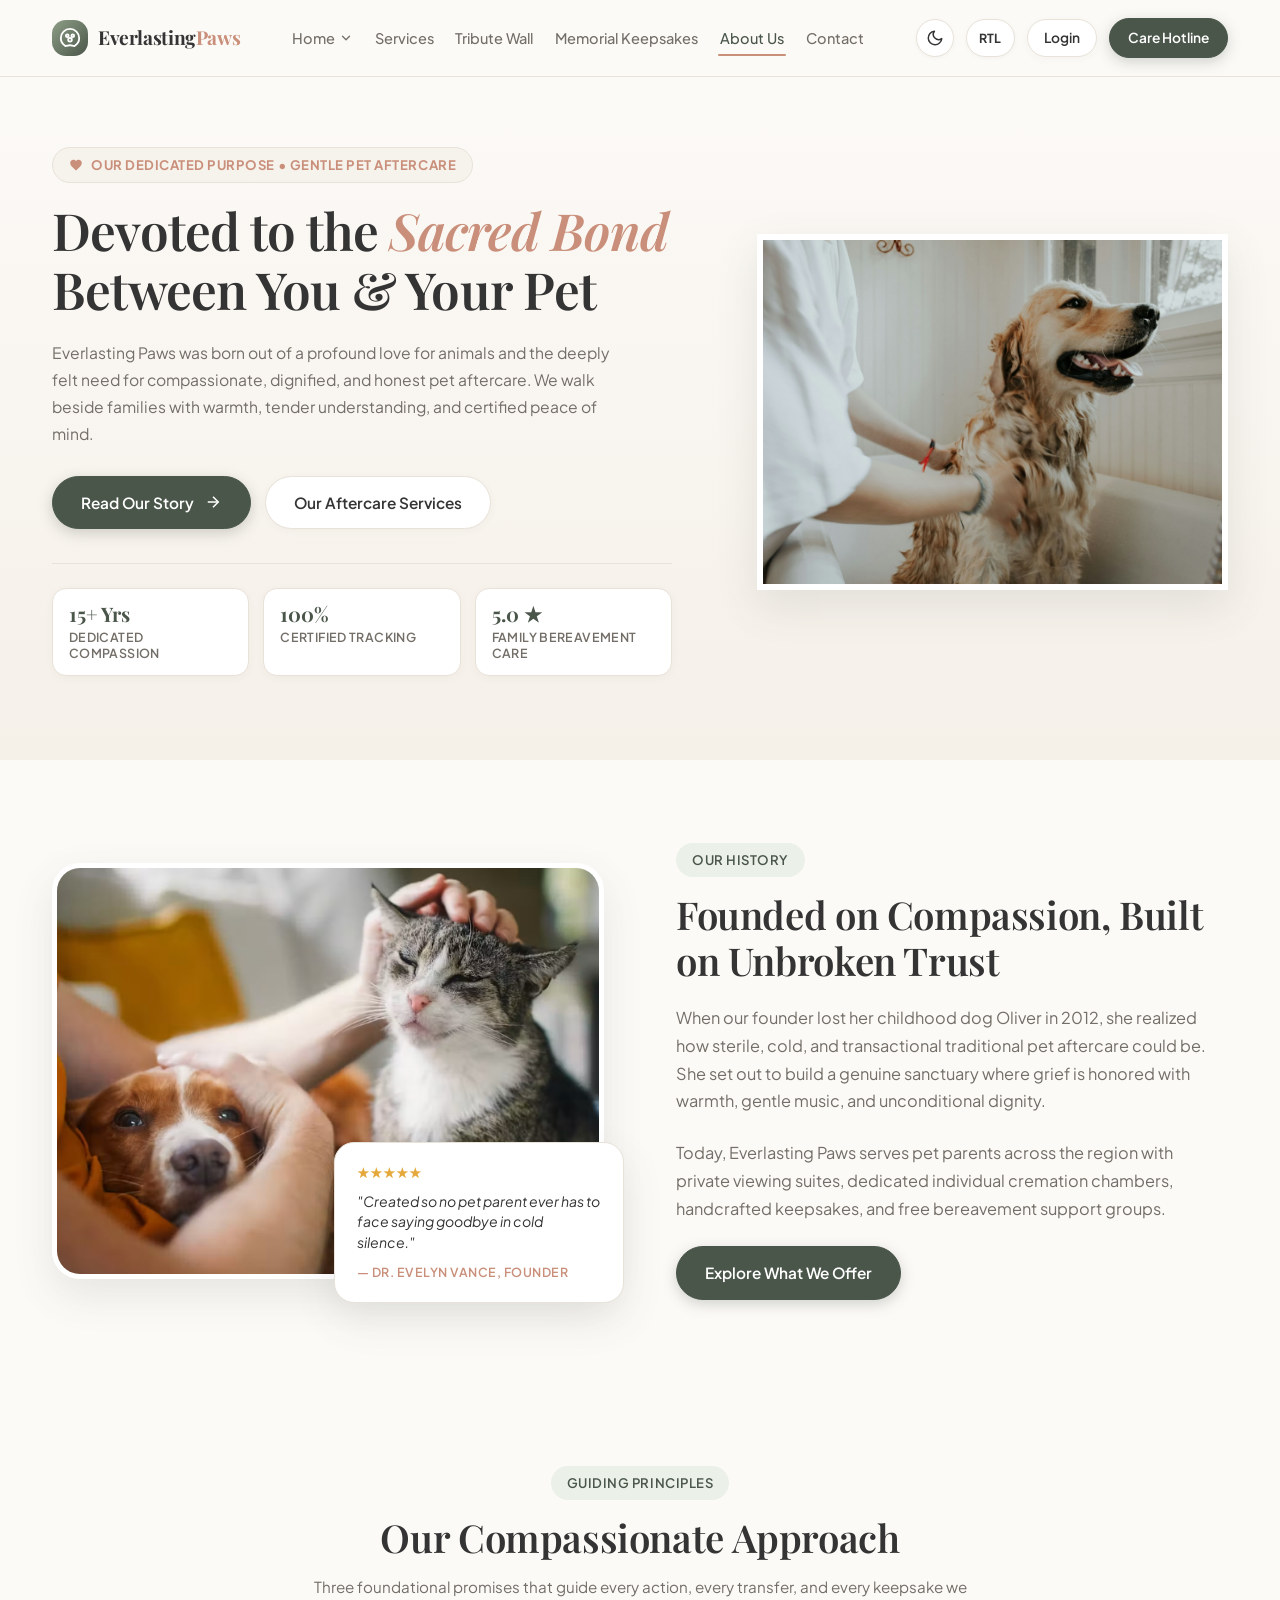
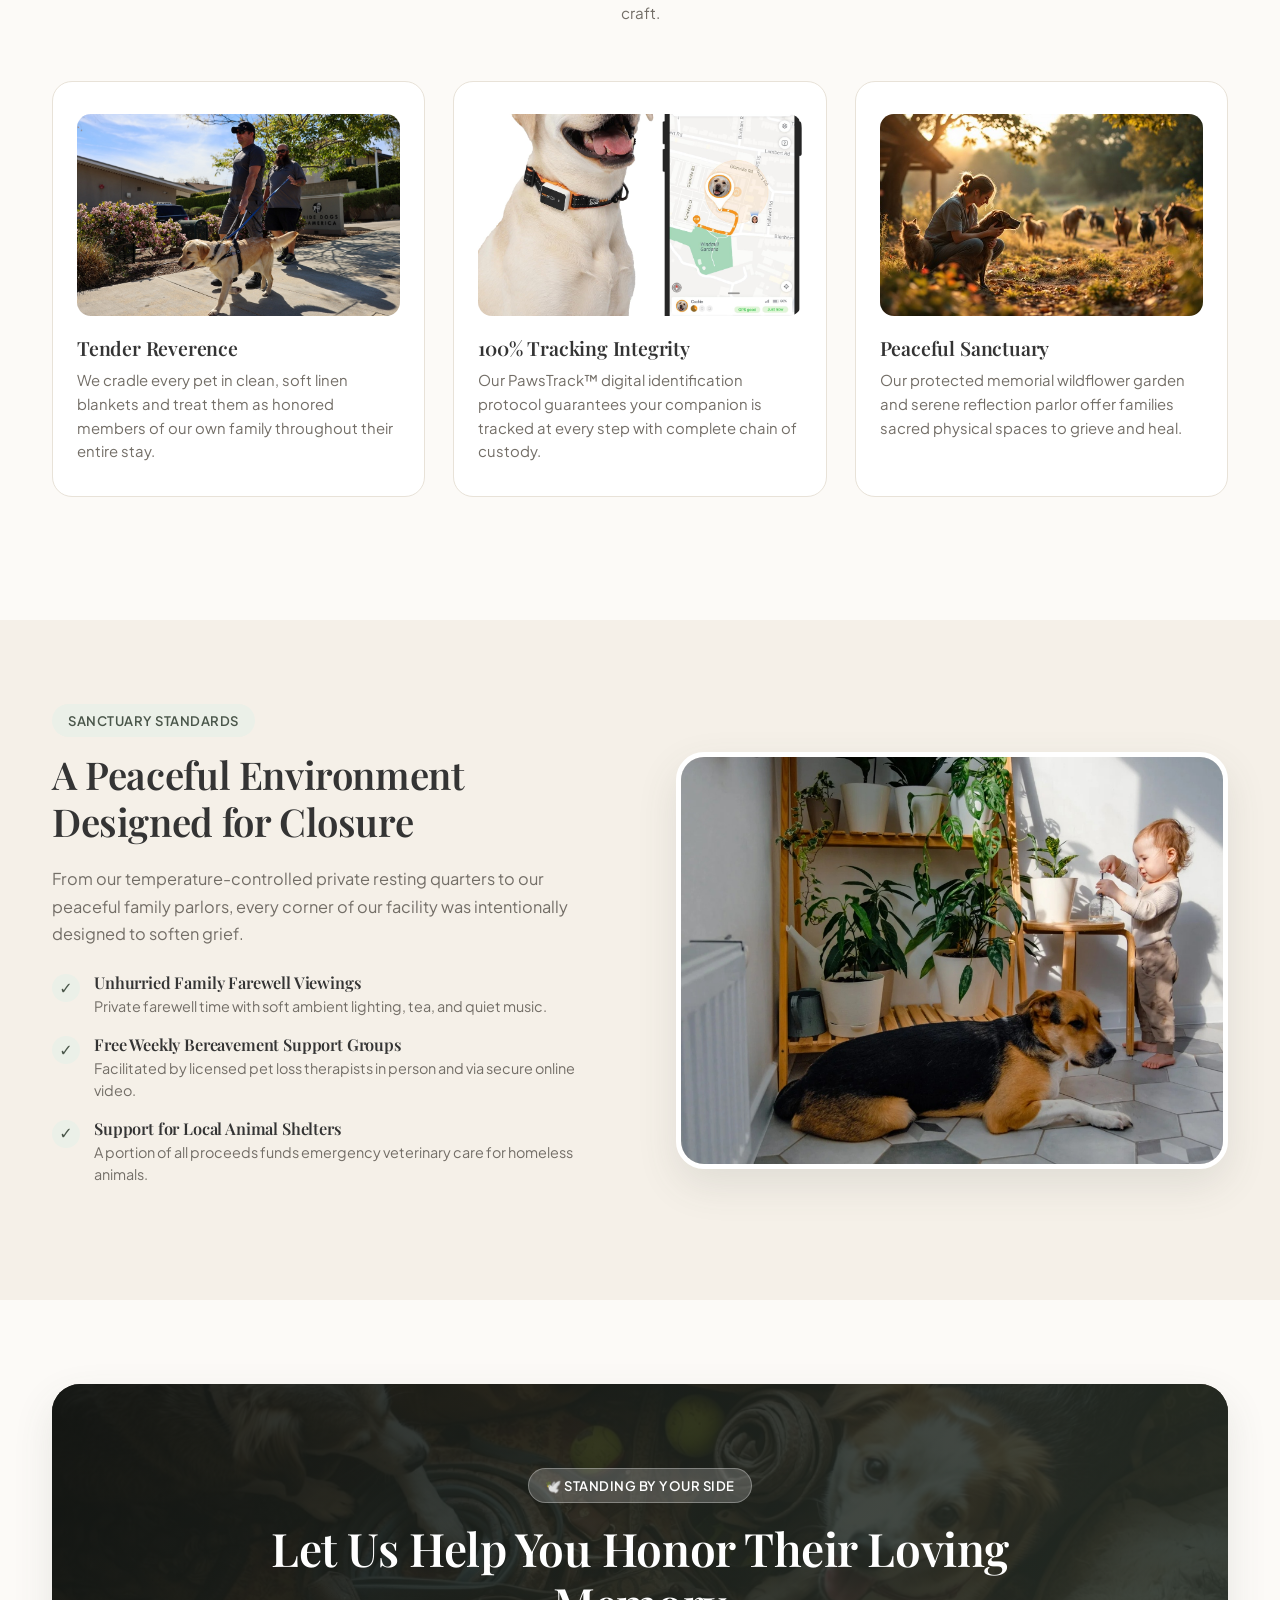
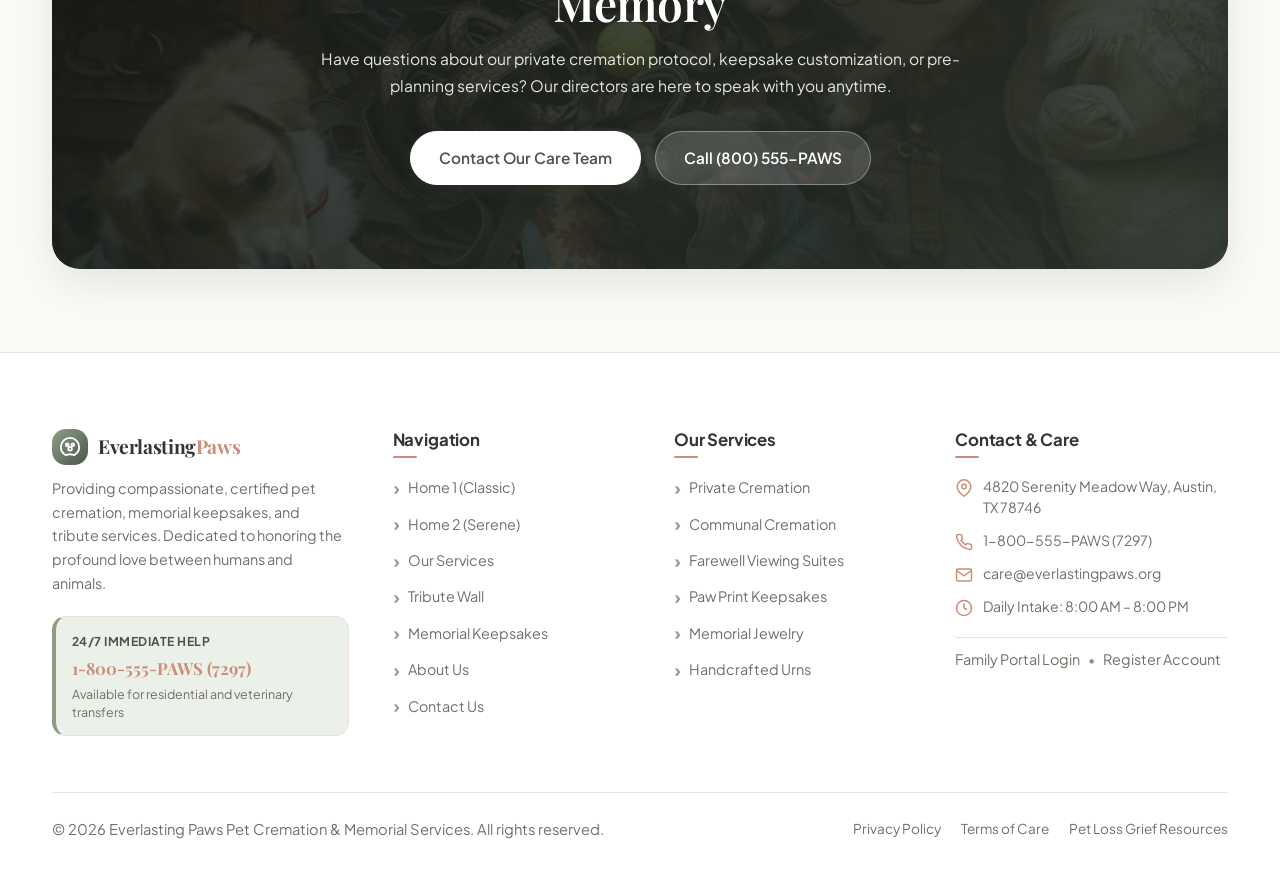
==== about.html @ b65874e4 "first commit" ====
<!DOCTYPE html>
<html lang="en" data-theme="light" dir="ltr">
<head>
  <meta charset="UTF-8">
  <meta name="viewport" content="width=device-width, initial-scale=1.0">
  <meta name="description" content="About Everlasting Paws — Founded by certified pet bereavement specialists to provide dignified, certified pet cremation and comforting family support.">
  <meta name="keywords" content="about pet cremation, pet bereavement counselors, certified pet aftercare, pet loss support, pet memorial history">
  <title>About Us — Everlasting Paws | Gentle Pet Memorial & Care</title>

  <!-- Google Fonts: Playfair Display & Plus Jakarta Sans -->
  <link rel="preconnect" href="https://fonts.googleapis.com">
  <link rel="preconnect" href="https://fonts.gstatic.com" crossorigin>
  <link href="https://fonts.googleapis.com/css2?family=Playfair+Display:ital,wght@0,500;0,600;0,700;1,400;1,600&family=Plus+Jakarta+Sans:wght@400;500;600;700&display=swap" rel="stylesheet">

  <!-- Core CSS & Responsive CSS -->
  <link rel="stylesheet" href="assets/css/style.css">
  <link rel="stylesheet" href="assets/css/responsive.css">
  <link rel="icon" type="image/svg+xml" href="assets/images/favicon.svg">
  <link rel="shortcut icon" href="assets/images/favicon.svg">
</head>
<body>
  <!-- Page Preloader -->
  <div class="page-preloader" id="pagePreloader" aria-hidden="true">
    <div class="preloader-content">
      <div class="preloader-icon-wrap">
        <svg class="preloader-paw" width="44" height="44" viewBox="0 0 24 24" fill="none" stroke="currentColor" stroke-width="1.8" stroke-linecap="round" stroke-linejoin="round">
          <path d="M12 2C6.5 2 2 6.5 2 12c0 3.5 1.8 6.6 4.6 8.4.4.3.9.4 1.4.3l3.5-.8c.3-.1.6-.1.9 0l3.5.8c.5.1 1 0 1.4-.3C20.2 18.6 22 15.5 22 12c0-5.5-4.5-10-10-10z"/>
          <path d="M9 11a1.5 1.5 0 1 0 0-3 1.5 1.5 0 0 0 0 3z" fill="currentColor"/>
          <path d="M15 11a1.5 1.5 0 1 0 0-3 1.5 1.5 0 0 0 0 3z" fill="currentColor"/>
          <path d="M12 16a2 2 0 1 0 0-4 2 2 0 0 0 0 4z" fill="currentColor"/>
        </svg>
        <div class="preloader-ring"></div>
      </div>
      <div class="preloader-text">Everlasting<span>Paws</span></div>
      <div class="preloader-line"></div>
    </div>
  </div>


  <!-- ===================================================================
       Site Header / Navigation
       =================================================================== -->
  <header class="site-header" id="siteHeader">
    <div class="container">
      <div class="header-inner">
        <!-- Logo -->
        <a href="index.html" class="brand-logo" id="mainLogo" aria-label="Everlasting Paws Home">
          <div class="brand-icon">
            <svg width="22" height="22" viewBox="0 0 24 24" fill="none" stroke="currentColor" stroke-width="2" stroke-linecap="round" stroke-linejoin="round">
              <path d="M12 2C6.5 2 2 6.5 2 12c0 3.5 1.8 6.6 4.6 8.4.4.3.9.4 1.4.3l3.5-.8c.3-.1.6-.1.9 0l3.5.8c.5.1 1 0 1.4-.3C20.2 18.6 22 15.5 22 12c0-5.5-4.5-10-10-10z"/>
              <path d="M9 11a1.5 1.5 0 1 0 0-3 1.5 1.5 0 0 0 0 3z"/>
              <path d="M15 11a1.5 1.5 0 1 0 0-3 1.5 1.5 0 0 0 0 3z"/>
              <path d="M12 16a2 2 0 1 0 0-4 2 2 0 0 0 0 4z"/>
            </svg>
          </div>
          <div class="brand-text">Everlasting<span>Paws</span></div>
        </a>

        <!-- Desktop Navigation -->
        <nav class="desktop-nav" aria-label="Main Navigation">
          <!-- Home Dropdown -->
          <div class="nav-dropdown" id="homeDropdown">
            <button class="nav-link dropdown-trigger" aria-expanded="false" aria-haspopup="true" id="homeDropdownBtn">
              Home
              <svg class="chevron" width="14" height="14" viewBox="0 0 24 24" fill="none" stroke="currentColor" stroke-width="2.2" stroke-linecap="round" stroke-linejoin="round">
                <polyline points="6 9 12 15 18 9"></polyline>
              </svg>
            </button>
            <div class="dropdown-menu" aria-labelledby="homeDropdownBtn">
              <a href="index.html" class="dropdown-item" id="navHome1">
                <span>Home 1 (Classic)</span>
              </a>
              <a href="home-2.html" class="dropdown-item" id="navHome2">
                <span>Home 2 (Serene)</span>
              </a>
            </div>
          </div>

          <a href="services.html" class="nav-link" id="navServices">Services</a>
          <a href="tribute-wall.html" class="nav-link" id="navTributes">Tribute Wall</a>
          <a href="memorial-keepsakes.html" class="nav-link" id="navKeepsakes">Memorial Keepsakes</a>
          <a href="about.html" class="nav-link active" id="navAbout">About Us</a>
          <a href="contact.html" class="nav-link" id="navContact">Contact</a>
        </nav>

        <!-- Header Actions -->
        <div class="header-actions">
          <!-- Theme Toggle -->
          <button class="theme-toggle" id="themeToggleBtn" aria-label="Toggle light and dark mode" title="Toggle Theme">
            <svg class="theme-icon-moon" width="18" height="18" viewBox="0 0 24 24" fill="none" stroke="currentColor" stroke-width="2" stroke-linecap="round" stroke-linejoin="round">
              <path d="M21 12.79A9 9 0 1 1 11.21 3 7 7 0 0 0 21 12.79z"></path>
            </svg>
            <svg class="theme-icon-sun" width="18" height="18" viewBox="0 0 24 24" fill="none" stroke="currentColor" stroke-width="2" stroke-linecap="round" stroke-linejoin="round" style="display:none;">
              <circle cx="12" cy="12" r="5"></circle>
              <line x1="12" y1="1" x2="12" y2="3"></line>
              <line x1="12" y1="21" x2="12" y2="23"></line>
              <line x1="4.22" y1="4.22" x2="5.64" y2="5.64"></line>
              <line x1="18.36" y1="18.36" x2="19.78" y2="19.78"></line>
              <line x1="1" y1="12" x2="3" y2="12"></line>
              <line x1="21" y1="12" x2="23" y2="12"></line>
              <line x1="4.22" y1="19.78" x2="5.64" y2="18.36"></line>
              <line x1="18.36" y1="5.64" x2="19.78" y2="4.22"></line>
            </svg>
          </button>

          <!-- RTL / LTR Toggle -->
          <button class="rtl-toggle" id="rtlToggleBtn" aria-label="Toggle text direction" title="Toggle RTL/LTR">RTL</button>

          <!-- Login Button -->
          <a href="login.html" class="btn btn-secondary btn-sm" id="headerLoginBtn" style="padding: 7px 16px;">
            Login
          </a>

          <!-- Quick Consultation Action -->
          <a href="#contactModal" data-open-modal="contact" class="btn btn-primary btn-sm" id="headerConsultBtn">
            Care Hotline
          </a>

          <!-- Hamburger Button (Tablet & Mobile) -->
          <button class="menu-toggle" id="mobileMenuBtn" aria-label="Open Navigation Drawer">
            <svg width="22" height="22" viewBox="0 0 24 24" fill="none" stroke="currentColor" stroke-width="2" stroke-linecap="round" stroke-linejoin="round">
              <line x1="3" y1="12" x2="21" y2="12"></line>
              <line x1="3" y1="6" x2="21" y2="6"></line>
              <line x1="3" y1="18" x2="21" y2="18"></line>
            </svg>
          </button>
        </div>
      </div>
    </div>
  </header>

    <!-- Mobile & Tablet Navigation Drawer -->
  <div class="mobile-drawer-overlay" id="drawerOverlay">
    <div class="mobile-drawer" role="dialog" aria-modal="true" aria-label="Mobile Navigation">
      <div class="drawer-header">
        <a href="index.html" class="brand-logo">
          <div class="brand-icon">
            <svg width="22" height="22" viewBox="0 0 24 24" fill="none" stroke="currentColor" stroke-width="2" stroke-linecap="round" stroke-linejoin="round">
              <path d="M12 2C6.5 2 2 6.5 2 12c0 3.5 1.8 6.6 4.6 8.4.4.3.9.4 1.4.3l3.5-.8c.3-.1.6-.1.9 0l3.5.8c.5.1 1 0 1.4-.3C20.2 18.6 22 15.5 22 12c0-5.5-4.5-10-10-10z"/>
              <path d="M9 11a1.5 1.5 0 1 0 0-3 1.5 1.5 0 0 0 0 3z"/>
              <path d="M15 11a1.5 1.5 0 1 0 0-3 1.5 1.5 0 0 0 0 3z"/>
              <path d="M12 16a2 2 0 1 0 0-4 2 2 0 0 0 0 4z"/>
            </svg>
          </div>
          <div class="brand-text">Everlasting<span>Paws</span></div>
        </a>
        <button class="drawer-close" id="drawerCloseBtn" aria-label="Close menu">
          <svg width="20" height="20" viewBox="0 0 24 24" fill="none" stroke="currentColor" stroke-width="2">
            <line x1="18" y1="6" x2="6" y2="18"></line>
            <line x1="6" y1="6" x2="18" y2="18"></line>
          </svg>
        </button>
      </div>

      <nav class="drawer-nav">
        <div class="drawer-dropdown" id="drawerHomeDropdown">
          <button class="drawer-dropdown-btn" id="drawerHomeDropdownBtn" aria-expanded="false" aria-haspopup="true">
            <span>Home Pages</span>
            <svg class="chevron" width="16" height="16" viewBox="0 0 24 24" fill="none" stroke="currentColor" stroke-width="2.2" stroke-linecap="round" stroke-linejoin="round">
              <polyline points="6 9 12 15 18 9"></polyline>
            </svg>
          </button>
          <div class="drawer-subnav">
            <a href="index.html" class="drawer-sublink">• Home 1 (Classic)</a>
            <a href="home-2.html" class="drawer-sublink">• Home 2 (Serene)</a>
          </div>
        </div>
        <a href="services.html" class="drawer-link">Services</a>
        <a href="tribute-wall.html" class="drawer-link">Tribute Wall</a>
        <a href="memorial-keepsakes.html" class="drawer-link">Memorial Keepsakes</a>
        <a href="about.html" class="drawer-link active">About Us</a>
        <a href="contact.html" class="drawer-link">Contact</a>
        <a href="login.html" class="drawer-link" style="border-top: 1px solid var(--surface-border); margin-top: 4px; padding-top: 14px;">Family Login</a>
        <a href="register.html" class="drawer-link">Create Account</a>
      </nav>

      <div class="drawer-footer">
        <a href="#contactModal" data-open-modal="contact" class="btn btn-primary" id="drawerConsultBtn" style="width: 100%;">
          Care Hotline
        </a>
        <div class="drawer-controls">
          <button class="drawer-theme-btn" id="drawerThemeToggle" aria-label="Toggle light and dark mode" title="Toggle Theme">
            <svg class="theme-icon-moon" width="18" height="18" viewBox="0 0 24 24" fill="none" stroke="currentColor" stroke-width="2" stroke-linecap="round" stroke-linejoin="round">
              <path d="M21 12.79A9 9 0 1 1 11.21 3 7 7 0 0 0 21 12.79z"></path>
            </svg>
            <svg class="theme-icon-sun" width="18" height="18" viewBox="0 0 24 24" fill="none" stroke="currentColor" stroke-width="2" stroke-linecap="round" stroke-linejoin="round" style="display:none;">
              <circle cx="12" cy="12" r="5"></circle>
              <line x1="12" y1="1" x2="12" y2="3"></line>
              <line x1="12" y1="21" x2="12" y2="23"></line>
              <line x1="4.22" y1="4.22" x2="5.64" y2="5.64"></line>
              <line x1="18.36" y1="18.36" x2="19.78" y2="19.78"></line>
              <line x1="1" y1="12" x2="3" y2="12"></line>
              <line x1="21" y1="12" x2="23" y2="12"></line>
              <line x1="4.22" y1="19.78" x2="5.64" y2="18.36"></line>
              <line x1="18.36" y1="5.64" x2="19.78" y2="4.22"></line>
            </svg>
            <span class="theme-text">Dark Mode</span>
          </button>
          <button class="rtl-toggle" id="drawerRtlToggle" aria-label="Toggle text direction">RTL</button>
        </div>
      </div>
    </div>
  </div>

  <main id="mainContent">

    <!-- ===================================================================
         SECTION 1: About Hero
         =================================================================== -->
    <section class="page-hero" id="aboutHero">
      <div class="container">
        <div class="page-hero-grid">
          <div class="page-hero-content">
            <div class="badge badge-accent">
              <svg width="14" height="14" viewBox="0 0 24 24" fill="currentColor"><path d="M12 21.35l-1.45-1.32C5.4 15.36 2 12.28 2 8.5 2 5.42 4.42 3 7.5 3c1.74 0 3.41.81 4.5 2.09C13.09 3.81 14.76 3 16.5 3 19.58 3 22 5.42 22 8.5c0 3.78-3.4 6.86-8.55 11.54L12 21.35z"/></svg>
              <span>Our Dedicated Purpose &bull; Gentle Pet Aftercare</span>
            </div>
            <h1 class="page-hero-title">
              Devoted to the <em>Sacred Bond</em> Between You &amp; Your Pet
            </h1>
            <p class="page-hero-desc">
              Everlasting Paws was born out of a profound love for animals and the deeply felt need for compassionate, dignified, and honest pet aftercare. We walk beside families with warmth, tender understanding, and certified peace of mind.
            </p>
            <div class="page-hero-actions">
              <a href="#ourStory" class="btn btn-primary" id="heroReadStoryBtn">
                <span>Read Our Story</span>
                <svg width="18" height="18" viewBox="0 0 24 24" fill="none" stroke="currentColor" stroke-width="2">
                  <line x1="5" y1="12" x2="19" y2="12"></line>
                  <polyline points="12 5 19 12 12 19"></polyline>
                </svg>
              </a>
              <a href="services.html" class="btn btn-secondary" id="heroAftercareServicesBtn">
                Our Aftercare Services
              </a>
            </div>
            <div class="hero-stats-row">
              <div class="hero-stat-item">
                <span class="stat-number">15+ Yrs</span>
                <span class="stat-label">Dedicated Compassion</span>
              </div>
              <div class="hero-stat-item">
                <span class="stat-number">100%</span>
                <span class="stat-label">Certified Tracking</span>
              </div>
              <div class="hero-stat-item">
                <span class="stat-number">5.0 ★</span>
                <span class="stat-label">Family Bereavement Care</span>
              </div>
            </div>
          </div>

          <div class="page-hero-image-wrap">
            <img src="assets/images/about/about-hero.jpg" alt="A caring person embracing a loyal golden companion" class="page-hero-img" loading="eager">
          </div>
        </div>
      </div>
    </section>

    <!-- ===================================================================
         SECTION 2: Our Story
         =================================================================== -->
    <section class="honoring-section section-padding" id="ourStory">
      <div class="container">
        <div class="split-grid">
          <div class="split-media-wrapper">
            <div class="split-image-card">
              <img src="assets/images/about/about-story-sanctuary.png" alt="Loving caregiver gently petting and embracing companion dog and cat together" width="800" height="600" loading="lazy">
            </div>
            <div class="split-quote-badge">
              <div class="quote-stars">★★★★★</div>
              <p class="quote-text">"Created so no pet parent ever has to face saying goodbye in cold silence."</p>
              <span class="quote-author">— Dr. Evelyn Vance, Founder</span>
            </div>
          </div>

          <div class="split-content">
            <span class="section-tag">Our History</span>
            <h2 class="split-title">Founded on Compassion, Built on Unbroken Trust</h2>
            <p class="split-desc">
              When our founder lost her childhood dog Oliver in 2012, she realized how sterile, cold, and transactional traditional pet aftercare could be. She set out to build a genuine sanctuary where grief is honored with warmth, gentle music, and unconditional dignity.
            </p>
            <p class="split-desc">
              Today, Everlasting Paws serves pet parents across the region with private viewing suites, dedicated individual cremation chambers, handcrafted keepsakes, and free bereavement support groups.
            </p>
            <div>
              <a href="services.html" class="btn btn-primary">
                Explore What We Offer
              </a>
            </div>
          </div>
        </div>
      </div>
    </section>

    <!-- ===================================================================
         SECTION 3: Our Compassionate Approach (3 Pillars)
         =================================================================== -->
    <section class="care-section section-padding" id="ourApproach">
      <div class="container">
        <div class="section-header">
          <span class="section-tag">Guiding Principles</span>
          <h2 class="section-title">Our Compassionate Approach</h2>
          <p class="section-desc">
            Three foundational promises that guide every action, every transfer, and every keepsake we craft.
          </p>
        </div>

        <div class="tributes-grid">
          <!-- Pillar 1 -->
          <div class="care-card" id="app1">
            <div class="journey-thumb" style="border-radius: var(--radius-md); margin-bottom: 20px;">
              <img src="assets/images/about/about-approach-compassion.jpg" alt="Dedicated pet specialists walking guide dog with gentle attentive care" width="600" height="375" loading="lazy">
            </div>
            <h3 class="care-card-title">Tender Reverence</h3>
            <p class="care-card-text">
              We cradle every pet in clean, soft linen blankets and treat them as honored members of our own family throughout their entire stay.
            </p>
          </div>

          <!-- Pillar 2 -->
          <div class="care-card" id="app2">
            <div class="journey-thumb" style="border-radius: var(--radius-md); margin-bottom: 20px;">
              <img src="assets/images/about/about-approach-tracking.png" alt="Companion dog with GPS tracking collar beside mobile live tracking identification app" width="600" height="375" loading="lazy">
            </div>
            <h3 class="care-card-title">100% Tracking Integrity</h3>
            <p class="care-card-text">
              Our PawsTrack™ digital identification protocol guarantees your companion is tracked at every step with complete chain of custody.
            </p>
          </div>

          <!-- Pillar 3 -->
          <div class="care-card" id="app3">
            <div class="journey-thumb" style="border-radius: var(--radius-md); margin-bottom: 20px;">
              <img src="assets/images/about/about-approach-nature.png" alt="Compassionate animal caretaker comforting dog in tranquil sunset meadow sanctuary with gentle animals" width="600" height="375" loading="lazy">
            </div>
            <h3 class="care-card-title">Peaceful Sanctuary</h3>
            <p class="care-card-text">
              Our protected memorial wildflower garden and serene reflection parlor offer families sacred physical spaces to grieve and heal.
            </p>
          </div>
        </div>
      </div>
    </section>

    <!-- ===================================================================
         SECTION 4: How We Care (Facility & Community)
         =================================================================== -->
    <section class="keepsakes-section section-padding" id="howWeCare">
      <div class="container">
        <div class="split-grid">
          <div class="split-content">
            <span class="section-tag">Sanctuary Standards</span>
            <h2 class="split-title">A Peaceful Environment Designed for Closure</h2>
            <p class="split-desc">
              From our temperature-controlled private resting quarters to our peaceful family parlors, every corner of our facility was intentionally designed to soften grief.
            </p>

            <div class="feature-list">
              <div class="feature-item">
                <div class="feature-icon-bullet">✓</div>
                <div>
                  <h4>Unhurried Family Farewell Viewings</h4>
                  <p>Private farewell time with soft ambient lighting, tea, and quiet music.</p>
                </div>
              </div>

              <div class="feature-item">
                <div class="feature-icon-bullet">✓</div>
                <div>
                  <h4>Free Weekly Bereavement Support Groups</h4>
                  <p>Facilitated by licensed pet loss therapists in person and via secure online video.</p>
                </div>
              </div>

              <div class="feature-item">
                <div class="feature-icon-bullet">✓</div>
                <div>
                  <h4>Support for Local Animal Shelters</h4>
                  <p>A portion of all proceeds funds emergency veterinary care for homeless animals.</p>
                </div>
              </div>
            </div>
          </div>

          <div class="split-media-wrapper">
            <div class="split-image-card">
              <img src="assets/images/about/about-facility.jpg" alt="Serene natural sunlight environment with green indoor plants, resting companion dog, and calm family atmosphere" width="800" height="600" loading="lazy">
            </div>
          </div>
        </div>
      </div>
    </section>

    <!-- ===================================================================
         SECTION 5: Why Families Trust Us + Final CTA
         =================================================================== -->
    <section class="cta-section section-padding" id="aboutCta">
      <div class="container">
        <div class="cta2-banner" style="background-image: url('assets/images/about/about-cta-comfort.jpg');">
          <div class="cta2-overlay"></div>
          <div class="cta2-content">
            <span class="section-tag" style="background:rgba(255,255,255,0.2); color:#FFFFFF; border:1px solid rgba(255,255,255,0.3);">
              🕊️ Standing By Your Side
            </span>
            <h2 class="cta2-title">Let Us Help You Honor Their Loving Memory</h2>
            <p class="cta2-text">
              Have questions about our private cremation protocol, keepsake customization, or pre-planning services? Our directors are here to speak with you anytime.
            </p>
            <div class="cta2-actions">
              <a href="contact.html" class="btn btn-primary" style="background:#FFFFFF; color:var(--deep-accent); border-color:#FFFFFF;">
                Contact Our Care Team
              </a>
              <a href="tel:8005557297" class="btn btn-secondary" style="background:rgba(255,255,255,0.15); color:#FFFFFF; border-color:rgba(255,255,255,0.35);">
                Call (800) 555-PAWS
              </a>
            </div>
          </div>
        </div>
      </div>
    </section>

  </main>

  <!-- ===================================================================
       Site Footer
       =================================================================== -->
  <footer class="site-footer" id="siteFooter">
    <div class="container">
      <div class="footer-grid">
        <!-- Col 1: Brand & Emergency -->
        <div class="footer-col footer-col-brand">
          <a href="index.html" class="brand-logo footer-logo" aria-label="Everlasting Paws Home">
            <div class="brand-icon">
              <svg width="22" height="22" viewBox="0 0 24 24" fill="none" stroke="currentColor" stroke-width="2" stroke-linecap="round" stroke-linejoin="round">
                <path d="M12 2C6.5 2 2 6.5 2 12c0 3.5 1.8 6.6 4.6 8.4.4.3.9.4 1.4.3l3.5-.8c.3-.1.6-.1.9 0l3.5.8c.5.1 1 0 1.4-.3C20.2 18.6 22 15.5 22 12c0-5.5-4.5-10-10-10z"/>
                <path d="M9 11a1.5 1.5 0 1 0 0-3 1.5 1.5 0 0 0 0 3z"/>
                <path d="M15 11a1.5 1.5 0 1 0 0-3 1.5 1.5 0 0 0 0 3z"/>
                <path d="M12 16a2 2 0 1 0 0-4 2 2 0 0 0 0 4z"/>
              </svg>
            </div>
            <div class="brand-text">Everlasting<span>Paws</span></div>
          </a>
          <p class="footer-desc">
            Providing compassionate, certified pet cremation, memorial keepsakes, and tribute services. Dedicated to honoring the profound love between humans and animals.
          </p>
          <div class="emergency-notice">
            <div class="notice-badge">24/7 Immediate Help</div>
            <a href="tel:18005557297" class="notice-phone">1-800-555-PAWS (7297)</a>
            <span class="notice-sub">Available for residential and veterinary transfers</span>
          </div>
        </div>

        <!-- Col 2: Navigation & Pages -->
        <div class="footer-col">
          <h4 class="footer-heading">Navigation</h4>
          <ul class="footer-links">
            <li><a href="index.html" class="footer-link">Home 1 (Classic)</a></li>
            <li><a href="home-2.html" class="footer-link">Home 2 (Serene)</a></li>
            <li><a href="services.html" class="footer-link">Our Services</a></li>
            <li><a href="tribute-wall.html" class="footer-link">Tribute Wall</a></li>
            <li><a href="memorial-keepsakes.html" class="footer-link">Memorial Keepsakes</a></li>
            <li><a href="about.html" class="footer-link">About Us</a></li>
            <li><a href="contact.html" class="footer-link">Contact Us</a></li>
          </ul>
        </div>

        <!-- Col 3: Services & Keepsakes -->
        <div class="footer-col">
          <h4 class="footer-heading">Our Services</h4>
          <ul class="footer-links">
            <li><a href="services.html#privateServiceCard" class="footer-link">Private Cremation</a></li>
            <li><a href="services.html#communalServiceCard" class="footer-link">Communal Cremation</a></li>
            <li><a href="services.html#serviceProcess" class="footer-link">Farewell Viewing Suites</a></li>
            <li><a href="memorial-keepsakes.html" class="footer-link">Paw Print Keepsakes</a></li>
            <li><a href="memorial-keepsakes.html" class="footer-link">Memorial Jewelry</a></li>
            <li><a href="memorial-keepsakes.html#urnCollectionSection" class="footer-link">Handcrafted Urns</a></li>
          </ul>
        </div>

        <!-- Col 4: Contact & Support -->
        <div class="footer-col">
          <h4 class="footer-heading">Contact &amp; Care</h4>
          <div class="footer-contact-info">
            <div class="contact-row">
              <svg width="18" height="18" viewBox="0 0 24 24" fill="none" stroke="currentColor" stroke-width="2">
                <path d="M21 10c0 7-9 13-9 13s-9-6-9-13a9 9 0 0 1 18 0z"></path>
                <circle cx="12" cy="10" r="3"></circle>
              </svg>
              <span>4820 Serenity Meadow Way, Austin, TX 78746</span>
            </div>
            <div class="contact-row">
              <svg width="18" height="18" viewBox="0 0 24 24" fill="none" stroke="currentColor" stroke-width="2">
                <path d="M22 16.92v3a2 2 0 0 1-2.18 2 19.79 19.79 0 0 1-8.63-3.07 19.5 19.5 0 0 1-6-6 19.79 19.79 0 0 1-3.07-8.67A2 2 0 0 1 4.11 2h3a2 2 0 0 1 2 1.72 12.84 12.84 0 0 0 .7 2.81 2 2 0 0 1-.45 2.11L8.09 9.91a16 16 0 0 0 6 6l1.27-1.27a2 2 0 0 1 2.11-.45 12.84 12.84 0 0 0 2.81.7A2 2 0 0 1 22 16.92z"></path>
              </svg>
              <a href="tel:18005557297">1-800-555-PAWS (7297)</a>
            </div>
            <div class="contact-row">
              <svg width="18" height="18" viewBox="0 0 24 24" fill="none" stroke="currentColor" stroke-width="2">
                <path d="M4 4h16c1.1 0 2 .9 2 2v12c0 1.1-.9 2-2 2H4c-1.1 0-2-.9-2-2V6c0-1.1.9-2 2-2z"></path>
                <polyline points="22,6 12,13 2,6"></polyline>
              </svg>
              <a href="mailto:care@everlastingpaws.org">care@everlastingpaws.org</a>
            </div>
            <div class="contact-row">
              <svg width="18" height="18" viewBox="0 0 24 24" fill="none" stroke="currentColor" stroke-width="2">
                <circle cx="12" cy="12" r="10"></circle>
                <polyline points="12 6 12 12 16 14"></polyline>
              </svg>
              <span>Daily Intake: 8:00 AM &ndash; 8:00 PM</span>
            </div>
            <div class="footer-portal-links">
              <a href="login.html" class="footer-link">Family Portal Login</a>
              <span class="divider">&bull;</span>
              <a href="register.html" class="footer-link">Register Account</a>
            </div>
          </div>
        </div>
      </div>

      <div class="footer-bottom">
        <p class="footer-copy">&copy; 2026 Everlasting Paws Pet Cremation &amp; Memorial Services. All rights reserved.</p>
        <div class="footer-bottom-links">
          <a href="about.html">Privacy Policy</a>
          <a href="about.html">Terms of Care</a>
          <a href="about.html">Pet Loss Grief Resources</a>
        </div>
      </div>
    </div>
  </footer>

  <!-- ===================================================================
       Quick Care & Consultation Modal
       =================================================================== -->
  <div class="modal-overlay" id="contactModal">
    <div class="modal-card">
      <button class="modal-close" aria-label="Close modal">
        <svg width="18" height="18" viewBox="0 0 24 24" fill="none" stroke="currentColor" stroke-width="2">
          <line x1="18" y1="6" x2="6" y2="18"></line>
          <line x1="6" y1="6" x2="18" y2="18"></line>
        </svg>
      </button>
      <h3 class="modal-title">Gentle Care & Consultation</h3>
      <p class="modal-desc">Leave your details and our care director will reach out promptly with warmth and support.</p>
      <form class="modal-form">
        <div class="form-group">
          <label for="petParentName">Your Name</label>
          <input type="text" id="petParentName" class="form-control" placeholder="e.g. Eleanor Vance" required>
        </div>
        <div class="form-group">
          <label for="contactPhone">Phone / Email</label>
          <input type="text" id="contactPhone" class="form-control" placeholder="e.g. (555) 234-5678 or email" required>
        </div>
        <div class="form-group">
          <label for="petNameModal">Pet's Name & Type</label>
          <input type="text" id="petNameModal" class="form-control" placeholder="e.g. Barnaby (Golden Retriever)">
        </div>
        <div class="form-group">
          <label for="serviceInterest">Service of Interest</label>
          <select id="serviceInterest" class="form-control">
            <option value="private">Private Cremation</option>
            <option value="communal">Communal Garden Scattering</option>
            <option value="keepsakes">Memorial Keepsakes & Jewelry</option>
            <option value="viewing">Private Viewing & Farewell</option>
            <option value="preplanning">Gentle Pre-Planning</option>
          </select>
        </div>
        <button type="submit" class="btn btn-primary" style="margin-top: 8px;">
          Send Gentle Request
        </button>
      </form>
    </div>
  </div>

  <!-- Main JavaScript -->
  <script src="assets/js/main.js"></script>
  <!-- Back to Top Floating Button -->
  <button class="back-to-top" id="backToTop" aria-label="Scroll back to top">
    <svg width="20" height="20" viewBox="0 0 24 24" fill="none" stroke="currentColor" stroke-width="2.5" stroke-linecap="round" stroke-linejoin="round">
      <polyline points="18 15 12 9 6 15"></polyline>
    </svg>
  </button>
</body>
</html>
---- assets/css/style.css ----
/* ===================================================================
   Template 10: Pet Cremation & Memorial Service
   Design System & Comprehensive Responsive Stylesheet
   Palette: Soft Sage, Warm Sand, Soft Terracotta, Background, Surface, Muted, Deep Accent
   =================================================================== */

:root {
  /* Core Color Palette */
  --primary: #8E9E86;
  --primary-hover: #7B8B73;
  --primary-light: #EBF0E8;
  --primary-subtle: rgba(142, 158, 134, 0.14);

  --secondary: #E9DED0;
  --secondary-hover: #DFD2C2;
  --secondary-light: #F6F2EC;

  --accent: #C98F7A;
  --accent-hover: #B77B66;
  --accent-subtle: rgba(201, 143, 122, 0.14);

  --deep-accent: #4A564A;
  --deep-accent-hover: #3C473C;

  --bg: #FCFAF7;
  --bg-subtle: #F5F0E8;
  --bg-gradient: linear-gradient(180deg, #FCFAF7 0%, #F5F0E8 100%);
  --surface: #FFFFFF;
  --surface-hover: #FAF7F2;
  --surface-border: #E8E2D8;
  --surface-border-subtle: rgba(142, 158, 134, 0.2);

  --text-main: #343434;
  --text-muted: #736E67;
  --text-light: #948F88;
  --text-inverse: #FFFFFF;

  --shadow-sm: 0 2px 8px rgba(74, 86, 74, 0.04);
  --shadow-md: 0 8px 24px rgba(74, 86, 74, 0.08);
  --shadow-lg: 0 16px 40px rgba(74, 86, 74, 0.12);

  --radius-sm: 8px;
  --radius-md: 14px;
  --radius-lg: 20px;
  --radius-xl: 28px;
  --radius-full: 9999px;

  --font-serif: 'Playfair Display', Georgia, serif;
  --font-sans: 'Plus Jakarta Sans', system-ui, -apple-system, BlinkMacSystemFont, 'Segoe UI', Roboto, sans-serif;

  --transition-fast: 0.2s ease;
  --transition-smooth: 0.35s cubic-bezier(0.16, 1, 0.3, 1);

  --container-max: 1240px;
  --container-pad: clamp(16px, 4vw, 32px);
}

/* Dark Mode Theme */
[data-theme="dark"] {
  --primary: #A4B79C;
  --primary-hover: #B5C7AE;
  --primary-light: #242D23;
  --primary-subtle: rgba(164, 183, 156, 0.16);

  --secondary: #3D3730;
  --secondary-hover: #4A433A;
  --secondary-light: #2B2722;

  --accent: #DFA28E;
  --accent-hover: #EDB3A0;
  --accent-subtle: rgba(223, 162, 142, 0.18);

  --deep-accent: #9FB297;
  --deep-accent-hover: #B2C4AB;

  --bg: #141714;
  --bg-subtle: #1C201C;
  --bg-gradient: linear-gradient(180deg, #141714 0%, #1A1E1A 100%);
  --surface: #1E231E;
  --surface-hover: #262D26;
  --surface-border: #2F372F;
  --surface-border-subtle: rgba(164, 183, 156, 0.2);

  --text-main: #F4F1EC;
  --text-muted: #B2ACA3;
  --text-light: #8E8880;
  --text-inverse: #141714;

  --shadow-sm: 0 2px 8px rgba(0, 0, 0, 0.3);
  --shadow-md: 0 8px 24px rgba(0, 0, 0, 0.45);
  --shadow-lg: 0 16px 40px rgba(0, 0, 0, 0.6);
}

/* ===================================================================
   Reset & Base Styles
   =================================================================== */
*, *::before, *::after {
  box-sizing: border-box;
  margin: 0;
  padding: 0;
  min-width: 0;
}

html {
  font-size: 16px;
  scroll-behavior: smooth;
  -webkit-text-size-adjust: 100%;
  width: 100%;
  max-width: 100%;
}

body {
  font-family: var(--font-sans);
  background-color: var(--bg);
  color: var(--text-main);
  line-height: 1.65;
  font-weight: 400;
  min-height: 100vh;
  width: 100%;
  max-width: 100%;
  display: flex;
  flex-direction: column;
  transition: background-color var(--transition-fast), color var(--transition-fast);
  overflow-wrap: break-word;
  word-break: break-word;
}

img {
  max-width: 100%;
  height: auto;
  display: block;
  object-fit: cover;
}

a {
  color: inherit;
  text-decoration: none;
  transition: color var(--transition-fast), opacity var(--transition-fast);
}

button, input, select, textarea {
  font-family: inherit;
  font-size: inherit;
  color: inherit;
  border: none;
  background: none;
  outline: none;
}

button {
  cursor: pointer;
}

ul, ol {
  list-style: none;
}

/* ===================================================================
   Typography Utilities
   =================================================================== */
h1, h2, h3, h4, h5, h6 {
  font-family: var(--font-serif);
  font-weight: 600;
  line-height: 1.25;
  color: var(--text-main);
  letter-spacing: -0.01em;
}

h1 {
  font-size: clamp(2rem, 4.4vw, 3.4rem);
  line-height: 1.16;
}

h2 {
  font-size: clamp(1.6rem, 3vw, 2.4rem);
  line-height: 1.22;
}

h3 {
  font-size: clamp(1.15rem, 2vw, 1.45rem);
  line-height: 1.3;
}

h4 {
  font-size: 1.1rem;
  font-weight: 600;
}

p {
  color: var(--text-muted);
  font-size: clamp(0.92rem, 1.1vw, 1.05rem);
}

.text-accent {
  color: var(--accent);
}

.text-primary {
  color: var(--primary);
}

.text-deep {
  color: var(--deep-accent);
}

/* ===================================================================
   Container & Layout Utilities
   =================================================================== */
.container {
  width: 100%;
  max-width: var(--container-max);
  margin-left: auto;
  margin-right: auto;
  padding-left: var(--container-pad);
  padding-right: var(--container-pad);
}

.section-padding {
  padding-top: clamp(48px, 6.5vw, 92px);
  padding-bottom: clamp(48px, 6.5vw, 92px);
}

.section-header {
  text-align: center;
  max-width: 680px;
  margin: 0 auto clamp(32px, 5vw, 56px);
}

.section-tag,
.badge,
.hero-badge,
.hero2-badge,
.page-hero-tag,
.service-badge,
.cta-badge,
.notice-badge,
.compare-badge,
.sanctuary-chip,
.sanctuary-kicker,
.package-kicker,
.package-floating-chip,
.keepsake-tag,
.product-category,
.urn-type-badge,
.badge-accent,
.badge-primary,
.badge-secondary,
.badge-outline {
  display: inline-flex !important;
  align-items: center;
  justify-content: center;
  gap: 8px;
  width: auto !important;
  width: fit-content !important;
  max-width: max-content !important;
  box-sizing: border-box;
}

.section-tag {
  background-color: var(--primary-light);
  color: var(--deep-accent);
  padding: 6px 16px;
  border-radius: var(--radius-full);
  font-size: 0.82rem;
  font-weight: 600;
  letter-spacing: 0.04em;
  text-transform: uppercase;
  margin-bottom: 14px;
}

[data-theme="dark"] .section-tag {
  color: var(--primary);
}

.section-header .section-tag,
.section-header .badge,
.section-header .hero-badge,
.text-center .section-tag,
.text-center .badge,
.text-center .hero-badge,
.text-center .page-hero-tag,
.hero2-centered-content .hero2-badge {
  align-self: center !important;
  margin-left: auto !important;
  margin-right: auto !important;
  text-align: center !important;
  justify-content: center !important;
}

.section-title {
  margin-bottom: 14px;
}

.section-desc {
  font-size: clamp(0.95rem, 1.15vw, 1.05rem);
  color: var(--text-muted);
  line-height: 1.65;
}

/* ===================================================================
   Buttons
   =================================================================== */
.btn {
  display: inline-flex;
  align-items: center;
  justify-content: center;
  gap: 10px;
  padding: 13px 28px;
  font-weight: 600;
  font-size: 0.96rem;
  border-radius: var(--radius-full);
  transition: all var(--transition-smooth);
  text-align: center;
  white-space: nowrap;
  border: 1px solid transparent;
}

.btn:active {
  transform: scale(0.98);
}

.btn-primary {
  background-color: var(--deep-accent);
  color: #FFFFFF;
  border-color: var(--deep-accent);
  box-shadow: 0 4px 14px rgba(74, 86, 74, 0.25);
}

.btn-primary:hover {
  background-color: var(--deep-accent-hover);
  border-color: var(--deep-accent-hover);
  box-shadow: 0 6px 20px rgba(74, 86, 74, 0.35);
  transform: translateY(-2px);
}

[data-theme="dark"] .btn-primary {
  background-color: var(--primary);
  color: #141714;
  border-color: var(--primary);
}

[data-theme="dark"] .btn-primary:hover {
  background-color: var(--primary-hover);
  border-color: var(--primary-hover);
}

.btn-secondary {
  background-color: var(--surface);
  color: var(--text-main);
  border-color: var(--surface-border);
  box-shadow: var(--shadow-sm);
}

.btn-secondary:hover {
  background-color: var(--secondary-light);
  border-color: var(--accent);
  color: var(--accent);
  transform: translateY(-2px);
}

.btn-outline {
  background-color: var(--primary-light);
  color: var(--deep-accent);
  border: 1.5px solid rgba(142, 158, 134, 0.4);
  box-shadow: 0 2px 8px rgba(74, 86, 74, 0.08);
}

.btn-outline:hover {
  background-color: var(--deep-accent);
  color: #FFFFFF;
  border-color: var(--deep-accent);
  transform: translateY(-2px);
  box-shadow: 0 6px 18px rgba(74, 86, 74, 0.25);
}

[data-theme="dark"] .btn-outline {
  background-color: rgba(164, 183, 156, 0.12);
  color: var(--primary);
  border-color: rgba(164, 183, 156, 0.3);
}

[data-theme="dark"] .btn-outline:hover {
  background-color: var(--primary);
  color: #141714;
  border-color: var(--primary);
}

.btn-sm {
  padding: 8px 18px;
  font-size: 0.86rem;
}

.w-full {
  width: 100% !important;
}

/* ===================================================================
   Header & Navigation
   =================================================================== */
.site-header {
  position: sticky;
  top: 0;
  z-index: 1000;
  background-color: rgba(252, 250, 247, 0.96);
  backdrop-filter: blur(14px);
  -webkit-backdrop-filter: blur(14px);
  border-bottom: 1px solid var(--surface-border);
  transition: background-color var(--transition-fast), border-color var(--transition-fast);
}

[data-theme="dark"] .site-header {
  background-color: rgba(20, 23, 20, 0.96);
}

.header-inner {
  display: flex;
  align-items: center;
  justify-content: space-between;
  height: 76px;
  gap: clamp(10px, 1.5vw, 24px);
}

.brand-logo {
  display: flex;
  align-items: center;
  gap: 10px;
  font-family: var(--font-serif);
  font-size: clamp(1.2rem, 1.4vw, 1.35rem);
  font-weight: 700;
  color: var(--text-main);
  letter-spacing: -0.02em;
  flex-shrink: 0;
  white-space: nowrap;
}

.brand-icon {
  width: 36px;
  height: 36px;
  background: linear-gradient(135deg, var(--primary) 0%, var(--deep-accent) 100%);
  color: #FFFFFF;
  border-radius: var(--radius-md);
  display: flex;
  align-items: center;
  justify-content: center;
  flex-shrink: 0;
}

.brand-text span {
  color: var(--accent);
}

/* Desktop Navigation - Strictly Single Line */
.desktop-nav {
  display: flex;
  align-items: center;
  gap: clamp(12px, 1.4vw, 22px);
  flex-shrink: 0;
}

.nav-link {
  font-size: 0.91rem;
  font-weight: 500;
  color: var(--text-muted);
  position: relative;
  padding: 6px 2px;
  display: flex;
  align-items: center;
  gap: 4px;
  white-space: nowrap;
  transition: color var(--transition-fast);
}

.nav-link:hover, .nav-link.active {
  color: var(--deep-accent);
}

[data-theme="dark"] .nav-link:hover,
[data-theme="dark"] .nav-link.active {
  color: var(--primary);
}

.nav-link.active::after {
  content: '';
  position: absolute;
  bottom: 0;
  left: 0;
  right: 0;
  height: 2px;
  background-color: var(--accent);
  border-radius: var(--radius-full);
}

/* Dropdown Menu */
.nav-dropdown {
  position: relative;
}

.dropdown-trigger {
  background: none;
  border: none;
  cursor: pointer;
  white-space: nowrap;
}

.dropdown-trigger svg.chevron {
  transition: transform var(--transition-fast);
}

.nav-dropdown:hover .dropdown-trigger svg.chevron,
.nav-dropdown.open .dropdown-trigger svg.chevron {
  transform: rotate(180deg);
}

.dropdown-menu {
  position: absolute;
  top: 100%;
  left: 0;
  min-width: 190px;
  background-color: var(--surface);
  border: 1px solid var(--surface-border);
  border-radius: var(--radius-md);
  padding: 8px;
  box-shadow: var(--shadow-lg);
  opacity: 0;
  visibility: hidden;
  transform: translateY(10px);
  transition: all var(--transition-fast);
  z-index: 100;
}

[dir="rtl"] .dropdown-menu {
  left: auto;
  right: 0;
}

.nav-dropdown:hover .dropdown-menu,
.nav-dropdown:focus-within .dropdown-menu,
.nav-dropdown.open .dropdown-menu {
  opacity: 1;
  visibility: visible;
  transform: translateY(4px);
}

.dropdown-item {
  display: flex;
  align-items: center;
  justify-content: space-between;
  padding: 9px 12px;
  font-size: 0.9rem;
  font-weight: 500;
  color: var(--text-main);
  border-radius: var(--radius-sm);
  white-space: nowrap;
  transition: background-color var(--transition-fast), color var(--transition-fast);
}

.dropdown-item:hover, .dropdown-item.active {
  background-color: var(--primary-light);
  color: var(--deep-accent);
}

[data-theme="dark"] .dropdown-item:hover,
[data-theme="dark"] .dropdown-item.active {
  color: var(--primary);
}

.dropdown-item .badge {
  font-size: 0.72rem;
  background-color: var(--secondary);
  color: var(--text-main);
  padding: 2px 6px;
  border-radius: var(--radius-sm);
  margin-bottom: 0;
}

/* Header Controls & Actions */
.header-actions {
  display: flex;
  align-items: center;
  gap: clamp(6px, 1vw, 12px);
  flex-shrink: 0;
}

.theme-toggle, .rtl-toggle, .icon-btn {
  background-color: var(--surface);
  border: 1.5px solid var(--surface-border);
  color: var(--text-main);
  width: 38px;
  height: 38px;
  border-radius: var(--radius-full);
  display: flex;
  align-items: center;
  justify-content: center;
  cursor: pointer;
  flex-shrink: 0;
  transition: all var(--transition-fast);
  box-shadow: 0 1px 4px rgba(0, 0, 0, 0.04);
}

.theme-toggle svg {
  stroke: var(--text-main);
  transition: stroke var(--transition-fast);
}

.theme-toggle:hover, .rtl-toggle:hover, .icon-btn:hover {
  border-color: var(--deep-accent);
  color: #FFFFFF;
  background-color: var(--deep-accent);
  transform: translateY(-2px);
  box-shadow: 0 4px 12px rgba(74, 86, 74, 0.25);
}

.theme-toggle:hover svg {
  stroke: #FFFFFF;
}

[data-theme="dark"] .theme-toggle,
[data-theme="dark"] .rtl-toggle,
[data-theme="dark"] .icon-btn {
  background-color: var(--surface);
  border-color: var(--surface-border);
  color: var(--text-main);
}

[data-theme="dark"] .theme-toggle svg {
  stroke: var(--text-main);
}

[data-theme="dark"] .theme-toggle:hover,
[data-theme="dark"] .rtl-toggle:hover {
  background-color: var(--primary);
  color: #141714;
  border-color: var(--primary);
  box-shadow: 0 4px 12px rgba(164, 183, 156, 0.3);
}

[data-theme="dark"] .theme-toggle:hover svg {
  stroke: #141714;
}

.rtl-toggle {
  font-size: 0.78rem;
  font-weight: 700;
  letter-spacing: 0.04em;
  width: auto;
  padding: 0 12px;
}

.login-nav-link {
  font-size: 0.9rem;
  font-weight: 600;
  color: var(--text-main);
  padding: 6px 8px;
  white-space: nowrap;
}

.login-nav-link:hover {
  color: var(--accent);
}

.nav-cta-btn {
  padding: 9px 18px;
  font-size: 0.88rem;
  font-weight: 600;
  white-space: nowrap;
  display: inline-flex;
  align-items: center;
  gap: 8px;
}

/* Hamburger Buttons (Tablet & Mobile) */
.menu-toggle, .hamburger-btn {
  display: none;
  background: var(--surface);
  border: 1px solid var(--surface-border);
  width: 40px;
  height: 40px;
  border-radius: var(--radius-md);
  color: var(--text-main);
  align-items: center;
  justify-content: center;
  cursor: pointer;
  flex-shrink: 0;
  flex-direction: column;
  gap: 4px;
}

.hamburger-line {
  display: block;
  width: 20px;
  height: 2px;
  background-color: var(--text-main);
  border-radius: 2px;
  transition: all var(--transition-fast);
}

/* ===================================================================
   Mobile & Tablet Drawer Navigation
   =================================================================== */
.mobile-drawer-overlay {
  position: fixed;
  inset: 0;
  background-color: rgba(20, 23, 20, 0.65);
  backdrop-filter: blur(4px);
  -webkit-backdrop-filter: blur(4px);
  z-index: 2000;
  opacity: 0;
  visibility: hidden;
  transition: opacity var(--transition-smooth), visibility var(--transition-smooth);
}

.mobile-drawer-overlay.open {
  opacity: 1;
  visibility: visible;
}

.mobile-drawer {
  position: fixed;
  top: 0;
  right: 0;
  bottom: 0;
  width: min(85vw, 360px);
  background-color: var(--surface);
  z-index: 2001;
  display: flex;
  flex-direction: column;
  padding: 24px;
  transform: translateX(100%);
  transition: transform var(--transition-smooth);
  box-shadow: var(--shadow-lg);
  overflow-y: auto;
}

[dir="rtl"] .mobile-drawer {
  right: auto;
  left: 0;
  transform: translateX(-100%);
}

.mobile-drawer.open,
.mobile-drawer-overlay.open .mobile-drawer {
  transform: translateX(0);
}

.mobile-drawer-content {
  display: flex;
  flex-direction: column;
  height: 100%;
}

.mobile-nav-group {
  display: flex;
  flex-direction: column;
  gap: 8px;
  margin-bottom: 24px;
}

.mobile-nav-title {
  font-size: 0.78rem;
  font-weight: 700;
  text-transform: uppercase;
  letter-spacing: 0.05em;
  color: var(--text-light);
  margin-bottom: 6px;
}

.mobile-nav-link {
  padding: 10px 14px;
  font-size: 0.98rem;
  font-weight: 500;
  color: var(--text-main);
  border-radius: var(--radius-md);
  transition: background-color var(--transition-fast), color var(--transition-fast);
}

.mobile-nav-link:hover, .mobile-nav-link.active {
  background-color: var(--primary-light);
  color: var(--deep-accent);
}

[data-theme="dark"] .mobile-nav-link:hover,
[data-theme="dark"] .mobile-nav-link.active {
  color: var(--primary);
}

.mobile-accordion-item {
  border-radius: var(--radius-md);
  overflow: hidden;
}

.mobile-accordion-trigger {
  width: 100%;
  display: flex;
  align-items: center;
  justify-content: space-between;
  padding: 10px 14px;
  font-size: 0.98rem;
  font-weight: 500;
  color: var(--text-main);
  border-radius: var(--radius-md);
  background: none;
  cursor: pointer;
}

.mobile-accordion-trigger svg {
  transition: transform var(--transition-fast);
}

.mobile-accordion-item.open .mobile-accordion-trigger svg {
  transform: rotate(180deg);
}

.mobile-accordion-body {
  display: none;
  padding-left: 20px;
  padding-top: 4px;
  padding-bottom: 4px;
  flex-direction: column;
  gap: 4px;
}

[dir="rtl"] .mobile-accordion-body {
  padding-left: 0;
  padding-right: 20px;
}

.mobile-accordion-item.open .mobile-accordion-body {
  display: flex;
}

.mobile-nav-sublink {
  padding: 8px 12px;
  font-size: 0.9rem;
  color: var(--text-muted);
  border-radius: var(--radius-sm);
}

.mobile-nav-sublink:hover, .mobile-nav-sublink.active {
  color: var(--deep-accent);
  background-color: var(--bg-subtle);
}

.mobile-drawer-footer {
  margin-top: auto;
  padding-top: 20px;
  border-top: 1px solid var(--surface-border);
  display: flex;
  flex-direction: column;
  gap: 12px;
}

.drawer-header {
  display: flex;
  align-items: center;
  justify-content: space-between;
  padding-bottom: 20px;
  border-bottom: 1px solid var(--surface-border);
  margin-bottom: 20px;
}

.drawer-close {
  width: 36px;
  height: 36px;
  border-radius: var(--radius-full);
  display: flex;
  align-items: center;
  justify-content: center;
  background-color: var(--bg-subtle);
  color: var(--text-main);
  cursor: pointer;
}

.drawer-nav {
  display: flex;
  flex-direction: column;
  gap: 8px;
}

.drawer-link {
  display: flex;
  align-items: center;
  justify-content: space-between;
  padding: 12px 14px;
  border-radius: var(--radius-md);
  font-size: 1rem;
  font-weight: 500;
  color: var(--text-main);
}

.drawer-link:hover, .drawer-link.active {
  background-color: var(--primary-light);
  color: var(--deep-accent);
}

.drawer-dropdown {
  display: flex;
  flex-direction: column;
}

.drawer-subnav {
  display: flex;
  flex-direction: column;
  gap: 4px;
  padding-left: 20px;
  padding-top: 6px;
  padding-bottom: 6px;
}

[dir="rtl"] .drawer-subnav {
  padding-left: 0;
  padding-right: 20px;
}

.drawer-sublink {
  display: flex;
  align-items: center;
  justify-content: space-between;
  padding: 8px 12px;
  font-size: 0.92rem;
  color: var(--text-muted);
  border-radius: var(--radius-sm);
}

.drawer-sublink:hover, .drawer-sublink.active {
  color: var(--deep-accent);
  background-color: var(--bg-subtle);
}

.drawer-footer {
  margin-top: auto;
  padding-top: 24px;
  border-top: 1px solid var(--surface-border);
  display: flex;
  flex-direction: column;
  gap: 14px;
}

.drawer-dropdown-btn {
  width: 100%;
  display: flex;
  align-items: center;
  justify-content: space-between;
  padding: 12px 14px;
  border-radius: var(--radius-md);
  font-size: 1rem;
  font-weight: 500;
  color: var(--text-main);
  background: none;
  border: none;
  cursor: pointer;
  text-align: left;
  transition: all var(--transition-fast);
}

[dir="rtl"] .drawer-dropdown-btn {
  text-align: right;
}

.drawer-dropdown-btn:hover, .drawer-dropdown-btn.active {
  background-color: var(--primary-light);
  color: var(--deep-accent);
  font-weight: 600;
}

.drawer-dropdown-btn .chevron {
  transition: transform var(--transition-fast);
}

.drawer-dropdown.open .drawer-dropdown-btn .chevron {
  transform: rotate(180deg);
}

.drawer-dropdown .drawer-subnav {
  display: none;
}

.drawer-dropdown.open .drawer-subnav {
  display: flex;
}

.drawer-controls {
  display: flex;
  gap: 10px;
}

.drawer-theme-btn {
  display: inline-flex;
  align-items: center;
  justify-content: center;
  gap: 8px;
  font-size: 0.86rem;
  font-weight: 600;
  padding: 10px 16px;
  border-radius: var(--radius-full);
  border: 1.5px solid var(--surface-border);
  background-color: var(--surface);
  color: var(--text-main);
  cursor: pointer;
  transition: all var(--transition-fast);
  flex: 1;
  height: 42px;
}

.drawer-theme-btn svg {
  color: var(--text-main);
  flex-shrink: 0;
}

.drawer-theme-btn:hover {
  border-color: var(--primary);
  background-color: var(--primary-light);
  color: var(--deep-accent);
}

.drawer-theme-btn:hover svg {
  color: var(--deep-accent);
}

[data-theme="dark"] .drawer-theme-btn {
  background-color: #1A1F1A;
  color: var(--text-main);
}

.drawer-controls .rtl-toggle {
  flex: 1;
  height: 42px;
  border-radius: var(--radius-full);
}

/* ===================================================================
   Page Preloader
   =================================================================== */
.page-preloader {
  position: fixed;
  inset: 0;
  background-color: var(--bg);
  z-index: 99999;
  display: flex;
  align-items: center;
  justify-content: center;
  transition: opacity 0.5s cubic-bezier(0.4, 0, 0.2, 1), visibility 0.5s ease;
}

.page-preloader.fade-out {
  opacity: 0;
  visibility: hidden;
  pointer-events: none;
}

.preloader-content {
  display: flex;
  flex-direction: column;
  align-items: center;
  gap: 16px;
  text-align: center;
}

.preloader-icon-wrap {
  position: relative;
  width: 76px;
  height: 76px;
  display: flex;
  align-items: center;
  justify-content: center;
  background: var(--surface);
  border-radius: 50%;
  box-shadow: var(--shadow-md);
  border: 1.5px solid var(--surface-border);
}

.preloader-paw {
  color: var(--deep-accent);
  animation: preloaderPulse 1.8s ease-in-out infinite;
}

[data-theme="dark"] .preloader-paw {
  color: var(--primary);
}

.preloader-ring {
  position: absolute;
  inset: -4px;
  border-radius: 50%;
  border: 2px solid transparent;
  border-top-color: var(--primary);
  border-right-color: var(--accent);
  animation: preloaderSpin 1.2s linear infinite;
}

.preloader-text {
  font-family: var(--font-serif);
  font-size: 1.35rem;
  font-weight: 700;
  color: var(--deep-accent);
  letter-spacing: -0.01em;
}

.preloader-text span {
  color: var(--accent);
}

[data-theme="dark"] .preloader-text {
  color: var(--text-main);
}

.preloader-line {
  width: 48px;
  height: 3px;
  background: linear-gradient(90deg, var(--primary), var(--accent));
  border-radius: var(--radius-full);
  animation: preloaderBar 1.4s ease-in-out infinite alternate;
}

@keyframes preloaderPulse {
  0%, 100% { transform: scale(0.92); opacity: 0.85; }
  50% { transform: scale(1.08); opacity: 1; }
}

@keyframes preloaderSpin {
  0% { transform: rotate(0deg); }
  100% { transform: rotate(360deg); }
}

@keyframes preloaderBar {
  0% { width: 24px; opacity: 0.5; }
  100% { width: 64px; opacity: 1; }
}

/* ===================================================================
   Back to Top Floating Button
   =================================================================== */
.back-to-top {
  position: fixed;
  bottom: 28px;
  right: 28px;
  width: 46px;
  height: 46px;
  border-radius: 50%;
  background-color: var(--deep-accent);
  color: #FFFFFF;
  border: 1.5px solid rgba(255, 255, 255, 0.2);
  box-shadow: 0 4px 18px rgba(74, 86, 74, 0.35);
  display: flex;
  align-items: center;
  justify-content: center;
  cursor: pointer;
  z-index: 2500;
  opacity: 0;
  visibility: hidden;
  transform: translateY(16px) scale(0.9);
  transition: opacity var(--transition-smooth), transform var(--transition-smooth), visibility var(--transition-smooth), background-color var(--transition-fast);
}

.back-to-top.visible {
  opacity: 1;
  visibility: visible;
  transform: translateY(0) scale(1);
}

.back-to-top:hover {
  background-color: var(--accent);
  color: var(--deep-accent);
  transform: translateY(-4px) scale(1.05);
  box-shadow: 0 8px 24px rgba(197, 160, 89, 0.4);
}

[dir="rtl"] .back-to-top {
  right: auto;
  left: 28px;
}

[data-theme="dark"] .back-to-top {
  background-color: var(--primary);
  color: #141714;
}

[data-theme="dark"] .back-to-top:hover {
  background-color: var(--accent);
  color: #141714;
}

/* ===================================================================
   Shared Badges & Utilities
   =================================================================== */
.section-spacing {
  padding-top: clamp(48px, 6vw, 84px);
  padding-bottom: clamp(48px, 6vw, 84px);
}

.badge {
  display: inline-flex;
  align-items: center;
  gap: 8px;
  padding: 6px 16px;
  border-radius: var(--radius-full);
  font-size: 0.82rem;
  font-weight: 700;
  text-transform: uppercase;
  letter-spacing: 0.04em;
  margin-bottom: 18px;
  border: 1px solid transparent;
  width: fit-content;
}

.badge-primary {
  background-color: var(--primary-light);
  color: var(--deep-accent);
  border-color: var(--surface-border);
}

[data-theme="dark"] .badge-primary {
  color: var(--primary);
  background-color: var(--primary-light);
}

.badge-accent {
  background-color: var(--secondary-light);
  color: var(--accent);
  border-color: var(--surface-border);
}

[data-theme="dark"] .badge-accent {
  background-color: var(--surface);
  color: var(--accent);
}

/* ===================================================================
   Universal Inner Page Hero (Services, Tribute, Keepsakes, About, Contact)
   =================================================================== */
.page-hero {
  position: relative;
  background: var(--bg-gradient);
  padding-top: clamp(44px, 5.5vw, 72px);
  padding-bottom: clamp(48px, 6.5vw, 84px);
  overflow: hidden;
}

.page-hero-grid {
  display: grid;
  grid-template-columns: 1.15fr 0.85fr;
  align-items: center;
  gap: clamp(32px, 5.5vw, 68px);
}

.page-hero-content {
  display: flex;
  flex-direction: column;
  align-items: flex-start;
  text-align: left;
}

[dir="rtl"] .page-hero-content {
  align-items: flex-start;
  text-align: right;
}

.page-hero-title {
  font-family: var(--font-serif);
  font-size: clamp(2.1rem, 4vw, 3.3rem);
  line-height: 1.16;
  color: var(--text-main);
  margin-bottom: 20px;
  letter-spacing: -0.015em;
}

.page-hero-title em {
  font-style: italic;
  color: var(--accent);
}

.page-hero-desc {
  font-size: clamp(0.98rem, 1.18vw, 1.12rem);
  line-height: 1.72;
  color: var(--text-muted);
  margin-bottom: 28px;
  max-width: 580px;
}

.page-hero-actions {
  display: flex;
  flex-wrap: wrap;
  align-items: center;
  gap: 14px;
  margin-bottom: 34px;
}

.hero-stats-row {
  display: grid;
  grid-template-columns: repeat(3, 1fr);
  gap: 14px;
  width: 100%;
  max-width: 620px;
  padding-top: 24px;
  border-top: 1px solid var(--surface-border);
}

.hero-stat-item {
  background-color: var(--surface);
  border: 1px solid var(--surface-border);
  border-radius: var(--radius-md);
  padding: 14px 16px;
  display: flex;
  flex-direction: column;
  gap: 4px;
  box-shadow: var(--shadow-sm);
  transition: transform var(--transition-fast), border-color var(--transition-fast);
}

.hero-stat-item:hover {
  transform: translateY(-2px);
  border-color: var(--primary);
}

.stat-number {
  font-family: var(--font-serif);
  font-size: 1.25rem;
  font-weight: 700;
  color: var(--deep-accent);
  line-height: 1.1;
}

[data-theme="dark"] .stat-number {
  color: var(--primary);
}

.stat-label {
  font-size: 0.78rem;
  font-weight: 600;
  color: var(--text-muted);
  text-transform: uppercase;
  letter-spacing: 0.03em;
  line-height: 1.3;
}

.page-hero-image-wrap {
  position: relative;
  border-radius: var(--radius-2xl);
  overflow: hidden;
  box-shadow: var(--shadow-lg);
  border: 6px solid var(--surface);
  background-color: var(--surface);
}

.page-hero-img {
  width: 100%;
  aspect-ratio: 4/3;
  object-fit: cover;
  display: block;
  transition: transform 0.6s ease;
}

.page-hero-image-wrap:hover .page-hero-img {
  transform: scale(1.03);
}

/* ===================================================================
   SECTION 1: Comforting Hero (Home 1)
   =================================================================== */
.hero-section {
  position: relative;
  padding-top: clamp(32px, 5vw, 64px);
  padding-bottom: clamp(48px, 7vw, 92px);
  background: var(--bg-gradient);
}

.hero-grid {
  display: grid;
  grid-template-columns: 1.15fr 0.85fr;
  align-items: center;
  gap: clamp(32px, 5vw, 64px);
}

.hero-content {
  display: flex;
  flex-direction: column;
  align-items: flex-start;
}

.hero-badge {
  display: inline-flex;
  align-items: center;
  gap: 8px;
  background-color: var(--surface);
  border: 1px solid var(--surface-border);
  color: var(--deep-accent);
  padding: 8px 18px;
  border-radius: var(--radius-full);
  font-size: 0.86rem;
  font-weight: 600;
  box-shadow: var(--shadow-sm);
  margin-bottom: 20px;
}

[data-theme="dark"] .hero-badge {
  color: var(--primary);
}

.hero-badge svg {
  color: var(--accent);
}

.hero-title {
  font-size: clamp(2rem, 4.4vw, 3.4rem);
  line-height: 1.16;
  margin-bottom: 20px;
  color: var(--text-main);
}

.hero-title em {
  font-style: italic;
  color: var(--accent);
}

.hero-text {
  font-size: clamp(0.98rem, 1.2vw, 1.12rem);
  line-height: 1.7;
  color: var(--text-muted);
  margin-bottom: 32px;
  max-width: 560px;
}

.hero-actions {
  display: flex;
  flex-wrap: wrap;
  align-items: center;
  gap: 14px;
  margin-bottom: 36px;
  width: 100%;
}

.hero-trust-bar {
  display: flex;
  align-items: center;
  gap: 20px;
  padding-top: 24px;
  border-top: 1px solid var(--surface-border);
  width: 100%;
}

.trust-avatars {
  display: flex;
  align-items: center;
}

.trust-avatar {
  width: 38px;
  height: 38px;
  border-radius: var(--radius-full);
  border: 2px solid var(--surface);
  background-color: var(--secondary);
  display: flex;
  align-items: center;
  justify-content: center;
  margin-left: -8px;
  overflow: hidden;
  box-shadow: var(--shadow-sm);
}

.trust-avatar img {
  width: 100%;
  height: 100%;
  object-fit: cover;
  border-radius: var(--radius-full);
  display: block;
}

.trust-avatars .trust-avatar:first-child {
  margin-left: 0;
}

[dir="rtl"] .trust-avatar {
  margin-left: 0;
  margin-right: -8px;
}

[dir="rtl"] .trust-avatars .trust-avatar:first-child {
  margin-right: 0;
}

.trust-info {
  font-size: 0.88rem;
  line-height: 1.35;
  color: var(--text-muted);
}

.trust-info strong {
  color: var(--text-main);
  display: block;
}

.hero-media-wrapper {
  position: relative;
}

.hero-image-card {
  position: relative;
  border-radius: var(--radius-xl);
  overflow: hidden;
  box-shadow: var(--shadow-lg);
  border: 6px solid var(--surface);
  background-color: var(--surface);
}

.hero-image-card img {
  width: 100%;
  aspect-ratio: 4/3;
  object-fit: cover;
  transition: transform 0.6s ease;
}

.hero-image-card:hover img {
  transform: scale(1.03);
}

.hero-floating-card {
  position: absolute;
  bottom: -20px;
  left: -20px;
  background-color: var(--surface);
  border: 1px solid var(--surface-border);
  border-radius: var(--radius-lg);
  padding: 14px 18px;
  box-shadow: var(--shadow-lg);
  display: flex;
  align-items: center;
  gap: 12px;
  max-width: 260px;
  z-index: 10;
}

[dir="rtl"] .hero-floating-card {
  left: auto;
  right: -20px;
}

.floating-icon {
  width: 40px;
  height: 40px;
  border-radius: var(--radius-full);
  background-color: var(--accent-subtle);
  color: var(--accent);
  display: flex;
  align-items: center;
  justify-content: center;
  flex-shrink: 0;
}

.floating-text {
  font-size: 0.84rem;
  line-height: 1.3;
}

.floating-text strong {
  display: block;
  font-size: 0.92rem;
  color: var(--text-main);
}

/* ===================================================================
   SECTION 2: Compassionate Care (4 Benefit Cards)
   =================================================================== */
.care-section {
  background-color: var(--bg);
}

.care-grid {
  display: grid;
  grid-template-columns: repeat(4, 1fr);
  gap: 24px;
}

.care-card {
  background-color: var(--surface);
  border: 1px solid var(--surface-border);
  border-radius: var(--radius-lg);
  padding: 32px 24px;
  display: flex;
  flex-direction: column;
  transition: transform var(--transition-smooth), box-shadow var(--transition-smooth), border-color var(--transition-fast);
}

.care-card:hover {
  transform: translateY(-6px);
  box-shadow: var(--shadow-lg);
  border-color: var(--primary);
}

.care-icon-box {
  width: 54px;
  height: 54px;
  border-radius: var(--radius-md);
  background-color: var(--primary-light);
  color: var(--deep-accent);
  display: flex;
  align-items: center;
  justify-content: center;
  margin-bottom: 20px;
  transition: all var(--transition-fast);
}

[data-theme="dark"] .care-icon-box {
  color: var(--primary);
}

.care-card:hover .care-icon-box {
  background-color: var(--deep-accent);
  color: #FFFFFF;
}

[data-theme="dark"] .care-card:hover .care-icon-box {
  background-color: var(--primary);
  color: #141714;
}

.care-card-title {
  font-size: 1.22rem;
  margin-bottom: 8px;
  color: var(--text-main);
}

.care-card-text {
  font-size: 0.93rem;
  line-height: 1.6;
  color: var(--text-muted);
}

/* ===================================================================
   SECTION 3: Our Services (4 Cards)
   =================================================================== */
.services-section {
  background-color: var(--bg-subtle);
}

.services-grid {
  display: grid;
  grid-template-columns: repeat(4, 1fr);
  gap: 24px;
}

.service-card {
  background-color: var(--surface);
  border: 1px solid var(--surface-border);
  border-radius: var(--radius-xl);
  overflow: hidden;
  display: flex;
  flex-direction: column;
  box-shadow: var(--shadow-sm);
  transition: transform var(--transition-smooth), box-shadow var(--transition-smooth), border-color var(--transition-fast);
}

.service-card:hover {
  transform: translateY(-8px);
  box-shadow: var(--shadow-lg);
  border-color: var(--primary);
}

.service-image-wrap {
  position: relative;
  aspect-ratio: 4/3;
  overflow: hidden;
  background-color: var(--secondary-light);
}

.service-image-wrap img {
  width: 100%;
  height: 100%;
  object-fit: cover;
  transition: transform 0.6s ease;
}

.service-card:hover .service-image-wrap img {
  transform: scale(1.05);
}

.service-badge {
  position: absolute;
  top: 14px;
  right: 14px;
  background-color: rgba(255, 255, 255, 0.92);
  color: var(--deep-accent);
  padding: 4px 12px;
  border-radius: var(--radius-full);
  font-size: 0.76rem;
  font-weight: 700;
  text-transform: uppercase;
  letter-spacing: 0.04em;
  backdrop-filter: blur(4px);
  box-shadow: var(--shadow-sm);
}

[dir="rtl"] .service-badge {
  right: auto;
  left: 14px;
}

[data-theme="dark"] .service-badge {
  background-color: rgba(30, 35, 30, 0.92);
  color: var(--primary);
}

.service-body {
  padding: 24px;
  display: flex;
  flex-direction: column;
  flex-grow: 1;
}

.service-title {
  font-size: 1.25rem;
  margin-bottom: 8px;
  color: var(--text-main);
}

.service-desc {
  font-size: 0.92rem;
  line-height: 1.6;
  color: var(--text-muted);
  margin-bottom: 20px;
}

.service-footer {
  margin-top: auto;
  padding-top: 16px;
  border-top: 1px solid var(--surface-border);
  display: flex;
  align-items: center;
  justify-content: space-between;
}

.service-price {
  font-size: 0.85rem;
  color: var(--text-muted);
}

.service-price span {
  display: block;
  font-size: 1.05rem;
  font-weight: 700;
  color: var(--text-main);
}

.service-link {
  font-size: 0.88rem;
  font-weight: 600;
  color: var(--accent);
  display: inline-flex;
  align-items: center;
  gap: 6px;
  transition: gap var(--transition-fast);
}

.service-link:hover {
  color: var(--accent-hover);
  gap: 10px;
}

/* ===================================================================
   SECTION 4: Honoring Their Memory (Split Image / Content)
   =================================================================== */
.honoring-section {
  background-color: var(--bg);
}

.split-grid {
  display: grid;
  grid-template-columns: 1fr 1fr;
  align-items: center;
  gap: clamp(36px, 6vw, 72px);
}

.split-media-wrapper {
  position: relative;
}

.split-image-card {
  position: relative;
  border-radius: var(--radius-xl);
  overflow: hidden;
  box-shadow: var(--shadow-lg);
  border: 5px solid var(--surface);
}

.split-image-card img {
  width: 100%;
  aspect-ratio: 4/3;
  object-fit: cover;
}

.split-quote-badge {
  position: absolute;
  bottom: -24px;
  right: -20px;
  background-color: var(--surface);
  border: 1px solid var(--surface-border);
  border-radius: var(--radius-lg);
  padding: 18px 22px;
  max-width: 290px;
  box-shadow: var(--shadow-lg);
}

[dir="rtl"] .split-quote-badge {
  right: auto;
  left: -20px;
}

.quote-stars {
  color: #E5A83B;
  display: flex;
  gap: 3px;
  margin-bottom: 6px;
  font-size: 0.9rem;
}

.quote-text {
  font-size: 0.88rem;
  font-style: italic;
  color: var(--text-main);
  line-height: 1.45;
  margin-bottom: 6px;
}

.quote-author {
  font-size: 0.78rem;
  font-weight: 600;
  color: var(--accent);
  text-transform: uppercase;
  letter-spacing: 0.04em;
}

.split-content {
  display: flex;
  flex-direction: column;
  align-items: flex-start;
}

.split-title {
  margin-bottom: 20px;
}

.split-desc {
  margin-bottom: 24px;
  font-size: 1.02rem;
  line-height: 1.7;
}

.feature-list {
  display: flex;
  flex-direction: column;
  gap: 16px;
  margin-bottom: 32px;
}

.feature-item {
  display: flex;
  align-items: flex-start;
  gap: 14px;
}

.feature-icon-bullet {
  width: 28px;
  height: 28px;
  border-radius: var(--radius-full);
  background-color: var(--primary-light);
  color: var(--deep-accent);
  display: flex;
  align-items: center;
  justify-content: center;
  flex-shrink: 0;
  margin-top: 2px;
}

[data-theme="dark"] .feature-icon-bullet {
  color: var(--primary);
}

.feature-item h4 {
  font-size: 1.02rem;
  margin-bottom: 4px;
}

.feature-item p {
  font-size: 0.9rem;
  line-height: 1.5;
}

/* ===================================================================
   SECTION 5: Memorial Keepsakes (4 Items)
   =================================================================== */
.keepsakes-section {
  background-color: var(--bg-subtle);
}

.keepsakes-grid {
  display: grid;
  grid-template-columns: repeat(4, 1fr);
  gap: 24px;
}

.keepsake-card {
  background-color: var(--surface);
  border: 1px solid var(--surface-border);
  border-radius: var(--radius-lg);
  overflow: hidden;
  display: flex;
  flex-direction: column;
  transition: transform var(--transition-smooth), box-shadow var(--transition-smooth), border-color var(--transition-fast);
}

.keepsake-card:hover {
  transform: translateY(-6px);
  box-shadow: var(--shadow-lg);
  border-color: var(--accent);
}

.keepsake-media {
  position: relative;
  aspect-ratio: 4/3;
  overflow: hidden;
  background-color: var(--secondary-light);
}

.keepsake-media img {
  width: 100%;
  height: 100%;
  object-fit: cover;
  transition: transform 0.6s ease;
}

.keepsake-card:hover .keepsake-media img {
  transform: scale(1.05);
}

.keepsake-tag {
  position: absolute;
  top: 12px;
  left: 12px;
  background-color: rgba(255, 255, 255, 0.9);
  color: var(--accent);
  padding: 4px 10px;
  border-radius: var(--radius-full);
  font-size: 0.74rem;
  font-weight: 700;
  text-transform: uppercase;
  letter-spacing: 0.04em;
  backdrop-filter: blur(4px);
}

[dir="rtl"] .keepsake-tag {
  left: auto;
  right: 12px;
}

[data-theme="dark"] .keepsake-tag {
  background-color: rgba(30, 35, 30, 0.9);
}

.keepsake-body {
  padding: 20px;
  display: flex;
  flex-direction: column;
  flex-grow: 1;
}

.keepsake-title {
  font-size: 1.18rem;
  margin-bottom: 8px;
  color: var(--text-main);
}

.keepsake-desc {
  font-size: 0.88rem;
  line-height: 1.6;
  color: var(--text-muted);
  margin-bottom: 16px;
}

.keepsake-footer {
  margin-top: auto;
  padding-top: 14px;
  border-top: 1px solid var(--surface-border);
  display: flex;
  align-items: center;
  justify-content: space-between;
}

.keepsake-price {
  font-size: 1rem;
  font-weight: 700;
  color: var(--deep-accent);
}

[data-theme="dark"] .keepsake-price {
  color: var(--primary);
}

.btn-keepsake-order {
  padding: 6px 14px;
  font-size: 0.82rem;
  border-radius: var(--radius-full);
  background-color: var(--primary-light);
  color: var(--deep-accent);
  font-weight: 600;
  transition: all var(--transition-fast);
}

[data-theme="dark"] .btn-keepsake-order {
  color: var(--primary);
}

.btn-keepsake-order:hover {
  background-color: var(--deep-accent);
  color: #FFFFFF;
}

[data-theme="dark"] .btn-keepsake-order:hover {
  background-color: var(--primary);
  color: #141714;
}

/* ===================================================================
   SECTION 6: How It Works (Simple 4-Step Process)
   =================================================================== */
.process-section {
  background-color: var(--bg);
  position: relative;
}

.process-grid {
  display: grid;
  grid-template-columns: repeat(4, 1fr);
  gap: 24px;
  position: relative;
}

.process-grid::before {
  content: '';
  position: absolute;
  top: 38px;
  left: 10%;
  right: 10%;
  height: 2px;
  background: repeating-linear-gradient(to right, var(--primary) 0, var(--primary) 8px, transparent 8px, transparent 16px);
  z-index: 1;
}

.step-card {
  position: relative;
  z-index: 2;
  display: flex;
  flex-direction: column;
  align-items: center;
  text-align: center;
  background-color: var(--surface);
  border: 1px solid var(--surface-border);
  border-radius: var(--radius-lg);
  padding: 32px 20px 24px;
  transition: transform var(--transition-smooth), box-shadow var(--transition-smooth);
}

.step-card:hover {
  transform: translateY(-6px);
  box-shadow: var(--shadow-md);
  border-color: var(--primary);
}

.step-number {
  width: 52px;
  height: 52px;
  border-radius: var(--radius-full);
  background: linear-gradient(135deg, var(--deep-accent) 0%, var(--primary) 100%);
  color: #FFFFFF;
  display: flex;
  align-items: center;
  justify-content: center;
  font-family: var(--font-serif);
  font-size: 1.25rem;
  font-weight: 700;
  margin-bottom: 20px;
}

[data-theme="dark"] .step-number {
  background: linear-gradient(135deg, var(--primary) 0%, var(--deep-accent) 100%);
  color: #141714;
}

.step-title {
  font-size: 1.2rem;
  margin-bottom: 8px;
  color: var(--text-main);
}

.step-desc {
  font-size: 0.9rem;
  line-height: 1.6;
  color: var(--text-muted);
}

/* ===================================================================
   SECTION 7: Tribute Wall Preview (Respectful Preview)
   =================================================================== */
.tributes-section {
  background-color: var(--bg-subtle);
}

.tributes-grid {
  display: grid;
  grid-template-columns: repeat(3, 1fr);
  gap: 28px;
  margin-bottom: 40px;
}

.tribute-card {
  background-color: var(--surface);
  border: 1px solid var(--surface-border);
  border-radius: var(--radius-xl);
  overflow: hidden;
  box-shadow: var(--shadow-sm);
  display: flex;
  flex-direction: column;
  transition: transform var(--transition-smooth), box-shadow var(--transition-smooth);
}

.tribute-card:hover {
  transform: translateY(-6px);
  box-shadow: var(--shadow-lg);
  border-color: var(--accent);
}

.tribute-header {
  position: relative;
  padding: 24px 24px 0;
  display: flex;
  align-items: center;
  gap: 16px;
}

.tribute-avatar-wrap {
  width: 76px;
  height: 76px;
  border-radius: var(--radius-full);
  overflow: hidden;
  border: 3px solid var(--surface);
  box-shadow: var(--shadow-md);
  flex-shrink: 0;
}

.tribute-avatar-wrap img {
  width: 100%;
  height: 100%;
  object-fit: cover;
}

.tribute-meta {
  flex-grow: 1;
}

.tribute-name {
  font-size: 1.3rem;
  font-weight: 700;
  color: var(--text-main);
  margin-bottom: 2px;
}

.tribute-years {
  font-size: 0.82rem;
  color: var(--accent);
  font-weight: 600;
}

.tribute-body {
  padding: 20px 24px 24px;
  display: flex;
  flex-direction: column;
  flex-grow: 1;
}

.tribute-quote {
  font-size: 0.94rem;
  line-height: 1.65;
  color: var(--text-muted);
  font-style: italic;
  margin-bottom: 20px;
}

.tribute-footer {
  margin-top: auto;
  padding-top: 14px;
  border-top: 1px solid var(--surface-border);
  display: flex;
  align-items: center;
  justify-content: space-between;
}

.tribute-family {
  font-size: 0.82rem;
  color: var(--text-light);
}

.candle-btn {
  display: inline-flex;
  align-items: center;
  gap: 6px;
  font-size: 0.82rem;
  font-weight: 600;
  color: #D97706;
  background-color: #FEF3C7;
  padding: 6px 12px;
  border-radius: var(--radius-full);
  transition: all var(--transition-fast);
}

[data-theme="dark"] .candle-btn {
  background-color: rgba(217, 119, 6, 0.2);
  color: #FBBF24;
}

.candle-btn:hover, .candle-btn.lit {
  background-color: #F59E0B;
  color: #FFFFFF;
}

.story-author-row {
  display: flex;
  align-items: center;
  justify-content: space-between;
  flex-wrap: wrap;
  gap: 16px;
  margin-top: 16px;
  width: 100%;
}

.story-author-name {
  font-weight: 700;
  color: var(--text-main);
  font-size: 0.98rem;
}

.tributes-action-row {
  display: flex;
  justify-content: center;
  align-items: center;
  gap: 16px;
  flex-wrap: wrap;
}

/* ===================================================================
   SECTION 8: Final Comforting CTA
   =================================================================== */
.cta-section {
  background: var(--bg);
}

.cta-box {
  background: linear-gradient(135deg, var(--deep-accent) 0%, #364236 100%);
  border-radius: var(--radius-xl);
  padding: clamp(36px, 6vw, 64px);
  color: #FFFFFF;
  position: relative;
  overflow: hidden;
  box-shadow: var(--shadow-lg);
  display: grid;
  grid-template-columns: 1.2fr 0.8fr;
  align-items: center;
  gap: clamp(28px, 5vw, 48px);
}

[data-theme="dark"] .cta-box {
  background: linear-gradient(135deg, #222922 0%, #1A201A 100%);
  border: 1px solid var(--surface-border);
}

.cta-content {
  position: relative;
  z-index: 2;
}

.cta-badge {
  display: inline-flex;
  align-items: center;
  gap: 8px;
  background-color: rgba(255, 255, 255, 0.15);
  color: #FFFFFF;
  padding: 6px 16px;
  border-radius: var(--radius-full);
  font-size: 0.82rem;
  font-weight: 600;
  text-transform: uppercase;
  letter-spacing: 0.04em;
  margin-bottom: 16px;
}

.cta-title {
  font-size: clamp(1.8rem, 3.2vw, 2.7rem);
  line-height: 1.2;
  color: #FFFFFF;
  margin-bottom: 16px;
}

.cta-text {
  font-size: clamp(0.96rem, 1.15vw, 1.08rem);
  color: rgba(255, 255, 255, 0.85);
  line-height: 1.65;
  margin-bottom: 28px;
  max-width: 540px;
}

.cta-actions {
  display: flex;
  flex-wrap: wrap;
  gap: 14px;
}

.cta-actions .btn-primary {
  background-color: #FFFFFF;
  color: var(--deep-accent);
  border-color: #FFFFFF;
}

.cta-actions .btn-primary:hover {
  background-color: var(--secondary-light);
  transform: translateY(-2px);
}

.cta-actions .btn-secondary {
  background-color: rgba(255, 255, 255, 0.12);
  color: #FFFFFF;
  border-color: rgba(255, 255, 255, 0.28);
}

.cta-actions .btn-secondary:hover {
  background-color: rgba(255, 255, 255, 0.22);
}

.cta-contact-card {
  position: relative;
  z-index: 2;
  background-color: rgba(255, 255, 255, 0.08);
  border: 1px solid rgba(255, 255, 255, 0.15);
  border-radius: var(--radius-lg);
  padding: 28px;
  backdrop-filter: blur(8px);
  -webkit-backdrop-filter: blur(8px);
}

.contact-card-title {
  font-size: 1.15rem;
  color: #FFFFFF;
  margin-bottom: 14px;
  display: flex;
  align-items: center;
  gap: 10px;
}

.phone-highlight {
  font-size: clamp(1.3rem, 2.2vw, 1.7rem);
  font-weight: 700;
  font-family: var(--font-serif);
  color: #F8E7D8;
  display: block;
  margin-bottom: 6px;
}

.contact-card-desc {
  font-size: 0.86rem;
  color: rgba(255, 255, 255, 0.75);
  line-height: 1.45;
}

/* ===================================================================
   Footer Styling & Balanced Columns
   =================================================================== */
.site-footer {
  background-color: var(--surface);
  border-top: 1px solid var(--surface-border);
  padding-top: clamp(48px, 6vw, 76px);
  padding-bottom: 32px;
  margin-top: auto;
  position: relative;
}

.footer-grid {
  display: grid;
  grid-template-columns: 1.25fr 1fr 1fr 1.15fr;
  gap: clamp(24px, 3.5vw, 44px);
  align-items: flex-start;
  margin-bottom: clamp(36px, 5vw, 56px);
}

.footer-col {
  display: flex;
  flex-direction: column;
}

.footer-col-brand {
  display: flex;
  flex-direction: column;
}

.footer-logo {
  margin-bottom: 12px;
}

.footer-desc {
  font-size: 0.9rem;
  line-height: 1.65;
  color: var(--text-muted);
  margin-bottom: 20px;
  max-width: 320px;
}

.emergency-notice {
  background-color: var(--primary-light);
  border: 1px solid var(--surface-border);
  border-left: 4px solid var(--primary);
  padding: 14px 16px;
  border-radius: var(--radius-md);
  display: flex;
  flex-direction: column;
  gap: 4px;
}

[dir="rtl"] .emergency-notice {
  border-left: 1px solid var(--surface-border);
  border-right: 4px solid var(--primary);
}

.notice-badge {
  font-size: 0.76rem;
  font-weight: 700;
  color: var(--deep-accent);
  text-transform: uppercase;
  letter-spacing: 0.04em;
}

[data-theme="dark"] .notice-badge {
  color: var(--primary);
}

.notice-phone {
  font-size: 1.05rem;
  font-weight: 700;
  color: var(--accent);
  font-family: var(--font-serif);
  transition: color var(--transition-fast);
}

.notice-phone:hover {
  text-decoration: underline;
}

.notice-sub {
  font-size: 0.78rem;
  color: var(--text-muted);
  line-height: 1.4;
}

.footer-heading {
  font-size: 1.05rem;
  margin-bottom: 18px;
  color: var(--text-main);
  font-family: var(--font-sans);
  font-weight: 700;
  position: relative;
  padding-bottom: 8px;
}

.footer-heading::after {
  content: '';
  position: absolute;
  bottom: 0;
  left: 0;
  width: 24px;
  height: 2px;
  background-color: var(--accent);
  border-radius: var(--radius-full);
}

[dir="rtl"] .footer-heading::after {
  left: auto;
  right: 0;
}

.footer-links {
  display: flex;
  flex-direction: column;
  gap: 10px;
}

.footer-link {
  font-size: 0.9rem;
  color: var(--text-muted);
  transition: color var(--transition-fast), transform var(--transition-fast);
  display: inline-flex;
  align-items: center;
  gap: 8px;
}

.footer-link::before {
  content: "›";
  color: var(--primary);
  font-size: 1.15rem;
  font-weight: 700;
  line-height: 1;
  transition: transform var(--transition-fast);
}

.footer-link:hover {
  color: var(--deep-accent);
  transform: translateX(3px);
}

.footer-link:hover::before {
  color: var(--accent);
}

[dir="rtl"] .footer-link:hover {
  transform: translateX(-3px);
}

[data-theme="dark"] .footer-link:hover {
  color: var(--primary);
}

.footer-contact-info {
  display: flex;
  flex-direction: column;
  gap: 12px;
}

.contact-row {
  display: flex;
  align-items: flex-start;
  gap: 10px;
  font-size: 0.88rem;
  color: var(--text-muted);
  line-height: 1.5;
}

.contact-row svg {
  color: var(--accent);
  flex-shrink: 0;
  margin-top: 3px;
}

.contact-row a {
  color: var(--text-muted);
  transition: color var(--transition-fast);
}

.contact-row a:hover {
  color: var(--accent);
  text-decoration: underline;
}

.footer-portal-links {
  display: flex;
  align-items: center;
  gap: 8px;
  margin-top: 8px;
  padding-top: 10px;
  border-top: 1px solid var(--surface-border);
  font-size: 0.85rem;
}

.footer-portal-links .footer-link::before {
  display: none;
}

.footer-portal-links .divider {
  color: var(--text-light);
}

.footer-bottom {
  padding-top: 24px;
  border-top: 1px solid var(--surface-border);
  display: flex;
  align-items: center;
  justify-content: space-between;
  flex-wrap: wrap;
  gap: 16px;
  font-size: 0.85rem;
  color: var(--text-light);
}

.footer-copy {
  color: var(--text-muted);
}

.footer-bottom-links {
  display: flex;
  gap: 20px;
  flex-wrap: wrap;
}

.footer-bottom-links a {
  color: var(--text-muted);
  transition: color var(--transition-fast);
}

.footer-bottom-links a:hover {
  color: var(--accent);
}

/* ===================================================================
   Modal System
   =================================================================== */
.modal-overlay {
  position: fixed;
  inset: 0;
  background-color: rgba(20, 23, 20, 0.7);
  backdrop-filter: blur(5px);
  -webkit-backdrop-filter: blur(5px);
  z-index: 3000;
  display: flex;
  align-items: center;
  justify-content: center;
  padding: clamp(12px, 3vw, 24px);
  opacity: 0;
  visibility: hidden;
  overflow-y: auto;
  -webkit-overflow-scrolling: touch;
  transition: opacity var(--transition-smooth), visibility var(--transition-smooth);
}

.modal-overlay.open {
  opacity: 1;
  visibility: visible;
}

.modal-card {
  background-color: var(--surface);
  border: 1px solid var(--surface-border);
  border-radius: var(--radius-xl);
  padding: 28px 24px 24px;
  width: 100%;
  max-width: 480px;
  box-shadow: var(--shadow-lg);
  transform: scale(0.95);
  transition: transform var(--transition-smooth);
  position: relative;
  height: auto;
  min-height: 0;
  max-height: calc(100vh - 32px);
  max-height: calc(100dvh - 32px);
  overflow-y: auto;
  margin: auto;
  box-sizing: border-box;
}

.modal-overlay.open .modal-card {
  transform: scale(1);
}

.modal-close {
  position: absolute;
  top: 16px;
  right: 16px;
  width: 34px;
  height: 34px;
  border-radius: var(--radius-full);
  background-color: var(--bg-subtle);
  color: var(--text-main);
  display: flex;
  align-items: center;
  justify-content: center;
  cursor: pointer;
}

[dir="rtl"] .modal-close {
  right: auto;
  left: 16px;
}

.modal-title {
  margin-bottom: 8px;
  font-size: 1.45rem;
}

.modal-desc {
  margin-bottom: 20px;
  font-size: 0.92rem;
}

.modal-form {
  display: flex;
  flex-direction: column;
  gap: 14px;
}

/* ===================================================================
   Form System & Controls
   =================================================================== */
.form-group {
  display: flex;
  flex-direction: column;
  gap: 8px;
  margin-bottom: 18px;
  width: 100%;
  min-width: 0;
  box-sizing: border-box;
  position: relative;
}

.form-grid-2 .form-group {
  margin-bottom: 0;
}

.form-group label,
.form-label {
  font-size: 0.88rem;
  font-weight: 600;
  color: var(--text-main);
  letter-spacing: 0.01em;
  display: flex;
  align-items: center;
  gap: 4px;
}

.form-control,
.form-input,
.form-select,
.form-textarea {
  width: 100%;
  max-width: 100%;
  min-width: 0;
  background-color: var(--surface);
  border: 1.5px solid var(--surface-border);
  border-radius: var(--radius-md);
  padding: 12px 16px;
  font-size: 0.95rem;
  color: var(--text-main);
  box-shadow: 0 1px 3px rgba(74, 86, 74, 0.03);
  transition: all var(--transition-smooth);
  box-sizing: border-box;
  font-family: inherit;
  display: block;
}

.form-input,
.form-control:not(textarea),
.form-select,
select.form-control {
  height: 48px;
  line-height: normal;
}

.form-control::placeholder,
.form-input::placeholder,
.form-textarea::placeholder {
  color: var(--text-light);
  opacity: 0.85;
  font-size: 0.92rem;
}

.form-control:focus,
.form-input:focus,
.form-select:focus,
.form-textarea:focus {
  border-color: var(--primary);
  background-color: var(--surface);
  box-shadow: 0 0 0 3.5px var(--primary-subtle);
  outline: none;
}

.form-select,
select.form-control {
  appearance: none;
  -webkit-appearance: none;
  -moz-appearance: none;
  background-image: url("data:image/svg+xml,%3Csvg xmlns='http://www.w3.org/2000/svg' width='16' height='16' viewBox='0 0 24 24' fill='none' stroke='%238E9E86' stroke-width='2.2' stroke-linecap='round' stroke-linejoin='round'%3E%3Cpolyline points='6 9 12 15 18 9'%3E%3C/polyline%3E%3C/svg%3E");
  background-repeat: no-repeat;
  background-position: right 16px center;
  background-size: 16px;
  padding-right: 44px;
  cursor: pointer;
  text-overflow: ellipsis;
  white-space: nowrap;
  overflow: hidden;
  width: 100%;
  max-width: 100%;
  min-width: 0;
  display: block;
}

[dir="rtl"] .form-select,
[dir="rtl"] select.form-control {
  background-position: left 16px center;
  padding-right: 16px;
  padding-left: 44px;
}

.form-select option,
select.form-control option {
  background-color: var(--surface);
  color: var(--text-main);
  padding: 12px 14px;
  font-size: 0.95rem;
  white-space: normal;
}

.form-textarea,
textarea.form-control {
  min-height: 120px;
  resize: vertical;
  line-height: 1.6;
  height: auto;
}

[data-theme="dark"] .form-control,
[data-theme="dark"] .form-input,
[data-theme="dark"] .form-select,
[data-theme="dark"] .form-textarea,
[data-theme="dark"] select.form-control {
  background-color: #1A1F1A;
  border-color: var(--surface-border);
  color: var(--text-main);
}

[data-theme="dark"] .form-select option,
[data-theme="dark"] select.form-control option {
  background-color: #1A1F1A;
  color: #FFFFFF;
}

[data-theme="dark"] .form-control:focus,
[data-theme="dark"] .form-input:focus,
[data-theme="dark"] .form-select:focus,
[data-theme="dark"] .form-textarea:focus {
  border-color: var(--primary);
  box-shadow: 0 0 0 3.5px rgba(164, 183, 156, 0.2);
}

/* ===================================================================
   Custom Styled Select Dropdown (100% In-Card Responsive UI)
   =================================================================== */
.custom-select-native {
  position: absolute !important;
  opacity: 0 !important;
  pointer-events: none !important;
  width: 0 !important;
  height: 0 !important;
  overflow: hidden !important;
  margin: 0 !important;
  padding: 0 !important;
  border: none !important;
  clip: rect(0, 0, 0, 0) !important;
}

.custom-select-wrapper {
  position: relative;
  width: 100%;
  max-width: 100%;
  min-width: 0;
  box-sizing: border-box;
}

.custom-select-trigger {
  width: 100%;
  height: 48px;
  background-color: var(--surface);
  border: 1.5px solid var(--surface-border);
  border-radius: var(--radius-md);
  padding: 0 16px;
  font-size: 0.95rem;
  color: var(--text-main);
  box-shadow: 0 1px 3px rgba(74, 86, 74, 0.03);
  display: flex;
  align-items: center;
  justify-content: space-between;
  gap: 12px;
  cursor: pointer;
  text-align: left;
  transition: all var(--transition-smooth);
  font-family: inherit;
  box-sizing: border-box;
}

[dir="rtl"] .custom-select-trigger {
  text-align: right;
  flex-direction: row-reverse;
}

.custom-select-trigger:focus,
.custom-select-wrapper.open .custom-select-trigger {
  border-color: var(--accent);
  background-color: var(--surface);
  box-shadow: 0 0 0 3.5px var(--accent-subtle);
  outline: none;
}

.custom-select-label {
  flex: 1;
  white-space: nowrap;
  overflow: hidden;
  text-overflow: ellipsis;
  color: var(--text-main);
  font-size: 0.94rem;
}

.custom-select-arrow {
  display: flex;
  align-items: center;
  justify-content: center;
  color: var(--accent);
  transition: transform 0.25s ease;
  flex-shrink: 0;
}

.custom-select-wrapper.open .custom-select-arrow {
  transform: rotate(180deg);
}

.custom-select-dropdown {
  position: absolute;
  top: calc(100% + 6px);
  left: 0;
  right: 0;
  width: 100%;
  background-color: var(--surface);
  border: 1.5px solid var(--accent);
  border-radius: var(--radius-md);
  box-shadow: 0 12px 32px rgba(0, 0, 0, 0.12);
  z-index: 100;
  padding: 6px;
  max-height: 250px;
  overflow-y: auto;
  opacity: 0;
  visibility: hidden;
  transform: translateY(-8px);
  transition: opacity 0.2s ease, transform 0.2s ease, visibility 0.2s;
  box-sizing: border-box;
}

.custom-select-wrapper.open .custom-select-dropdown {
  opacity: 1;
  visibility: visible;
  transform: translateY(0);
}

.custom-select-option {
  padding: 10px 14px;
  border-radius: var(--radius-sm);
  font-size: 0.92rem;
  color: var(--text-main);
  cursor: pointer;
  transition: all var(--transition-fast);
  line-height: 1.4;
  white-space: normal;
  word-break: break-word;
}

[dir="rtl"] .custom-select-option {
  text-align: right;
}

.custom-select-option:hover {
  background-color: var(--primary-light);
  color: var(--deep-accent);
}

.custom-select-option.selected {
  background-color: var(--primary-light);
  color: var(--deep-accent);
  font-weight: 600;
}

.custom-select-option.disabled {
  color: var(--text-light);
  cursor: default;
  opacity: 0.6;
}

.custom-select-option.disabled:hover {
  background: none;
}

/* Dark Mode support for Custom Select */
[data-theme="dark"] .custom-select-trigger {
  background-color: #1A1F1A;
  border-color: var(--surface-border);
  color: var(--text-main);
}

[data-theme="dark"] .custom-select-dropdown {
  background-color: #1E231E;
  border-color: var(--accent);
  box-shadow: 0 12px 32px rgba(0, 0, 0, 0.5);
}

[data-theme="dark"] .custom-select-option {
  color: var(--text-main);
}

[data-theme="dark"] .custom-select-option:hover,
[data-theme="dark"] .custom-select-option.selected {
  background-color: rgba(223, 162, 142, 0.18);
  color: #FFFFFF;
}

/* ===================================================================
   SERVICES PAGE: NEW EDITORIAL COMPARISON SHOWCASE & MATRIX
   =================================================================== */
.service-package-showcase {
  display: flex;
  flex-direction: column;
  gap: 28px;
  margin-bottom: 48px;
}

.package-card {
  background-color: var(--surface);
  border: 1.5px solid var(--surface-border);
  border-radius: var(--radius-2xl);
  overflow: hidden;
  box-shadow: var(--shadow-sm);
  display: grid;
  grid-template-columns: 310px 1fr;
  align-items: stretch;
  transition: transform var(--transition-smooth), box-shadow var(--transition-smooth), border-color var(--transition-fast);
}

.package-card:hover {
  transform: translateY(-4px);
  box-shadow: var(--shadow-lg);
  border-color: var(--primary);
}

.package-card.featured {
  border-color: var(--primary);
  box-shadow: 0 8px 30px rgba(142, 158, 134, 0.14);
}

[data-theme="dark"] .package-card.featured {
  box-shadow: 0 8px 30px rgba(0, 0, 0, 0.45);
}

.package-media-wrap {
  position: relative;
  width: 100%;
  height: 100%;
  min-height: 240px;
  background-color: var(--secondary-light);
  overflow: hidden;
}

.package-media-img {
  position: absolute;
  top: 0;
  left: 0;
  width: 100%;
  height: 100%;
  object-fit: cover;
  transition: transform 0.6s ease;
}

.package-card:hover .package-media-img {
  transform: scale(1.05);
}

.package-floating-chip {
  position: absolute;
  top: 14px;
  left: 14px;
  background-color: rgba(255, 255, 255, 0.95);
  color: var(--deep-accent);
  padding: 5px 14px;
  border-radius: var(--radius-full);
  font-size: 0.74rem;
  font-weight: 700;
  text-transform: uppercase;
  letter-spacing: 0.04em;
  backdrop-filter: blur(8px);
  box-shadow: var(--shadow-sm);
  display: inline-flex;
  align-items: center;
  gap: 6px;
  z-index: 2;
}

[dir="rtl"] .package-floating-chip {
  left: auto;
  right: 14px;
}

[data-theme="dark"] .package-floating-chip {
  background-color: rgba(26, 31, 26, 0.94);
  color: var(--primary);
}

.package-body {
  padding: 28px 32px;
  display: flex;
  flex-direction: column;
  justify-content: space-between;
  gap: 14px;
}

.package-top-meta {
  display: flex;
  align-items: center;
  justify-content: space-between;
  flex-wrap: wrap;
  gap: 10px;
}

.package-kicker {
  font-size: 0.76rem;
  font-weight: 700;
  text-transform: uppercase;
  letter-spacing: 0.05em;
  color: var(--deep-accent);
  background-color: var(--primary-light);
  padding: 4px 12px;
  border-radius: var(--radius-full);
  display: inline-flex;
  align-items: center;
  gap: 6px;
}

[data-theme="dark"] .package-kicker {
  color: var(--primary);
  background-color: rgba(142, 158, 134, 0.16);
}

.package-price-wrap {
  display: flex;
  align-items: baseline;
  gap: 6px;
}

.package-price {
  font-family: var(--font-serif);
  font-size: 1.85rem;
  font-weight: 700;
  color: var(--deep-accent);
  line-height: 1;
}

[data-theme="dark"] .package-price {
  color: var(--accent);
}

.package-price-sub {
  font-size: 0.8rem;
  color: var(--text-light);
  font-weight: 600;
}

.package-title {
  font-size: 1.35rem;
  color: var(--text-main);
  line-height: 1.25;
  margin: 0;
}

.package-desc {
  font-size: 0.92rem;
  line-height: 1.55;
  color: var(--text-muted);
  margin: 0;
}

.package-features-grid {
  display: flex;
  flex-wrap: wrap;
  align-items: center;
  gap: 8px 12px;
  padding: 0;
  margin: 2px 0 4px;
  border: none;
}

.package-feature-item {
  display: inline-flex;
  align-items: center;
  gap: 6px;
  font-size: 0.83rem;
  font-weight: 600;
  color: var(--text-main);
  background-color: var(--bg-subtle);
  border: 1px solid var(--surface-border);
  padding: 5px 12px;
  border-radius: var(--radius-full);
  line-height: 1.3;
}

.package-feature-item svg {
  color: var(--accent);
  flex-shrink: 0;
}

[data-theme="dark"] .package-feature-item {
  background-color: rgba(255, 255, 255, 0.04);
  border-color: rgba(255, 255, 255, 0.08);
}

[data-theme="dark"] .package-feature-item svg {
  color: var(--primary);
}

.package-action-row {
  display: flex;
  align-items: center;
  gap: 12px;
  flex-wrap: wrap;
  margin-top: 4px;
}

.package-action-row .btn {
  display: inline-flex;
  align-items: center;
  justify-content: center;
  gap: 8px;
  padding: 10px 22px;
  font-size: 0.88rem;
  font-weight: 600;
  border-radius: var(--radius-full);
}

/* Comparison Matrix Table */
.services-matrix-card {
  background-color: var(--surface);
  border: 1px solid var(--surface-border);
  border-radius: var(--radius-2xl);
  padding: clamp(24px, 4vw, 40px);
  box-shadow: var(--shadow-sm);
}

.matrix-header {
  text-align: center;
  margin-bottom: 28px;
}

.matrix-title {
  font-size: 1.35rem;
  margin-bottom: 6px;
  color: var(--text-main);
}

.matrix-subtitle {
  font-size: 0.92rem;
  color: var(--text-muted);
}

.matrix-table-wrap {
  width: 100%;
  overflow-x: auto;
  -webkit-overflow-scrolling: touch;
}

.matrix-table {
  width: 100%;
  border-collapse: collapse;
  text-align: left;
  min-width: 580px;
}

[dir="rtl"] .matrix-table {
  text-align: right;
}

.matrix-table th {
  padding: 14px 18px;
  font-size: 0.92rem;
  font-weight: 700;
  color: var(--text-main);
  background-color: var(--bg-subtle);
  border-bottom: 2px solid var(--surface-border);
}

.matrix-table th:first-child {
  border-top-left-radius: var(--radius-md);
  border-bottom-left-radius: var(--radius-md);
}

.matrix-table th:last-child {
  border-top-right-radius: var(--radius-md);
  border-bottom-right-radius: var(--radius-md);
}

[dir="rtl"] .matrix-table th:first-child {
  border-radius: 0 var(--radius-md) var(--radius-md) 0;
}

[dir="rtl"] .matrix-table th:last-child {
  border-radius: var(--radius-md) 0 0 var(--radius-md);
}

.matrix-table td {
  padding: 16px 18px;
  font-size: 0.9rem;
  color: var(--text-muted);
  border-bottom: 1px solid var(--surface-border);
}

.matrix-table tr:last-child td {
  border-bottom: none;
}

.matrix-table tr:hover td {
  background-color: var(--surface-hover);
}

.matrix-param {
  font-weight: 600;
  color: var(--text-main);
}

.matrix-highlight {
  color: var(--deep-accent);
  font-weight: 700;
}

[data-theme="dark"] .matrix-highlight {
  color: var(--primary);
}

@media (max-width: 900px) {
  .package-card {
    grid-template-columns: 1fr;
  }
  .package-media-wrap {
    min-height: 200px;
    height: 220px;
  }
}

@media (max-width: 640px) {
  .package-features-grid {
    grid-template-columns: 1fr;
    gap: 8px;
  }
  .package-action-row {
    flex-direction: column;
    width: 100%;
  }
  .package-action-row .btn {
    width: 100%;
  }
}

/* ===================================================================
   Sanctuary & Memorial Spaces Showcase (Home 2 Section 7)
   =================================================================== */
.sanctuary-spaces-grid {
  display: grid;
  grid-template-columns: repeat(3, 1fr);
  gap: 28px;
}

.sanctuary-space-card {
  background-color: var(--surface);
  border: 1px solid var(--surface-border);
  border-radius: var(--radius-xl);
  overflow: hidden;
  box-shadow: var(--shadow-sm);
  display: flex;
  flex-direction: column;
  transition: transform var(--transition-smooth), box-shadow var(--transition-smooth), border-color var(--transition-fast);
}

.sanctuary-space-card:hover {
  transform: translateY(-6px);
  box-shadow: var(--shadow-lg);
  border-color: var(--primary);
}

.sanctuary-space-media {
  position: relative;
  width: 100%;
  aspect-ratio: 16 / 10;
  overflow: hidden;
  background-color: var(--secondary-light);
}

.sanctuary-space-media img {
  width: 100%;
  height: 100%;
  object-fit: cover;
  transition: transform 0.6s ease;
}

.sanctuary-space-card:hover .sanctuary-space-media img {
  transform: scale(1.06);
}

.sanctuary-chip {
  position: absolute;
  top: 14px;
  left: 14px;
  background-color: rgba(255, 255, 255, 0.94);
  color: var(--deep-accent);
  padding: 4px 12px;
  border-radius: var(--radius-full);
  font-size: 0.72rem;
  font-weight: 700;
  text-transform: uppercase;
  letter-spacing: 0.04em;
  backdrop-filter: blur(8px);
  box-shadow: var(--shadow-sm);
  z-index: 2;
}

[dir="rtl"] .sanctuary-chip {
  left: auto;
  right: 14px;
}

[data-theme="dark"] .sanctuary-chip {
  background-color: rgba(26, 31, 26, 0.94);
  color: var(--primary);
}

.sanctuary-space-body {
  padding: 24px;
  display: flex;
  flex-direction: column;
  flex-grow: 1;
  gap: 10px;
}

.sanctuary-kicker {
  font-size: 0.76rem;
  font-weight: 700;
  text-transform: uppercase;
  letter-spacing: 0.04em;
  color: var(--primary);
}

.sanctuary-title {
  font-size: 1.25rem;
  line-height: 1.3;
  color: var(--text-main);
  margin: 0;
}

.sanctuary-desc {
  font-size: 0.88rem;
  line-height: 1.55;
  color: var(--text-muted);
  margin: 0;
}

.sanctuary-highlights {
  list-style: none;
  padding: 0;
  margin: 6px 0 0;
  display: flex;
  flex-direction: column;
  gap: 8px;
  border-top: 1px solid var(--surface-border);
  padding-top: 14px;
}

.sanctuary-highlights li {
  display: flex;
  align-items: center;
  gap: 8px;
  font-size: 0.84rem;
  color: var(--text-main);
}

.sanctuary-highlights li svg {
  color: var(--primary);
  flex-shrink: 0;
}

.sanctuary-link {
  display: inline-flex;
  align-items: center;
  justify-content: center;
  gap: 8px;
  margin-top: auto;
  padding: 10px 20px;
  font-size: 0.88rem;
  font-weight: 600;
  color: var(--deep-accent);
  background-color: var(--primary-light);
  border: 1.5px solid rgba(142, 158, 134, 0.35);
  border-radius: var(--radius-full);
  text-decoration: none;
  transition: all var(--transition-smooth);
  width: fit-content;
}

.sanctuary-link:hover {
  background-color: var(--deep-accent);
  color: #FFFFFF;
  border-color: var(--deep-accent);
  transform: translateY(-2px);
  box-shadow: 0 4px 14px rgba(74, 86, 74, 0.22);
  gap: 12px;
}

[data-theme="dark"] .sanctuary-link {
  background-color: rgba(164, 183, 156, 0.12);
  color: var(--primary);
  border-color: rgba(164, 183, 156, 0.28);
}

[data-theme="dark"] .sanctuary-link:hover {
  background-color: var(--primary);
  color: #141714;
  border-color: var(--primary);
}

@media (max-width: 992px) {
  .sanctuary-spaces-grid {
    grid-template-columns: repeat(2, 1fr);
  }
}

@media (max-width: 640px) {
  .sanctuary-spaces-grid {
    grid-template-columns: 1fr;
  }
  .sanctuary-space-body {
    padding: 18px 16px;
  }
}

/* ===================================================================
   Toast Notification System
   =================================================================== */
.toast-container {
  position: fixed;
  bottom: 24px;
  right: 24px;
  z-index: 4000;
  display: flex;
  flex-direction: column;
  gap: 10px;
  pointer-events: none;
}

[dir="rtl"] .toast-container {
  right: auto;
  left: 24px;
}

.toast {
  background-color: var(--surface);
  border: 1px solid var(--surface-border);
  box-shadow: var(--shadow-lg);
  border-radius: var(--radius-md);
  padding: 12px 20px;
  font-size: 0.9rem;
  font-weight: 500;
  color: var(--text-main);
  display: flex;
  align-items: center;
  gap: 10px;
  transform: translateY(20px);
  opacity: 0;
  animation: toastSlideUp 0.35s ease forwards;
  pointer-events: auto;
}

@keyframes toastSlideUp {
  to {
    transform: translateY(0);
    opacity: 1;
  }
}

/* ===================================================================
   Authentication Pages (Login & Register Split Layout)
   =================================================================== */
.auth-split-layout {
  min-height: 100vh;
  display: grid;
  grid-template-columns: 1fr 1fr;
  background-color: var(--bg);
}

.auth-split-layout.auth-reverse {
  grid-template-columns: 1fr 1fr;
}

.auth-visual-pane {
  position: relative;
  background-size: cover;
  background-position: center;
  display: flex;
  flex-direction: column;
  justify-content: space-between;
  padding: clamp(24px, 4vw, 48px);
  color: #FFFFFF;
  overflow: hidden;
}

.auth-visual-overlay {
  position: absolute;
  inset: 0;
  background: linear-gradient(180deg, rgba(20, 23, 20, 0.45) 0%, rgba(20, 23, 20, 0.75) 100%);
  z-index: 1;
}

.auth-visual-header {
  position: relative;
  z-index: 2;
  display: flex;
  align-items: center;
  justify-content: space-between;
  gap: 16px;
}

.auth-visual-header .brand-logo {
  color: #FFFFFF;
}

.auth-visual-controls {
  display: flex;
  align-items: center;
  gap: 10px;
}

.auth-ctrl-btn {
  width: 38px;
  height: 38px;
  border-radius: var(--radius-full);
  background-color: rgba(255, 255, 255, 0.22) !important;
  border: 1.5px solid rgba(255, 255, 255, 0.45) !important;
  color: #FFFFFF !important;
  display: flex !important;
  align-items: center;
  justify-content: center;
  cursor: pointer;
  backdrop-filter: blur(10px);
  -webkit-backdrop-filter: blur(10px);
  transition: all var(--transition-fast);
  box-shadow: 0 2px 8px rgba(0, 0, 0, 0.2);
}

.auth-ctrl-btn svg {
  stroke: #FFFFFF !important;
  color: #FFFFFF !important;
  display: block;
}

.auth-ctrl-btn:hover {
  background-color: #FFFFFF !important;
  color: #1E231E !important;
  border-color: #FFFFFF !important;
  transform: translateY(-2px);
  box-shadow: 0 4px 14px rgba(0, 0, 0, 0.35);
}

.auth-ctrl-btn:hover svg {
  stroke: #1E231E !important;
}

.auth-ctrl-btn.rtl-pill {
  width: auto;
  padding: 0 14px;
  font-size: 0.78rem;
  font-weight: 700;
  letter-spacing: 0.04em;
}

.auth-visual-footer {
  position: relative;
  z-index: 2;
}

.auth-visual-footer h2 {
  color: #FFFFFF;
  font-size: clamp(1.8rem, 3vw, 2.6rem);
  line-height: 1.25;
  margin-top: 8px;
}

.auth-kicker {
  font-size: 0.8rem;
  font-weight: 700;
  text-transform: uppercase;
  letter-spacing: 0.08em;
  color: #F6D6C6;
  display: inline-block;
  margin-bottom: 8px;
}

.auth-form-pane {
  display: flex;
  align-items: center;
  justify-content: center;
  padding: clamp(32px, 5vw, 64px) clamp(20px, 4vw, 48px);
  background-color: var(--surface);
}

.auth-form-card {
  width: 100%;
  max-width: 440px;
}

.auth-title {
  font-size: clamp(1.8rem, 2.8vw, 2.4rem);
  margin-bottom: 8px;
  color: var(--text-main);
}

.auth-subtitle {
  font-size: 0.94rem;
  color: var(--text-muted);
  line-height: 1.55;
  margin-bottom: 28px;
}

.auth-input-wrap {
  position: relative;
  display: flex;
  align-items: center;
}

.auth-input-wrap .form-control {
  width: 100%;
  padding-right: 44px;
}

[dir="rtl"] .auth-input-wrap .form-control {
  padding-right: 14px;
  padding-left: 44px;
}

.password-toggle-btn {
  position: absolute;
  right: 12px;
  background: none;
  border: none;
  color: var(--text-light);
  cursor: pointer;
  display: flex;
  align-items: center;
  justify-content: center;
  padding: 4px;
  transition: color var(--transition-fast);
}

[dir="rtl"] .password-toggle-btn {
  right: auto;
  left: 12px;
}

.password-toggle-btn:hover {
  color: var(--text-main);
}

.auth-meta-row {
  display: flex;
  align-items: center;
  justify-content: space-between;
  gap: 12px;
  margin-top: 6px;
  margin-bottom: 24px;
  font-size: 0.86rem;
}

.auth-checkbox-label {
  display: flex;
  align-items: center;
  gap: 8px;
  cursor: pointer;
  color: var(--text-muted);
  font-size: 0.84rem;
  font-weight: 500;
}

.auth-checkbox-label input[type="checkbox"] {
  accent-color: var(--deep-accent);
  width: 16px;
  height: 16px;
  cursor: pointer;
}

.auth-link {
  color: var(--accent);
  font-weight: 600;
  transition: color var(--transition-fast);
}

.auth-link:hover {
  color: var(--accent-hover);
  text-decoration: underline;
}

.auth-submit-btn {
  width: 100%;
  padding: 15px 24px;
  font-size: 0.98rem;
  font-weight: 700;
  letter-spacing: 0.04em;
  border-radius: var(--radius-md);
  border: none;
  cursor: pointer;
  background: linear-gradient(135deg, #4A564A 0%, #364236 100%);
  color: #FFFFFF !important;
  box-shadow: 0 6px 18px rgba(74, 86, 74, 0.35);
  transition: all 0.3s cubic-bezier(0.16, 1, 0.3, 1);
  display: flex;
  align-items: center;
  justify-content: center;
}

.auth-submit-btn:hover {
  background: linear-gradient(135deg, #C98F7A 0%, #B77B66 100%);
  color: #FFFFFF !important;
  box-shadow: 0 8px 24px rgba(201, 143, 122, 0.45);
  transform: translateY(-2px);
}

[data-theme="dark"] .auth-submit-btn {
  background: linear-gradient(135deg, #8E9E86 0%, #7B8B73 100%);
  color: #141714 !important;
  box-shadow: 0 6px 18px rgba(0, 0, 0, 0.4);
}

[data-theme="dark"] .auth-submit-btn:hover {
  background: linear-gradient(135deg, #DFA28E 0%, #C98F7A 100%);
  color: #141714 !important;
  box-shadow: 0 8px 24px rgba(223, 162, 142, 0.45);
  transform: translateY(-2px);
}

.auth-switch-text {
  text-align: center;
  margin-top: 20px;
  font-size: 0.92rem;
  color: var(--text-muted);
}

/* RTL Support for Auth */
[dir="rtl"] .auth-split-layout {
  direction: rtl;
}

[dir="rtl"] .auth-visual-header {
  flex-direction: row-reverse;
}

[dir="rtl"] .auth-meta-row {
  flex-direction: row-reverse;
}

[dir="rtl"] .auth-checkbox-label {
  flex-direction: row-reverse;
}

/* Auth responsive */
@media (max-width: 900px) {
  .auth-split-layout,
  .auth-split-layout.auth-reverse {
    display: flex !important;
    flex-direction: column !important;
    grid-template-columns: 1fr !important;
    min-height: 100vh !important;
  }

  .auth-visual-pane {
    order: -1 !important;
    width: 100% !important;
    min-height: 250px !important;
    padding: 28px 20px !important;
  }

  .auth-form-pane {
    order: 1 !important;
    width: 100% !important;
    padding: 36px 18px !important;
  }
}

/* ===================================================================
   HOME 2 SPECIFIC STYLES & LAYOUTS (Serene Editorial Concept)
   =================================================================== */

/* Hero 2: Centered Hero with Panoramic Background Banner & Dark Overlay */
.hero2-section.hero2-bg-banner {
  position: relative;
  background-size: cover;
  background-position: center center;
  background-repeat: no-repeat;
  padding-top: clamp(80px, 12vw, 140px);
  padding-bottom: clamp(80px, 12vw, 140px);
  border-bottom: 1px solid var(--surface-border);
  overflow: hidden;
  min-height: 85vh;
  display: flex;
  align-items: center;
}

.hero2-overlay {
  position: absolute;
  inset: 0;
  background: linear-gradient(180deg, rgba(12, 16, 14, 0.62) 0%, rgba(12, 16, 14, 0.52) 45%, rgba(12, 16, 14, 0.75) 100%);
  z-index: 1;
}

[data-theme="dark"] .hero2-overlay {
  background: linear-gradient(180deg, rgba(8, 10, 8, 0.72) 0%, rgba(8, 10, 8, 0.62) 45%, rgba(8, 10, 8, 0.85) 100%);
}

.hero2-centered-content {
  position: relative;
  z-index: 2;
  max-width: 880px;
  width: 100%;
  margin: 0 auto;
  display: flex;
  flex-direction: column;
  align-items: center;
  text-align: center;
  background: transparent;
  border: none;
  box-shadow: none;
  padding: 0;
}

[data-theme="dark"] .hero2-centered-content {
  background: transparent;
  border: none;
  box-shadow: none;
}

.hero2-badge {
  display: inline-flex;
  align-items: center;
  justify-content: center;
  text-align: center;
  margin: 0 auto 24px auto;
  align-self: center;
  gap: 8px;
  background-color: rgba(255, 255, 255, 0.18);
  color: #FFFFFF;
  border: 1.5px solid rgba(255, 255, 255, 0.35);
  backdrop-filter: blur(10px);
  -webkit-backdrop-filter: blur(10px);
  padding: 8px 24px;
  border-radius: var(--radius-full);
  font-size: 0.88rem;
  font-weight: 600;
  letter-spacing: 0.03em;
  box-shadow: 0 4px 18px rgba(0, 0, 0, 0.25);
}

[data-theme="dark"] .hero2-badge {
  color: #FFFFFF;
  background-color: rgba(255, 255, 255, 0.14);
  border-color: rgba(255, 255, 255, 0.25);
}

.hero2-centered-content .hero2-title {
  font-size: clamp(2.4rem, 4.6vw, 4rem);
  line-height: 1.15;
  margin-bottom: 20px;
  color: #FFFFFF;
  text-shadow: 0 3px 14px rgba(0, 0, 0, 0.55);
}

.hero2-centered-content .hero2-title em {
  color: #E8D49E;
  font-style: italic;
  text-shadow: 0 3px 16px rgba(0, 0, 0, 0.6);
}

.hero2-centered-content .hero2-text {
  font-size: clamp(1.05rem, 1.25vw, 1.2rem);
  line-height: 1.75;
  color: rgba(255, 255, 255, 0.92);
  margin: 0 auto 36px;
  max-width: 720px;
  text-shadow: 0 2px 8px rgba(0, 0, 0, 0.45);
}

.hero2-centered-content .hero-actions {
  display: flex;
  align-items: center;
  justify-content: center;
  gap: 16px;
  flex-wrap: wrap;
  margin-bottom: 44px;
}

.hero2-centered-content .hero-actions .btn-secondary {
  background: rgba(255, 255, 255, 0.14);
  color: #FFFFFF;
  border: 1px solid rgba(255, 255, 255, 0.35);
  backdrop-filter: blur(8px);
}

.hero2-centered-content .hero-actions .btn-secondary:hover {
  background: #FFFFFF;
  color: var(--deep-accent);
  border-color: #FFFFFF;
}

.hero2-centered-content .hero2-metrics {
  display: grid;
  grid-template-columns: repeat(3, 1fr);
  gap: 24px;
  width: 100%;
  max-width: 680px;
  padding: 20px 32px;
  background-color: rgba(255, 255, 255, 0.12);
  border: 1px solid rgba(255, 255, 255, 0.22);
  border-radius: var(--radius-xl);
  box-shadow: 0 8px 32px rgba(0, 0, 0, 0.25);
  backdrop-filter: blur(12px);
  -webkit-backdrop-filter: blur(12px);
}

[data-theme="dark"] .hero2-centered-content .hero2-metrics {
  background-color: rgba(16, 22, 18, 0.65);
  border-color: rgba(255, 255, 255, 0.15);
}

.metric-box {
  display: flex;
  flex-direction: column;
  align-items: center;
  text-align: center;
}

.metric-val {
  font-family: var(--font-serif);
  font-size: 1.55rem;
  font-weight: 700;
  color: #FFFFFF;
  text-shadow: 0 2px 8px rgba(0, 0, 0, 0.4);
}

[data-theme="dark"] .metric-val {
  color: #E8D49E;
}

.metric-lbl {
  font-size: 0.82rem;
  color: rgba(255, 255, 255, 0.85);
  line-height: 1.35;
  text-shadow: 0 1px 4px rgba(0, 0, 0, 0.35);
}

@media (max-width: 640px) {
  .hero2-centered-content .hero2-metrics {
    grid-template-columns: 1fr;
    gap: 16px;
    padding: 18px 24px;
  }
}

/* Section 2: Memorial Journey Cards */
.journey2-section {
  background-color: var(--bg);
}

.journey2-grid {
  display: grid;
  grid-template-columns: repeat(4, 1fr);
  gap: 24px;
}

.journey-card {
  background-color: var(--surface);
  border: 1px solid var(--surface-border);
  border-radius: var(--radius-lg);
  overflow: hidden;
  display: flex;
  flex-direction: column;
  box-shadow: var(--shadow-sm);
  transition: transform var(--transition-smooth), box-shadow var(--transition-smooth);
}

.journey-card:hover {
  transform: translateY(-6px);
  box-shadow: var(--shadow-lg);
  border-color: var(--primary);
}

.journey-thumb {
  position: relative;
  aspect-ratio: 16/10;
  overflow: hidden;
  background-color: var(--secondary-light);
}

.journey-thumb img {
  width: 100%;
  height: 100%;
  object-fit: cover;
  transition: transform 0.6s ease;
}

.journey-card:hover .journey-thumb img {
  transform: scale(1.05);
}

.journey-step-badge {
  position: absolute;
  bottom: 12px;
  left: 12px;
  background-color: var(--deep-accent);
  color: #FFFFFF;
  padding: 4px 12px;
  border-radius: var(--radius-full);
  font-size: 0.76rem;
  font-weight: 700;
  letter-spacing: 0.04em;
}

[dir="rtl"] .journey-step-badge {
  left: auto;
  right: 12px;
}

[data-theme="dark"] .journey-step-badge {
  background-color: var(--primary);
  color: #141714;
}

.journey-body {
  padding: 22px;
  display: flex;
  flex-direction: column;
  flex-grow: 1;
}

.journey-title {
  font-size: 1.15rem;
  margin-bottom: 8px;
  color: var(--text-main);
}

.journey-desc {
  font-size: 0.88rem;
  line-height: 1.6;
  color: var(--text-muted);
}

/* Section 3: Comparison Matrix */
.comparison-section {
  background-color: var(--bg-subtle);
}

.comparison-grid {
  display: grid;
  grid-template-columns: 1fr 1fr;
  gap: 32px;
}

.compare-card {
  background-color: var(--surface);
  border: 1px solid var(--surface-border);
  border-radius: var(--radius-xl);
  overflow: hidden;
  display: flex;
  flex-direction: column;
  box-shadow: var(--shadow-sm);
  transition: transform var(--transition-smooth), box-shadow var(--transition-smooth);
}

.compare-card.featured {
  border-color: var(--primary);
  box-shadow: var(--shadow-md);
}

.compare-card:hover {
  transform: translateY(-6px);
  box-shadow: var(--shadow-lg);
}

.compare-media {
  position: relative;
  aspect-ratio: 16/9;
  overflow: hidden;
}

.compare-media img {
  width: 100%;
  height: 100%;
  object-fit: cover;
}

.compare-header {
  padding: 28px 28px 16px;
  border-bottom: 1px solid var(--surface-border);
}

.compare-badge {
  display: inline-block;
  font-size: 0.76rem;
  font-weight: 700;
  text-transform: uppercase;
  letter-spacing: 0.05em;
  padding: 4px 10px;
  border-radius: var(--radius-sm);
  background-color: var(--primary-light);
  color: var(--deep-accent);
  margin-bottom: 10px;
}

[data-theme="dark"] .compare-badge {
  color: var(--primary);
}

.compare-title {
  font-size: 1.5rem;
  margin-bottom: 6px;
}

.compare-cost {
  font-size: 1.4rem;
  font-weight: 700;
  font-family: var(--font-serif);
  color: var(--deep-accent);
}

[data-theme="dark"] .compare-cost {
  color: var(--primary);
}

.compare-cost span {
  font-size: 0.86rem;
  font-weight: 400;
  color: var(--text-muted);
  font-family: var(--font-sans);
}

.compare-features {
  padding: 24px 28px;
  display: flex;
  flex-direction: column;
  gap: 14px;
  flex-grow: 1;
}

.compare-feature-row {
  display: flex;
  align-items: center;
  gap: 12px;
  font-size: 0.92rem;
  color: var(--text-main);
}

.compare-feature-row svg {
  color: var(--primary);
  flex-shrink: 0;
}

.compare-footer {
  padding: 0 28px 28px;
}

/* Section 4 & 5: Collection and Urn Showcase */
.collection-grid {
  display: grid;
  grid-template-columns: repeat(4, 1fr);
  gap: 24px;
}

.collection-item-card {
  background-color: var(--surface);
  border: 1px solid var(--surface-border);
  border-radius: var(--radius-lg);
  overflow: hidden;
  display: flex;
  flex-direction: column;
  transition: transform var(--transition-smooth), box-shadow var(--transition-smooth);
}

.collection-item-card:hover {
  transform: translateY(-6px);
  box-shadow: var(--shadow-lg);
  border-color: var(--accent);
}

.collection-thumb {
  position: relative;
  aspect-ratio: 4/3;
  overflow: hidden;
  background-color: var(--secondary-light);
}

.collection-thumb img {
  width: 100%;
  height: 100%;
  object-fit: cover;
  transition: transform 0.6s ease;
}

.collection-item-card:hover .collection-thumb img {
  transform: scale(1.05);
}

.collection-body {
  padding: 20px;
  display: flex;
  flex-direction: column;
  flex-grow: 1;
}

.collection-title {
  font-size: 1.15rem;
  margin-bottom: 6px;
  color: var(--text-main);
}

.collection-desc {
  font-size: 0.88rem;
  line-height: 1.6;
  color: var(--text-muted);
  margin-bottom: 16px;
}

.collection-action-row {
  margin-top: auto;
  padding-top: 14px;
  border-top: 1px solid var(--surface-border);
  display: flex;
  align-items: center;
  justify-content: space-between;
}

.collection-price {
  font-size: 1rem;
  font-weight: 700;
  color: var(--deep-accent);
}

[data-theme="dark"] .collection-price {
  color: var(--primary);
}

/* Section 6: Process Accordion */
.process2-section {
  background-color: var(--bg);
}

.process2-grid {
  display: grid;
  grid-template-columns: 0.95fr 1.05fr;
  align-items: center;
  gap: clamp(36px, 6vw, 64px);
}

.process2-media {
  position: relative;
  border-radius: var(--radius-xl);
  overflow: hidden;
  box-shadow: var(--shadow-lg);
  border: 6px solid var(--surface);
}

.process2-media img {
  width: 100%;
  aspect-ratio: 4/3;
  object-fit: cover;
}

.accordion-list {
  display: flex;
  flex-direction: column;
  gap: 14px;
}

.accordion-item {
  background-color: var(--surface);
  border: 1px solid var(--surface-border);
  border-radius: var(--radius-md);
  overflow: hidden;
  transition: border-color var(--transition-fast);
}

.accordion-item.active {
  border-color: var(--primary);
}

.accordion-header {
  padding: 16px 20px;
  display: flex;
  align-items: center;
  justify-content: space-between;
  cursor: pointer;
  font-weight: 600;
  font-size: 1.02rem;
  color: var(--text-main);
  background: none;
  width: 100%;
  text-align: left;
}

[dir="rtl"] .accordion-header {
  text-align: right;
}

.accordion-icon {
  transition: transform var(--transition-fast);
}

.accordion-item.active .accordion-icon {
  transform: rotate(180deg);
}

.accordion-content {
  padding: 0 20px 18px;
  font-size: 0.92rem;
  line-height: 1.65;
  color: var(--text-muted);
  display: none;
}

.accordion-item.active .accordion-content {
  display: block;
}

/* Section 7: Story Testimonials */
.stories2-section {
  background-color: var(--bg-subtle);
}

.stories2-grid {
  display: grid;
  grid-template-columns: repeat(3, 1fr);
  gap: 28px;
}

.story-card {
  background-color: var(--surface);
  border: 1px solid var(--surface-border);
  border-radius: var(--radius-xl);
  padding: 28px;
  display: flex;
  flex-direction: column;
  box-shadow: var(--shadow-sm);
  transition: transform var(--transition-smooth), box-shadow var(--transition-smooth);
}

.story-card:hover {
  transform: translateY(-6px);
  box-shadow: var(--shadow-lg);
  border-color: var(--accent);
}

.story-header {
  display: flex;
  align-items: center;
  gap: 16px;
  margin-bottom: 18px;
}

.story-avatar {
  width: 68px;
  height: 68px;
  border-radius: var(--radius-full);
  overflow: hidden;
  border: 3px solid var(--surface-border);
  flex-shrink: 0;
}

.story-avatar img {
  width: 100%;
  height: 100%;
  object-fit: cover;
}

.story-pet-name {
  font-size: 1.2rem;
  margin-bottom: 2px;
}

.story-pet-info {
  font-size: 0.82rem;
  color: var(--accent);
  font-weight: 600;
}

.story-text {
  font-size: 0.92rem;
  line-height: 1.65;
  color: var(--text-muted);
  font-style: italic;
  margin-bottom: 20px;
}

.story-footer {
  margin-top: auto;
  padding-top: 14px;
  border-top: 1px solid var(--surface-border);
  display: flex;
  align-items: center;
  justify-content: space-between;
}

/* Section 8: Final CTA Sanctuary Banner */
.cta2-section {
  background-color: var(--bg);
}

.cta2-banner {
  position: relative;
  border-radius: var(--radius-xl);
  overflow: hidden;
  background-size: cover;
  background-position: center;
  padding: clamp(48px, 8vw, 84px) clamp(24px, 5vw, 64px);
  color: #FFFFFF;
  box-shadow: var(--shadow-lg);
  display: flex;
  align-items: center;
  justify-content: center;
}

.cta2-overlay {
  position: absolute;
  inset: 0;
  background: linear-gradient(135deg, rgba(20, 23, 20, 0.88) 0%, rgba(45, 54, 45, 0.84) 100%);
  z-index: 1;
}

.cta2-content {
  position: relative;
  z-index: 2;
  max-width: 780px;
  width: 100%;
  margin: 0 auto;
  display: flex;
  flex-direction: column;
  align-items: center;
  text-align: center;
}

.cta2-content .section-tag {
  align-self: center !important;
  margin-left: auto !important;
  margin-right: auto !important;
  margin-bottom: 18px;
}

.cta2-title {
  color: #FFFFFF;
  font-size: clamp(2rem, 3.6vw, 3rem);
  line-height: 1.18;
  margin-bottom: 16px;
  text-align: center;
}

.cta2-text {
  color: rgba(255, 255, 255, 0.88);
  font-size: clamp(0.98rem, 1.2vw, 1.12rem);
  line-height: 1.7;
  margin: 0 auto 32px auto;
  max-width: 680px;
  text-align: center;
}

.cta2-actions {
  display: flex;
  flex-wrap: wrap;
  align-items: center;
  justify-content: center;
  gap: 14px;
  width: 100%;
}



/* ===================================================================
   CONTACT PAGE & MEMORIAL KEEPSAKES STYLING
   =================================================================== */

/* Contact Info Grid & Cards */
.contact-info-grid {
  display: grid;
  grid-template-columns: repeat(4, 1fr);
  gap: 24px;
}

.contact-info-card {
  background-color: var(--surface);
  border: 1px solid var(--surface-border);
  border-radius: var(--radius-xl);
  padding: 32px 24px 28px;
  display: flex;
  flex-direction: column;
  transition: transform var(--transition-smooth), box-shadow var(--transition-smooth), border-color var(--transition-fast);
  box-shadow: var(--shadow-sm);
}

.contact-info-card:hover {
  transform: translateY(-6px);
  box-shadow: var(--shadow-lg);
  border-color: var(--accent);
}

.info-card-icon {
  width: 52px;
  height: 52px;
  border-radius: var(--radius-full);
  background-color: var(--primary-light);
  color: var(--deep-accent);
  display: flex;
  align-items: center;
  justify-content: center;
  margin-bottom: 20px;
  flex-shrink: 0;
}

[data-theme="dark"] .info-card-icon {
  color: var(--primary);
}

.info-card-title {
  font-size: 1.18rem;
  margin-bottom: 8px;
  color: var(--text-main);
}

.info-card-desc {
  font-size: 0.88rem;
  line-height: 1.6;
  color: var(--text-muted);
  margin-bottom: 20px;
}

.info-card-detail {
  margin-top: auto;
  padding-top: 16px;
  border-top: 1px solid var(--surface-border);
  display: flex;
  flex-direction: column;
  gap: 4px;
}

.info-card-link {
  font-size: 0.98rem;
  font-weight: 700;
  color: var(--accent);
  transition: color var(--transition-fast);
}

.info-card-link:hover {
  text-decoration: underline;
}

.info-address {
  font-size: 0.92rem;
  font-weight: 600;
  color: var(--text-main);
}

.info-subtext {
  font-size: 0.8rem;
  color: var(--text-light);
}

/* Sensitive Enquiry Form */
.form-wrapper-card {
  max-width: 860px;
  width: 100%;
  margin: 0 auto;
  background-color: var(--surface);
  border: 1px solid var(--surface-border);
  border-radius: var(--radius-2xl);
  padding: clamp(24px, 5vw, 56px);
  box-shadow: var(--shadow-md);
  box-sizing: border-box;
  overflow: visible;
}

.form-header {
  display: flex;
  flex-direction: column;
  align-items: center;
  text-align: center;
  margin: 0 auto 36px auto;
  max-width: 680px;
  width: 100%;
}

.form-header .badge {
  margin: 0 auto 16px auto !important;
  align-self: center !important;
}

.form-header .section-title {
  text-align: center !important;
  margin-left: auto !important;
  margin-right: auto !important;
  margin-bottom: 12px;
}

.form-header .section-subtitle {
  text-align: center !important;
  margin-left: auto !important;
  margin-right: auto !important;
  color: var(--text-muted);
  font-size: 0.98rem;
  line-height: 1.6;
}

.text-center {
  text-align: center !important;
}

.sensitive-form {
  width: 100%;
  box-sizing: border-box;
}

.form-grid-2 {
  display: grid;
  grid-template-columns: repeat(2, minmax(0, 1fr));
  gap: 20px;
  margin-bottom: 20px;
  width: 100%;
  box-sizing: border-box;
}

@media (max-width: 991px) {
  .form-grid-2 {
    grid-template-columns: 1fr;
    gap: 16px;
    margin-bottom: 16px;
  }
}

.required-star {
  color: var(--accent);
  font-weight: 700;
}

.form-submit-row {
  display: flex;
  flex-direction: column;
  align-items: center;
  justify-content: center;
  text-align: center;
  gap: 14px;
  margin-top: 28px;
  padding-top: 24px;
  border-top: 1px solid var(--surface-border);
  width: 100%;
  box-sizing: border-box;
}

.form-submit-row .btn {
  margin: 0 auto;
  min-width: 260px;
  justify-content: center;
}

.form-privacy-note {
  display: inline-flex;
  align-items: center;
  justify-content: center;
  text-align: center;
  gap: 8px;
  font-size: 0.84rem;
  color: var(--text-muted);
  margin: 0 auto;
}

.form-privacy-note svg {
  color: var(--primary);
  flex-shrink: 0;
  display: inline-block;
  vertical-align: middle;
}

.form-feedback-modal {
  margin-top: 28px;
  background-color: var(--primary-light);
  border: 1px solid var(--primary);
  border-radius: var(--radius-lg);
  padding: 24px;
  text-align: center;
}

.feedback-icon {
  width: 56px;
  height: 56px;
  border-radius: var(--radius-full);
  background-color: #FFFFFF;
  color: var(--deep-accent);
  display: flex;
  align-items: center;
  justify-content: center;
  margin: 0 auto 14px;
  box-shadow: var(--shadow-sm);
}

[data-theme="dark"] .feedback-icon {
  background-color: #1E231E;
  color: var(--primary);
}

.feedback-title {
  font-size: 1.25rem;
  margin-bottom: 8px;
  color: var(--text-main);
}

.feedback-text {
  font-size: 0.94rem;
  line-height: 1.6;
  color: var(--text-muted);
  max-width: 580px;
  margin: 0 auto 16px;
}

/* What To Expect Cards */
.expectations-grid {
  display: grid;
  grid-template-columns: repeat(2, 1fr);
  gap: 32px;
}

.expect-card {
  background-color: var(--surface);
  border: 1px solid var(--surface-border);
  border-radius: var(--radius-xl);
  overflow: hidden;
  display: flex;
  flex-direction: column;
  box-shadow: var(--shadow-sm);
  transition: transform var(--transition-smooth), box-shadow var(--transition-smooth);
}

.expect-card:hover {
  transform: translateY(-6px);
  box-shadow: var(--shadow-lg);
  border-color: var(--primary);
}

.expect-card-media {
  position: relative;
  aspect-ratio: 16/9;
  overflow: hidden;
  background-color: var(--secondary-light);
}

.expect-img {
  width: 100%;
  height: 100%;
  object-fit: cover;
  transition: transform 0.6s ease;
}

.expect-card:hover .expect-img {
  transform: scale(1.05);
}

.expect-step-badge {
  position: absolute;
  top: 14px;
  left: 14px;
  background-color: rgba(255, 255, 255, 0.92);
  color: var(--deep-accent);
  font-size: 0.78rem;
  font-weight: 700;
  text-transform: uppercase;
  letter-spacing: 0.04em;
  padding: 4px 12px;
  border-radius: var(--radius-full);
  backdrop-filter: blur(6px);
}

[dir="rtl"] .expect-step-badge {
  left: auto;
  right: 14px;
}

[data-theme="dark"] .expect-step-badge {
  background-color: rgba(30, 35, 30, 0.92);
  color: var(--primary);
}

.expect-card-body {
  padding: 28px;
  display: flex;
  flex-direction: column;
  flex-grow: 1;
}

.expect-title {
  font-size: 1.25rem;
  margin-bottom: 8px;
  color: var(--text-main);
}

.expect-desc {
  font-size: 0.92rem;
  line-height: 1.65;
  color: var(--text-muted);
  margin-bottom: 18px;
}

.expect-list {
  display: flex;
  flex-direction: column;
  gap: 10px;
  margin-top: auto;
  padding-top: 16px;
  border-top: 1px solid var(--surface-border);
}

.expect-list li {
  font-size: 0.88rem;
  color: var(--text-main);
  display: flex;
  align-items: center;
  gap: 8px;
}

.expect-list li::before {
  content: "✓";
  color: var(--primary);
  font-weight: 700;
}

/* Interactive Location Map Section */
.contact-map-section {
  position: relative;
  background-color: var(--bg);
}

.map-wrapper-card {
  display: grid;
  grid-template-columns: 380px 1fr;
  border-radius: var(--radius-2xl);
  overflow: hidden;
  border: 1px solid var(--surface-border);
  box-shadow: var(--shadow-md);
  background-color: var(--surface);
}

.map-info-panel {
  padding: clamp(28px, 4vw, 40px) clamp(24px, 3.5vw, 36px);
  display: flex;
  flex-direction: column;
  justify-content: center;
  background-color: var(--surface);
  border-right: 1px solid var(--surface-border);
}

[dir="rtl"] .map-info-panel {
  border-right: none;
  border-left: 1px solid var(--surface-border);
}

.map-info-badge {
  display: inline-flex;
  align-items: center;
  gap: 6px;
  font-size: 0.76rem;
  font-weight: 700;
  text-transform: uppercase;
  letter-spacing: 0.04em;
  color: var(--deep-accent);
  background-color: var(--primary-light);
  padding: 5px 14px;
  border-radius: var(--radius-full);
  margin-bottom: 14px;
  width: fit-content;
}

[data-theme="dark"] .map-info-badge {
  color: var(--primary);
  background-color: rgba(142, 158, 134, 0.16);
}

.map-info-title {
  font-size: 1.35rem;
  color: var(--text-main);
  margin-bottom: 18px;
  line-height: 1.25;
}

.map-detail-item {
  margin-bottom: 16px;
}

.detail-label {
  font-size: 0.78rem;
  font-weight: 700;
  text-transform: uppercase;
  letter-spacing: 0.04em;
  color: var(--primary);
  display: block;
  margin-bottom: 4px;
}

.detail-val {
  font-size: 0.92rem;
  line-height: 1.6;
  color: var(--text-main);
  margin: 0;
}

.map-info-actions {
  display: flex;
  align-items: center;
  gap: 12px;
  flex-wrap: wrap;
  margin-top: 10px;
  padding-top: 16px;
  border-top: 1px solid var(--surface-border);
}

.map-info-actions .btn {
  padding: 10px 20px;
  font-size: 0.88rem;
  font-weight: 600;
  border-radius: var(--radius-full);
}

.map-iframe-container {
  width: 100%;
  min-height: 420px;
  height: 100%;
  position: relative;
  overflow: hidden;
  background-color: var(--bg-subtle);
}

.map-iframe-container iframe {
  width: 100%;
  height: 100%;
  min-height: 420px;
  border: 0;
  display: block;
}

[data-theme="dark"] .map-iframe-container iframe {
  filter: invert(90%) hue-rotate(180deg) brightness(95%) contrast(90%);
}

@media (max-width: 900px) {
  .map-wrapper-card {
    grid-template-columns: 1fr !important;
  }
  .map-info-panel {
    border-right: none !important;
    border-bottom: 1px solid var(--surface-border);
    padding: 28px 24px;
  }
  .map-iframe-container {
    min-height: 320px;
    height: 320px;
  }
  .map-iframe-container iframe {
    min-height: 320px;
    height: 320px;
  }
}

/* CTA Banner Section (Shared by Contact & Keepsakes) */
.cta-banner-card {
  background: linear-gradient(135deg, var(--deep-accent) 0%, #354035 100%);
  border-radius: var(--radius-2xl);
  overflow: hidden;
  color: #FFFFFF;
  box-shadow: var(--shadow-lg);
}

[data-theme="dark"] .cta-banner-card {
  background: linear-gradient(135deg, #202620 0%, #161B16 100%);
  border: 1px solid var(--surface-border);
}

.cta-banner-grid {
  display: grid;
  grid-template-columns: 1.15fr 0.85fr;
  align-items: center;
}

.cta-banner-content {
  padding: clamp(36px, 6vw, 64px);
}

.cta-banner-content .badge {
  margin-bottom: 16px;
}

.cta-banner-content .cta-title {
  font-size: clamp(1.8rem, 3vw, 2.6rem);
  line-height: 1.2;
  color: #FFFFFF;
  margin-bottom: 16px;
}

.cta-banner-content .cta-desc {
  font-size: clamp(0.96rem, 1.1vw, 1.05rem);
  color: rgba(255, 255, 255, 0.85);
  line-height: 1.65;
  margin-bottom: 28px;
}

.cta-banner-media {
  height: 100%;
  min-height: 340px;
}

.cta-banner-img {
  width: 100%;
  height: 100%;
  object-fit: cover;
}

/* Keepsakes Product Cards Grid */
.keepsakes-cards-grid {
  display: grid;
  grid-template-columns: repeat(3, 1fr);
  gap: 28px;
}

.keepsake-product-card {
  background-color: var(--surface);
  border: 1px solid var(--surface-border);
  border-radius: var(--radius-xl);
  overflow: hidden;
  display: flex;
  flex-direction: column;
  box-shadow: var(--shadow-sm);
  transition: transform var(--transition-smooth), box-shadow var(--transition-smooth), border-color var(--transition-fast);
}

.keepsake-product-card:hover {
  transform: translateY(-6px);
  box-shadow: var(--shadow-lg);
  border-color: var(--accent);
}

.keepsake-card-media {
  position: relative;
  aspect-ratio: 4/3;
  overflow: hidden;
  background-color: var(--secondary-light);
}

.keepsake-img {
  width: 100%;
  height: 100%;
  object-fit: cover;
  transition: transform 0.6s ease;
}

.keepsake-product-card:hover .keepsake-img {
  transform: scale(1.05);
}

.keepsake-card-body {
  padding: 24px;
  display: flex;
  flex-direction: column;
  flex-grow: 1;
}

.keepsake-meta {
  display: flex;
  align-items: center;
  justify-content: space-between;
  margin-bottom: 10px;
}

.product-category {
  font-size: 0.78rem;
  font-weight: 700;
  text-transform: uppercase;
  letter-spacing: 0.04em;
  color: var(--primary);
}

.product-price {
  font-size: 1.05rem;
  font-weight: 700;
  color: var(--deep-accent);
}

[data-theme="dark"] .product-price {
  color: var(--accent);
}

.keepsake-card-title {
  font-size: 1.2rem;
  margin-bottom: 8px;
  color: var(--text-main);
}

.keepsake-card-desc {
  font-size: 0.88rem;
  line-height: 1.55;
  color: var(--text-muted);
  margin-bottom: 20px;
}

.keepsake-features {
  display: flex;
  flex-direction: column;
  gap: 8px;
  margin-bottom: 20px;
  padding-top: 12px;
  border-top: 1px solid var(--surface-border);
}

.keepsake-features li {
  font-size: 0.84rem;
  color: var(--text-main);
  display: flex;
  align-items: center;
  gap: 6px;
}

.keepsake-features li::before {
  content: "•";
  color: var(--accent);
  font-weight: 700;
}

.keepsake-card-action {
  margin-top: auto;
  padding-top: 12px;
}

.keepsake-card-action .btn {
  width: 100%;
  display: flex;
  align-items: center;
  justify-content: center;
  gap: 8px;
  padding: 11px 20px;
  font-size: 0.9rem;
  font-weight: 600;
  border-radius: var(--radius-full);
}

/* Urn Collection Grid */
.urn-grid {
  display: grid;
  grid-template-columns: repeat(4, 1fr);
  gap: 24px;
}

.urn-card {
  background-color: var(--surface);
  border: 1px solid var(--surface-border);
  border-radius: var(--radius-xl);
  overflow: hidden;
  display: flex;
  flex-direction: column;
  box-shadow: var(--shadow-sm);
  transition: transform var(--transition-smooth), box-shadow var(--transition-smooth), border-color var(--transition-fast);
}

.urn-card:hover {
  transform: translateY(-6px);
  box-shadow: var(--shadow-lg);
  border-color: var(--primary);
}

.urn-media-wrap {
  position: relative;
  aspect-ratio: 4/3;
  overflow: hidden;
  background-color: var(--bg-subtle);
}

.urn-img {
  width: 100%;
  height: 100%;
  object-fit: cover;
  transition: transform 0.6s ease;
}

.urn-card:hover .urn-img {
  transform: scale(1.05);
}

.urn-type-badge {
  position: absolute;
  top: 12px;
  left: 12px;
  background-color: rgba(255, 255, 255, 0.9);
  color: var(--deep-accent);
  padding: 4px 10px;
  border-radius: var(--radius-full);
  font-size: 0.74rem;
  font-weight: 700;
  text-transform: uppercase;
  letter-spacing: 0.04em;
  backdrop-filter: blur(4px);
}

[dir="rtl"] .urn-type-badge {
  left: auto;
  right: 12px;
}

[data-theme="dark"] .urn-type-badge {
  background-color: rgba(30, 35, 30, 0.9);
  color: var(--primary);
}

.urn-content {
  padding: 20px;
  display: flex;
  flex-direction: column;
  flex-grow: 1;
}

.urn-price-row {
  display: flex;
  align-items: center;
  justify-content: space-between;
  margin-bottom: 8px;
}

.urn-capacity {
  font-size: 0.78rem;
  color: var(--text-light);
  font-weight: 600;
}

.urn-price {
  font-size: 1.15rem;
  font-weight: 700;
  color: var(--deep-accent);
}

[data-theme="dark"] .urn-price {
  color: var(--primary);
}

.urn-title {
  font-size: 1.12rem;
  margin-bottom: 8px;
  color: var(--text-main);
}

.urn-desc {
  font-size: 0.86rem;
  line-height: 1.55;
  color: var(--text-muted);
  margin-bottom: 14px;
}

.urn-specs {
  display: flex;
  flex-direction: column;
  gap: 4px;
  font-size: 0.8rem;
  color: var(--text-light);
  margin-top: auto;
  padding-top: 10px;
  border-top: 1px solid var(--surface-border);
}

/* Personalization Section */
.personalization-grid {
  display: grid;
  grid-template-columns: 0.9fr 1.1fr;
  align-items: center;
  gap: clamp(36px, 6vw, 64px);
}

.personalization-media-wrap {
  position: relative;
  border-radius: var(--radius-2xl);
  overflow: hidden;
  box-shadow: var(--shadow-lg);
  border: 6px solid var(--surface);
}

.personalization-img {
  width: 100%;
  aspect-ratio: 4/3;
  object-fit: cover;
}

.personalization-tag-card {
  position: absolute;
  bottom: 20px;
  left: 20px;
  right: 20px;
  background-color: rgba(255, 255, 255, 0.95);
  border: 1px solid var(--surface-border);
  border-radius: var(--radius-lg);
  padding: 16px 18px;
  display: flex;
  align-items: center;
  gap: 14px;
  box-shadow: var(--shadow-md);
  backdrop-filter: blur(8px);
}

[data-theme="dark"] .personalization-tag-card {
  background-color: rgba(30, 35, 30, 0.95);
}

.tag-card-icon {
  width: 42px;
  height: 42px;
  border-radius: var(--radius-full);
  background-color: var(--primary-light);
  color: var(--deep-accent);
  display: flex;
  align-items: center;
  justify-content: center;
  flex-shrink: 0;
}

[data-theme="dark"] .tag-card-icon {
  color: var(--primary);
}

.tag-card-text {
  display: flex;
  flex-direction: column;
}

.tag-title {
  font-size: 0.96rem;
  font-weight: 700;
  color: var(--text-main);
}

.tag-sub {
  font-size: 0.8rem;
  color: var(--text-muted);
}

.personalization-lead {
  font-size: 1.02rem;
  line-height: 1.7;
  color: var(--text-muted);
  margin-bottom: 24px;
}

.personalization-features-list {
  display: flex;
  flex-direction: column;
  gap: 18px;
  margin-bottom: 32px;
}

.custom-feature-item {
  display: flex;
  align-items: flex-start;
  gap: 14px;
}

.custom-feature-item .feature-icon {
  width: 36px;
  height: 36px;
  border-radius: var(--radius-full);
  background-color: var(--primary-light);
  color: var(--deep-accent);
  display: flex;
  align-items: center;
  justify-content: center;
  flex-shrink: 0;
  margin-top: 2px;
}

[data-theme="dark"] .custom-feature-item .feature-icon {
  color: var(--primary);
}

.custom-feature-item .feature-title {
  font-size: 1.02rem;
  margin-bottom: 4px;
  color: var(--text-main);
}

.custom-feature-item .feature-desc {
  font-size: 0.88rem;
  line-height: 1.55;
  color: var(--text-muted);
}

.personalization-cta-row {
  display: flex;
  align-items: center;
  gap: 16px;
  flex-wrap: wrap;
}

.personalization-cta-row .help-text {
  font-size: 0.84rem;
  color: var(--text-light);
}

/* ===================================================================
   Dedicated Responsive Stylesheet Import
   =================================================================== */
@import url('responsive.css');
---- assets/css/responsive.css ----
/* ===================================================================
   Template 10: Pet Cremation & Memorial Service
   responsive.css — Dedicated Responsive Stylesheet & Media Queries
   Breakpoints: 200px - 2560px+
   =================================================================== */

/* -------------------------------------------------------------
   Large Screens & Desktops (>= 1440px)
   ------------------------------------------------------------- */
@media (min-width: 1440px) {
  .container {
    max-width: 1320px;
  }
  .page-hero-grid, .hero-grid, .hero2-grid {
    gap: 64px;
  }
}

/* -------------------------------------------------------------
   Standard Desktop & Large Tablet Boundary (<= 1180px)
   ------------------------------------------------------------- */
@media (max-width: 1180px) {
  .desktop-nav {
    gap: 12px;
  }
  .nav-link {
    font-size: 0.88rem;
    padding: 6px 0;
  }
}

/* -------------------------------------------------------------
   Tablet / iPad Viewports (<= 1140px)
   CRITICAL: Navbar contains ONLY Logo + Theme + RTL + Hamburger
   ------------------------------------------------------------- */
@media (max-width: 1140px) {
  /* Strictly hide all desktop navigation links and standalone buttons on tablet & mobile */
  .desktop-nav,
  .login-nav-link,
  #headerLoginBtn,
  .header-actions > .btn,
  .header-actions > .nav-cta-btn,
  #headerConsultBtn,
  #headerHotlineBtn {
    display: none !important;
  }

  /* Display Hamburger icon */
  .menu-toggle,
  .hamburger-btn {
    display: inline-flex !important;
  }

  /* Grids: 2-column balanced tablet layouts */
  .care-grid {
    grid-template-columns: repeat(2, 1fr);
    gap: 20px;
  }

  .services-grid {
    grid-template-columns: repeat(2, 1fr);
    gap: 20px;
  }

  .keepsakes-grid {
    grid-template-columns: repeat(2, 1fr);
    gap: 20px;
  }

  .process-grid {
    grid-template-columns: repeat(2, 1fr);
    gap: 28px 20px;
  }

  .process-grid::before {
    display: none;
  }

  .journey2-grid {
    grid-template-columns: repeat(2, 1fr);
    gap: 20px;
  }

  .collection-grid {
    grid-template-columns: repeat(2, 1fr);
    gap: 20px;
  }

  .keepsakes-cards-grid {
    grid-template-columns: repeat(2, 1fr);
    gap: 20px;
  }

  .urn-grid {
    grid-template-columns: repeat(2, 1fr);
    gap: 20px;
  }

  .contact-info-grid {
    grid-template-columns: repeat(2, 1fr);
    gap: 20px;
  }

  .footer-grid {
    grid-template-columns: repeat(2, 1fr);
    gap: 32px 24px;
  }

  .page-hero-grid,
  .hero-grid,
  .hero2-grid,
  .split-grid,
  .comparison-grid,
  .process2-grid,
  .personalization-grid,
  .cta-banner-grid,
  .cta-box,
  .cta2-box {
    grid-template-columns: 1fr;
    gap: 36px;
  }

  .page-hero-content,
  .hero-content {
    align-items: center !important;
    text-align: center !important;
  }

  [dir="rtl"] .page-hero-content,
  [dir="rtl"] .hero-content {
    align-items: center !important;
    text-align: center !important;
  }

  .hero-badge,
  .page-hero-tag,
  .section-tag,
  .badge,
  .hero2-badge {
    align-self: center !important;
    margin-left: auto !important;
    margin-right: auto !important;
    display: inline-flex !important;
    justify-content: center !important;
    text-align: center !important;
  }

  .hero-title,
  .page-hero-title {
    text-align: center !important;
    margin-left: auto !important;
    margin-right: auto !important;
  }

  .page-hero-desc,
  .hero-text {
    text-align: center !important;
    margin-left: auto !important;
    margin-right: auto !important;
  }

  .page-hero-actions,
  .hero-actions {
    justify-content: center !important;
    margin-left: auto !important;
    margin-right: auto !important;
  }

  .hero-trust-bar {
    display: flex !important;
    align-items: center !important;
    justify-content: center !important;
    text-align: center !important;
    margin-left: auto !important;
    margin-right: auto !important;
    max-width: 580px !important;
  }

  .trust-avatars {
    justify-content: center !important;
  }

  .hero-stats-row {
    margin-left: auto !important;
    margin-right: auto !important;
  }

  .page-hero-image-wrap,
  .hero-media-wrapper,
  .split-media-wrapper {
    max-width: 580px;
    margin: 0 auto;
    width: 100%;
  }

  .stories2-grid {
    grid-template-columns: 1fr;
    max-width: 540px;
    margin: 0 auto;
  }

  .cta-banner-media {
    min-height: 240px;
  }

  .package-card {
    grid-template-columns: 1fr !important;
  }

  .package-media-wrap {
    min-height: 220px;
    aspect-ratio: 16/9;
  }
}

/* -------------------------------------------------------------
   Auth Responsive Layouts (<= 900px)
   Image/Visual Banner ALWAYS positioned on TOP on mobile/tablet
   ------------------------------------------------------------- */
@media (max-width: 900px) {
  .auth-split-layout,
  .auth-split-layout.auth-reverse {
    display: flex !important;
    flex-direction: column !important;
    grid-template-columns: 1fr !important;
    min-height: 100vh !important;
  }

  .auth-visual-pane {
    order: -1 !important;
    width: 100% !important;
    min-height: 250px !important;
    padding: 28px 20px !important;
  }

  .auth-form-pane {
    order: 1 !important;
    width: 100% !important;
    padding: 36px 18px !important;
  }
}

/* -------------------------------------------------------------
   Medium Tablet & Phablets (<= 820px)
   ------------------------------------------------------------- */
@media (max-width: 820px) {
  .hero-floating-card,
  .split-quote-badge,
  .hero2-glow-card,
  .personalization-tag-card,
  .map-info-floating-card,
  .tag-card,
  .expect-step-badge,
  .service-badge,
  .urn-type-badge {
    position: static !important;
    left: auto !important;
    right: auto !important;
    bottom: auto !important;
    top: auto !important;
    margin: 14px auto 0 !important;
    max-width: 100% !important;
    width: 100% !important;
    box-sizing: border-box !important;
    transform: none !important;
  }

  .hero-trust-bar {
    justify-content: center;
  }

  .tributes-grid {
    grid-template-columns: 1fr;
    max-width: 540px;
    margin: 0 auto;
  }

  .cta-content {
    display: flex;
    flex-direction: column;
    align-items: center;
    text-align: center;
  }

  .cta-actions {
    justify-content: center;
  }
}

/* -------------------------------------------------------------
   Mobile Viewports: 200px – 767px (Single Column Standard)
   ------------------------------------------------------------- */
@media (max-width: 767px) {
  .care-grid,
  .services-grid,
  .keepsakes-grid,
  .process-grid,
  .tributes-grid,
  .hero-stats-row,
  .hero2-metrics,
  .journey2-grid,
  .comparison-grid,
  .collection-grid,
  .process2-grid,
  .stories2-grid,
  .contact-info-grid,
  .keepsakes-cards-grid,
  .urn-grid,
  .expectations-grid,
  .footer-grid,
  .form-grid-2,
  .hero-grid,
  .hero2-grid,
  .split-grid,
  .page-hero-grid,
  .personalization-grid,
  .cta-banner-grid,
  .cta-box,
  .cta2-box {
    grid-template-columns: 1fr !important;
    gap: 18px !important;
    width: 100% !important;
    max-width: 100% !important;
  }

  .card,
  .care-card,
  .service-card,
  .keepsake-card,
  .keepsake-product-card,
  .urn-card,
  .tribute-card,
  .journey2-card,
  .compare-card,
  .collection-card,
  .process2-step,
  .story2-card,
  .contact-info-card,
  .expect-card,
  .footer-col,
  .hero-image-card,
  .split-media-card,
  .form-wrapper-card {
    width: 100% !important;
    max-width: 100% !important;
    box-sizing: border-box !important;
  }

  .care-card-title,
  .service-title,
  .keepsake-title,
  .keepsake-card-title,
  .urn-title,
  .info-card-title,
  .expect-title,
  .journey2-title,
  .collection-title {
    min-height: auto !important;
  }

  .care-card-text,
  .service-text,
  .keepsake-text,
  .keepsake-card-desc,
  .urn-desc,
  .info-card-desc,
  .expect-desc,
  .journey2-desc,
  .collection-desc {
    min-height: auto !important;
  }

  .btn {
    white-space: normal !important;
    text-align: center;
    max-width: 100%;
    display: inline-flex !important;
    align-items: center !important;
    justify-content: center !important;
    gap: 8px !important;
    line-height: 1.3 !important;
  }

  .btn svg {
    flex-shrink: 0 !important;
    display: inline-block !important;
    vertical-align: middle !important;
  }

  .hero-actions,
  .page-hero-actions,
  .cta-actions,
  .cta2-actions,
  .hero2-actions,
  .personalization-cta-row,
  .form-submit-row {
    flex-direction: column !important;
    width: 100% !important;
    gap: 12px !important;
    align-items: stretch !important;
  }

  .hero-actions .btn,
  .page-hero-actions .btn,
  .cta-actions .btn,
  .cta2-actions .btn,
  .hero2-actions .btn,
  .personalization-cta-row .btn {
    width: 100% !important;
    max-width: 100% !important;
    justify-content: center !important;
  }

  .form-header {
    display: flex !important;
    flex-direction: column !important;
    align-items: center !important;
    text-align: center !important;
    margin: 0 auto 28px auto !important;
    width: 100% !important;
  }

  .form-header .badge {
    margin: 0 auto 12px auto !important;
    align-self: center !important;
  }

  .form-header .section-title {
    text-align: center !important;
    margin-left: auto !important;
    margin-right: auto !important;
  }

  .form-header .section-subtitle {
    text-align: center !important;
    margin-left: auto !important;
    margin-right: auto !important;
  }

  .form-submit-row {
    display: flex !important;
    flex-direction: column !important;
    align-items: center !important;
    justify-content: center !important;
    text-align: center !important;
    width: 100% !important;
    gap: 12px !important;
    padding-top: 20px !important;
  }

  .form-submit-row .btn {
    width: 100% !important;
    max-width: 360px !important;
    margin: 0 auto !important;
    justify-content: center !important;
  }

  .footer-bottom {
    flex-direction: column !important;
    text-align: center;
    gap: 12px;
    padding-top: 18px !important;
    margin-top: 0 !important;
  }

  .footer-bottom-links {
    justify-content: center;
    flex-wrap: wrap;
    gap: 12px;
  }

  /* 1. Hero Trust Bar Mobile Alignment */
  .hero-trust-bar {
    flex-direction: column !important;
    align-items: center !important;
    justify-content: center !important;
    text-align: center !important;
    gap: 10px !important;
    margin: 20px auto 0 !important;
    padding-top: 18px !important;
    width: 100% !important;
    max-width: 360px !important;
  }

  .trust-avatars {
    justify-content: center !important;
    margin: 0 auto !important;
  }

  .trust-info {
    text-align: center !important;
    font-size: 0.86rem !important;
  }

  .trust-info strong {
    text-align: center !important;
    display: block !important;
    margin-bottom: 3px !important;
    font-size: 0.94rem !important;
  }

  .trust-info span {
    text-align: center !important;
    display: block !important;
    font-size: 0.82rem !important;
    line-height: 1.4 !important;
  }

  /* 2. Tributes Action Buttons Alignment */
  .tributes-action-row {
    flex-direction: column !important;
    align-items: center !important;
    justify-content: center !important;
    gap: 12px !important;
    width: 100% !important;
    max-width: 360px !important;
    margin: 28px auto 0 !important;
    padding: 0 12px !important;
  }

  .tributes-action-row .btn {
    width: 100% !important;
    max-width: 100% !important;
    text-align: center !important;
    justify-content: center !important;
  }

  /* 3. Footer Portal Links & Clean Spacing */
  .footer-grid {
    margin-bottom: 20px !important;
    gap: 24px !important;
  }

  .footer-contact-info {
    gap: 10px !important;
  }

  .footer-portal-links {
    margin-top: 6px !important;
    padding-top: 8px !important;
    margin-bottom: 0 !important;
    display: flex !important;
    align-items: center !important;
    gap: 8px !important;
    font-size: 0.84rem !important;
  }

  /* 4. Hero Pill Badge Text & Icon Centering (Inner Pages & All Sections) */
  .page-hero .badge,
  .hero-badge,
  .page-hero-tag,
  .section-tag,
  .badge,
  .badge-accent,
  .badge-primary,
  .hero2-badge {
    display: inline-flex !important;
    align-items: center !important;
    justify-content: center !important;
    text-align: center !important;
    white-space: nowrap !important;
    max-width: 95vw !important;
    font-size: clamp(0.62rem, 2.7vw, 0.76rem) !important;
    padding: 5px 12px !important;
    gap: 5px !important;
    margin-left: auto !important;
    margin-right: auto !important;
    margin-bottom: 18px !important;
    align-self: center !important;
    box-sizing: border-box !important;
  }

  .badge svg,
  .badge-accent svg,
  .badge-primary svg,
  .hero-badge svg,
  .page-hero-tag svg {
    flex-shrink: 0 !important;
    display: inline-block !important;
    vertical-align: middle !important;
    margin: 0 !important;
  }

  [dir="rtl"] .badge svg,
  [dir="rtl"] .hero-badge svg,
  [dir="rtl"] .page-hero-tag svg {
    margin: 0 !important;
  }

  /* Form Privacy Note Centering */
  .form-privacy-note {
    display: flex !important;
    align-items: center !important;
    justify-content: center !important;
    text-align: center !important;
    gap: 8px !important;
    font-size: 0.82rem !important;
    color: var(--text-muted) !important;
    line-height: 1.4 !important;
    margin: 8px auto 0 !important;
    width: 100% !important;
    max-width: 380px !important;
  }

  .form-privacy-note svg {
    flex-shrink: 0 !important;
    display: inline-block !important;
    vertical-align: middle !important;
  }

  /* 5. Story Card Author & Candle Button Alignment */
  .story-author-row {
    flex-direction: column !important;
    align-items: flex-start !important;
    gap: 12px !important;
    width: 100% !important;
    margin-top: 14px !important;
  }

  .story-author-row .story-author-name {
    font-size: 0.95rem !important;
  }

  .story-author-row .candle-btn {
    align-self: flex-start !important;
    white-space: nowrap !important;
  }

  /* Modal Form: Centered, Content-Fitted, Zero Unwanted Scroll/Empty Space */
  .modal-overlay {
    padding: 14px !important;
    align-items: center !important;
    justify-content: center !important;
    overflow-y: auto !important;
  }

  .modal-card {
    padding: 22px 18px 20px !important;
    border-radius: var(--radius-xl) !important;
    height: auto !important;
    min-height: 0 !important;
    max-height: 94vh !important;
    max-height: 94dvh !important;
    margin: auto !important;
    width: 100% !important;
    max-width: 440px !important;
    box-sizing: border-box !important;
  }

  .modal-title {
    font-size: 1.25rem !important;
    margin-bottom: 4px !important;
    padding-right: 32px !important;
  }

  .modal-desc {
    font-size: 0.82rem !important;
    line-height: 1.4 !important;
    margin-bottom: 12px !important;
  }

  .modal-form {
    gap: 10px !important;
  }

  .modal-form .form-group {
    margin-bottom: 0 !important;
    gap: 3px !important;
  }

  .modal-form .form-group label {
    font-size: 0.78rem !important;
  }

  .modal-form .form-control,
  .modal-form .custom-select-trigger {
    height: 40px !important;
    padding: 6px 12px !important;
    font-size: 0.86rem !important;
  }

  .modal-form .btn {
    padding: 11px 16px !important;
    font-size: 0.9rem !important;
    margin-top: 4px !important;
    margin-bottom: 0 !important;
  }
}

/* -------------------------------------------------------------
   Standard Mobile Phones (<= 480px)
   ------------------------------------------------------------- */
@media (max-width: 480px) {
  :root {
    --container-pad: 14px;
  }

  .section-padding {
    padding-top: clamp(36px, 8vw, 54px);
    padding-bottom: clamp(36px, 8vw, 54px);
  }

  .header-inner {
    height: 64px;
    gap: 8px;
  }

  .brand-logo {
    font-size: 1.15rem;
    gap: 8px;
  }

  .brand-icon {
    width: 32px;
    height: 32px;
  }

  .brand-icon svg {
    width: 18px;
    height: 18px;
  }

  .theme-toggle, .icon-btn {
    width: 36px;
    height: 36px;
  }

  .rtl-toggle {
    height: 36px;
    padding: 0 9px;
    font-size: 0.74rem;
  }

  .menu-toggle, .hamburger-btn {
    width: 38px;
    height: 38px;
  }

  .hero-title, .page-hero-title {
    font-size: 1.75rem;
  }

  .section-title {
    font-size: 1.5rem;
  }

  .mobile-drawer {
    width: min(90vw, 320px);
    padding: 20px;
  }

  .auth-form-card {
    padding: 24px 16px;
  }
}

/* -------------------------------------------------------------
   iPhone SE & Small Mobile (<= 375px)
   CRITICAL: Guaranteed Zero Overflow at 375px
   ------------------------------------------------------------- */
@media (max-width: 375px) {
  :root {
    --container-pad: 12px;
  }

  .header-inner {
    height: 60px;
    gap: 6px;
  }

  .brand-logo {
    font-size: 1.05rem;
    gap: 6px;
  }

  .brand-icon {
    width: 30px;
    height: 30px;
  }

  .brand-icon svg {
    width: 16px;
    height: 16px;
  }

  .theme-toggle, .icon-btn {
    width: 32px;
    height: 32px;
  }

  .theme-toggle svg {
    width: 15px;
    height: 15px;
  }

  .rtl-toggle {
    height: 32px;
    padding: 0 7px;
    font-size: 0.7rem;
  }

  .menu-toggle, .hamburger-btn {
    width: 34px;
    height: 34px;
  }

  .menu-toggle svg, .hamburger-btn svg {
    width: 18px;
    height: 18px;
  }

  .hero-title, .page-hero-title {
    font-size: 1.6rem;
  }

  .section-title {
    font-size: 1.38rem;
  }

  .page-hero .badge,
  .hero-badge,
  .section-tag,
  .badge,
  .badge-accent,
  .badge-primary,
  .page-hero-tag {
    font-size: 0.62rem !important;
    padding: 4px 10px !important;
    white-space: nowrap !important;
    max-width: 95vw !important;
    box-sizing: border-box !important;
    display: inline-flex !important;
    align-items: center !important;
    justify-content: center !important;
    text-align: center !important;
  }

  .care-card, .service-card, .keepsake-card, .keepsake-product-card, .urn-card, .contact-info-card, .expect-card {
    padding: 18px;
  }

  .form-wrapper-card {
    padding: 20px 14px;
  }
}

/* -------------------------------------------------------------
   Compact Mobile (<= 320px)
   ------------------------------------------------------------- */
@media (max-width: 320px) {
  :root {
    --container-pad: 8px;
  }

  .header-inner {
    height: 56px;
    gap: 5px;
  }

  .brand-logo {
    font-size: 0.95rem;
    gap: 5px;
  }

  .brand-icon {
    width: 26px;
    height: 26px;
  }

  .brand-icon svg {
    width: 15px;
    height: 15px;
  }

  .theme-toggle, .icon-btn {
    width: 28px;
    height: 28px;
  }

  .theme-toggle svg {
    width: 13px;
    height: 13px;
  }

  .rtl-toggle {
    height: 28px;
    padding: 0 5px;
    font-size: 0.65rem;
  }

  .menu-toggle, .hamburger-btn {
    width: 30px;
    height: 30px;
  }

  .menu-toggle svg, .hamburger-btn svg {
    width: 16px;
    height: 16px;
  }

  .hero-title, .page-hero-title {
    font-size: 1.45rem;
  }

  .section-title {
    font-size: 1.25rem;
  }

  .btn {
    padding: 10px 16px;
    font-size: 0.88rem;
  }

  .hero-trust-bar {
    flex-direction: column;
    gap: 8px;
  }

  .tribute-header {
    flex-direction: column;
    align-items: flex-start;
  }
}

/* -------------------------------------------------------------
   Extra Small / Foldable Outer (<= 280px)
   ------------------------------------------------------------- */
@media (max-width: 280px) {
  :root {
    --container-pad: 6px;
  }

  .header-inner {
    height: 52px;
    gap: 4px;
  }

  .brand-logo {
    font-size: 0.88rem;
    gap: 4px;
  }

  .brand-icon {
    width: 24px;
    height: 24px;
  }

  .brand-icon svg {
    width: 13px;
    height: 13px;
  }

  .header-actions {
    gap: 4px;
  }

  .theme-toggle, .icon-btn {
    width: 26px;
    height: 26px;
  }

  .theme-toggle svg {
    width: 12px;
    height: 12px;
  }

  .rtl-toggle {
    height: 26px;
    padding: 0 4px;
    font-size: 0.6rem;
  }

  .menu-toggle, .hamburger-btn {
    width: 28px;
    height: 28px;
  }

  .hero-title, .page-hero-title {
    font-size: 1.3rem;
  }

  .section-title {
    font-size: 1.15rem;
  }

  .mobile-drawer {
    width: 96vw;
    padding: 14px;
  }
}

/* -------------------------------------------------------------
   Micro Viewports (<= 240px)
   ------------------------------------------------------------- */
@media (max-width: 240px) {
  :root {
    --container-pad: 4px;
  }

  .header-inner {
    height: 48px;
    gap: 3px;
  }

  .brand-logo {
    font-size: 0.8rem;
    gap: 3px;
  }

  .brand-icon {
    width: 22px;
    height: 22px;
  }

  .brand-icon svg {
    width: 12px;
    height: 12px;
  }

  .header-actions {
    gap: 3px;
  }

  .theme-toggle, .icon-btn {
    width: 24px;
    height: 24px;
  }

  .theme-toggle svg {
    width: 11px;
    height: 11px;
  }

  .rtl-toggle {
    height: 24px;
    padding: 0 3px;
    font-size: 0.56rem;
  }

  .menu-toggle, .hamburger-btn {
    width: 26px;
    height: 26px;
  }

  .hero-title, .page-hero-title {
    font-size: 1.2rem;
  }

  .section-title {
    font-size: 1.05rem;
  }

  .btn {
    padding: 8px 12px;
    font-size: 0.8rem;
  }
}

/* -------------------------------------------------------------
   Extreme 200px Viewport (<= 200px)
   CRITICAL REQUIREMENT: Guaranteed Complete Layout Fit at 200px
   ------------------------------------------------------------- */
@media (max-width: 200px) {
  :root {
    --container-pad: 3px;
  }

  .header-inner {
    height: 44px;
    gap: 2px;
  }

  .brand-logo {
    font-size: 0.72rem;
    gap: 2px;
  }

  .brand-icon {
    width: 18px;
    height: 18px;
  }

  .brand-icon svg {
    width: 10px;
    height: 10px;
  }

  .header-actions {
    gap: 2px;
  }

  .theme-toggle, .icon-btn {
    width: 22px;
    height: 22px;
  }

  .theme-toggle svg {
    width: 10px;
    height: 10px;
  }

  .rtl-toggle {
    height: 22px;
    padding: 0 2px;
    font-size: 0.52rem;
  }

  .menu-toggle, .hamburger-btn {
    width: 24px;
    height: 24px;
  }

  .menu-toggle svg, .hamburger-btn svg {
    width: 13px;
    height: 13px;
  }

  .hero-title, .page-hero-title {
    font-size: 1.08rem;
  }

  .section-title {
    font-size: 0.98rem;
  }

  .btn {
    padding: 6px 10px;
    font-size: 0.74rem;
  }

  .care-card, .service-card, .keepsake-card, .keepsake-product-card, .urn-card, .contact-info-card, .expect-card {
    padding: 12px 8px;
  }

  .mobile-drawer {
    width: 98vw;
    padding: 10px;
  }
}
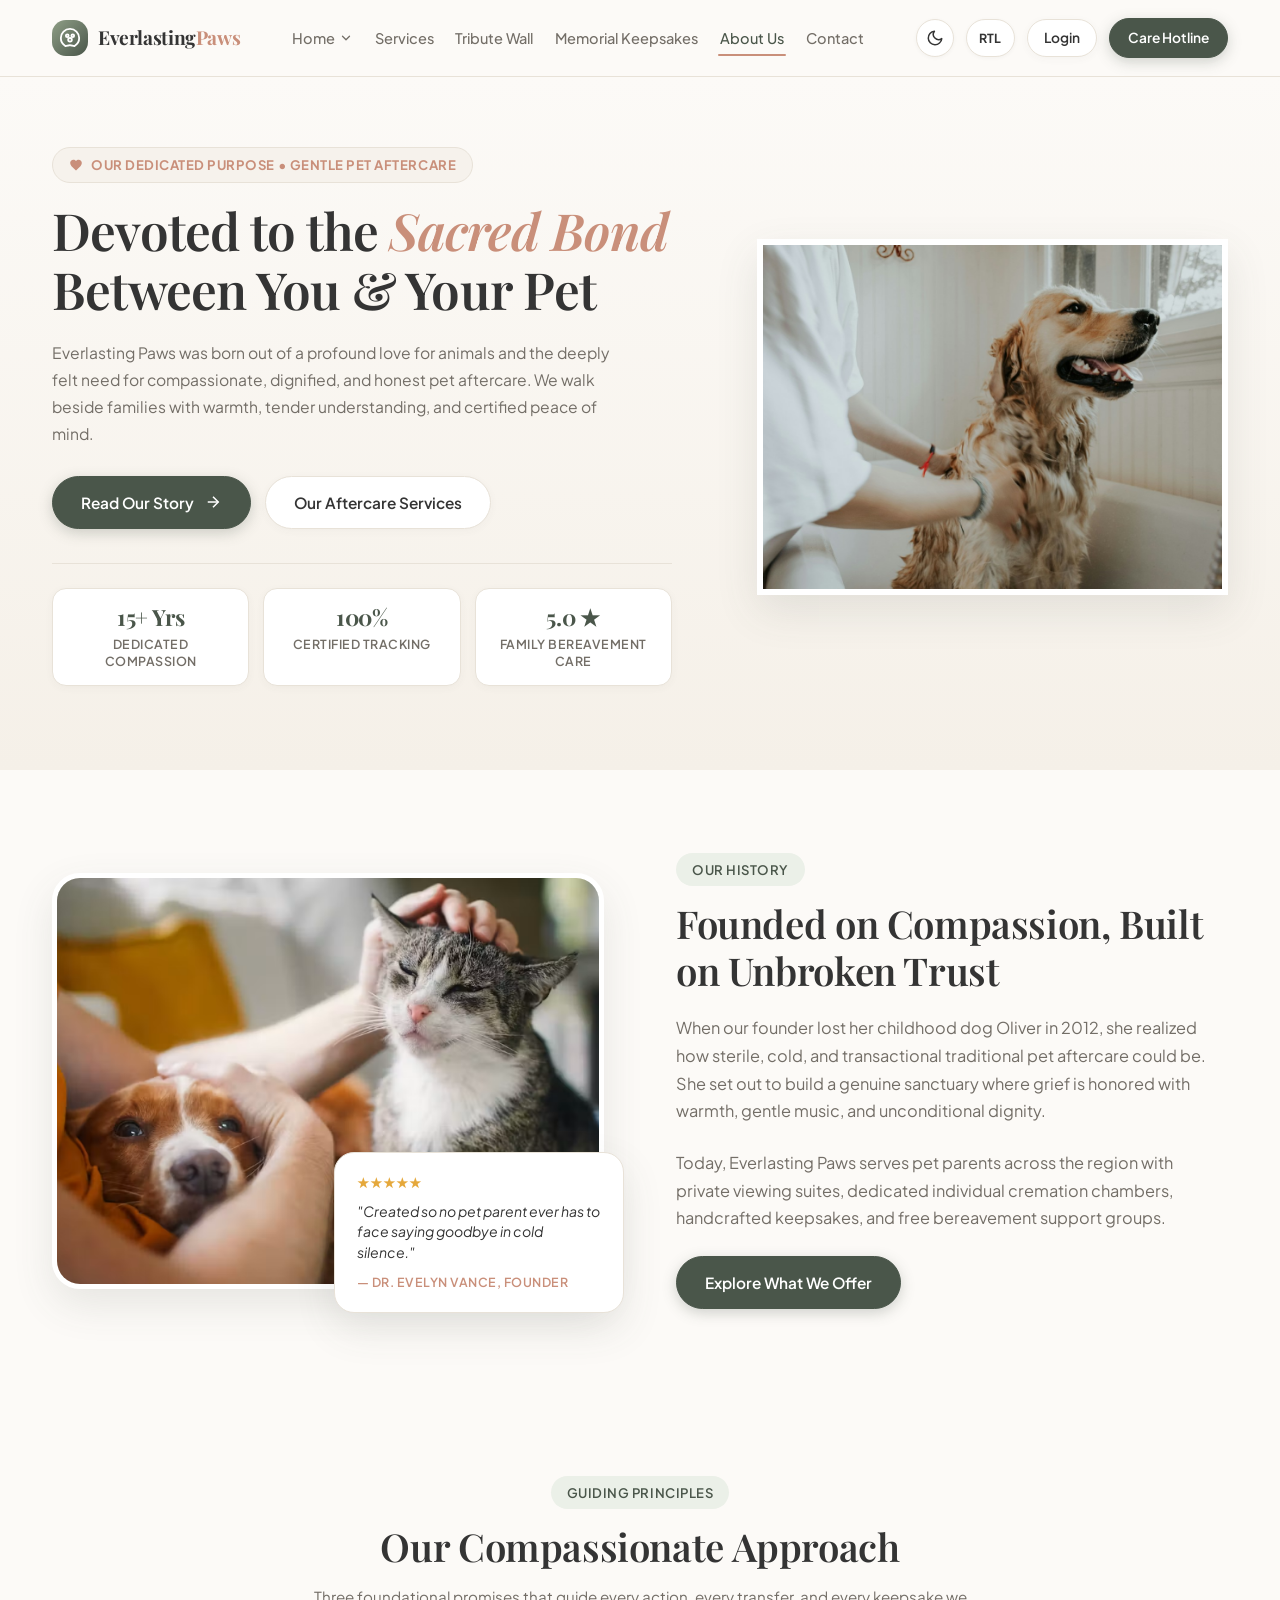
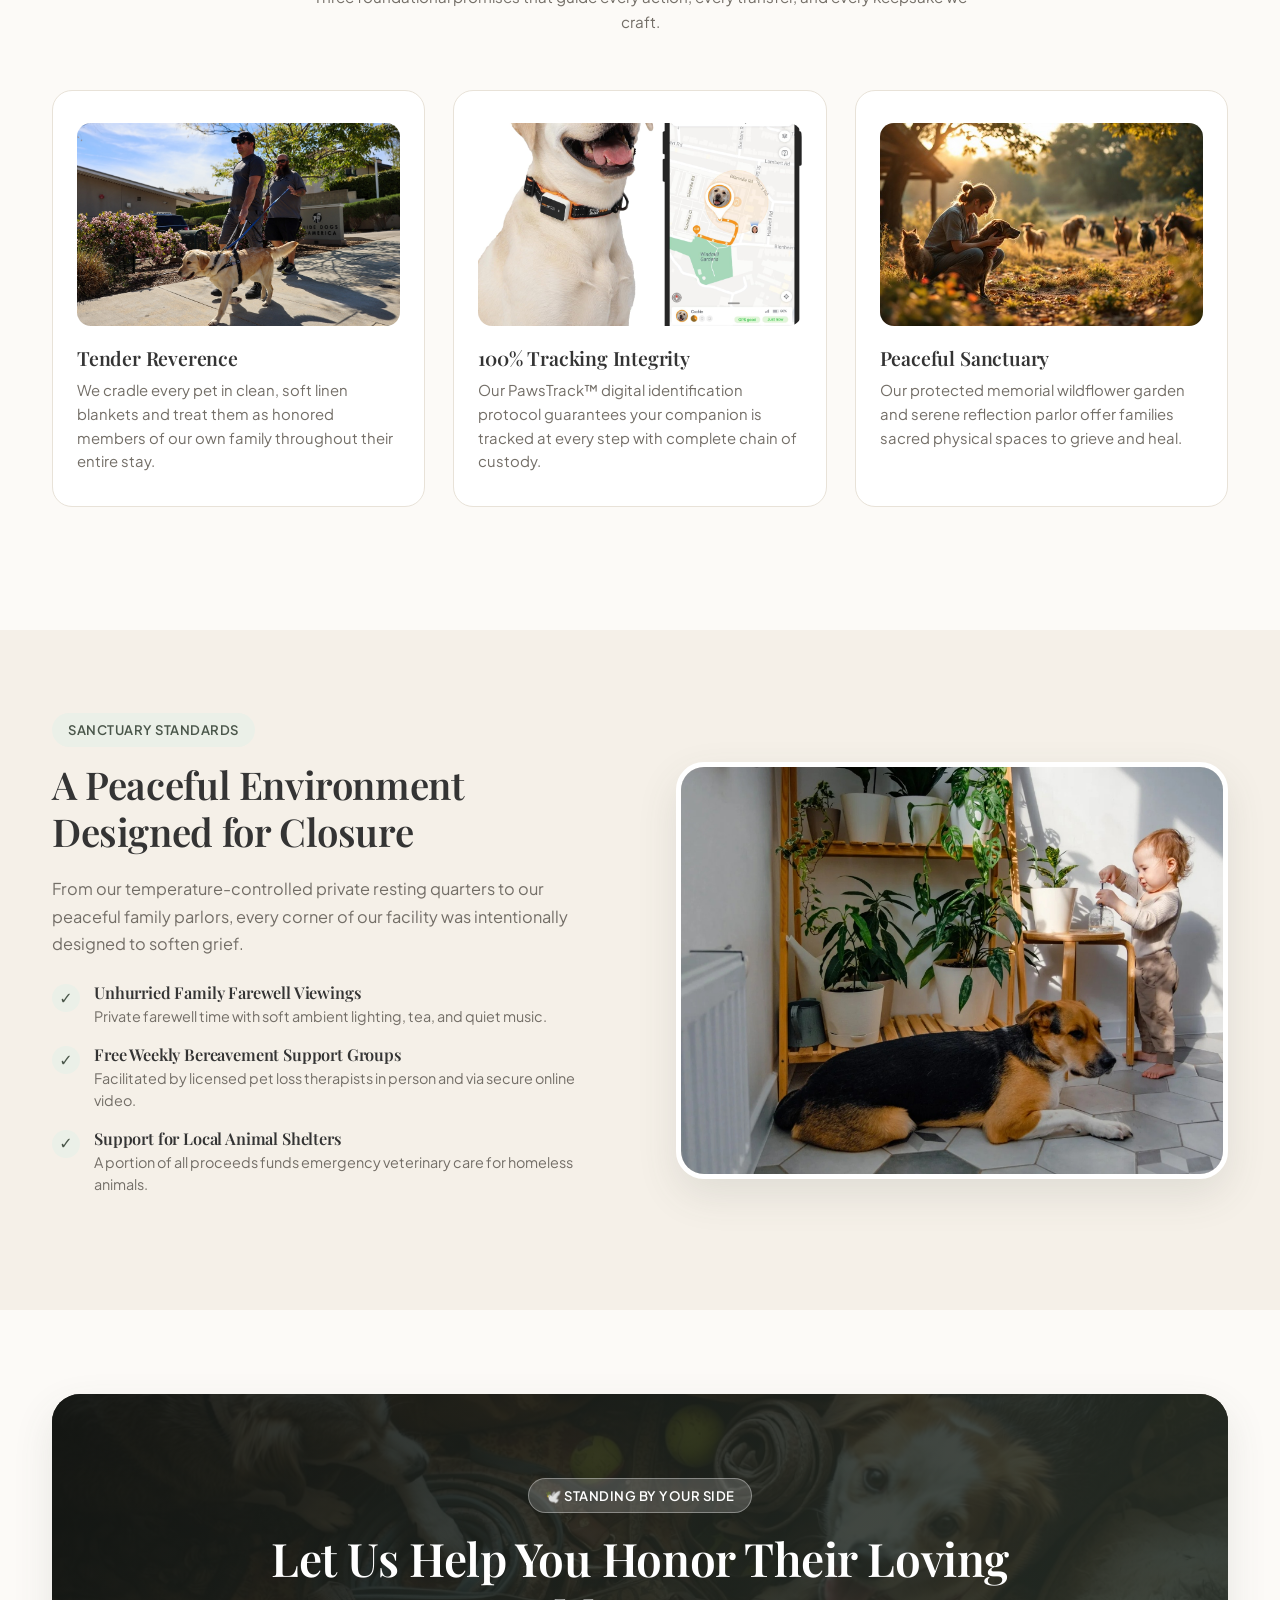
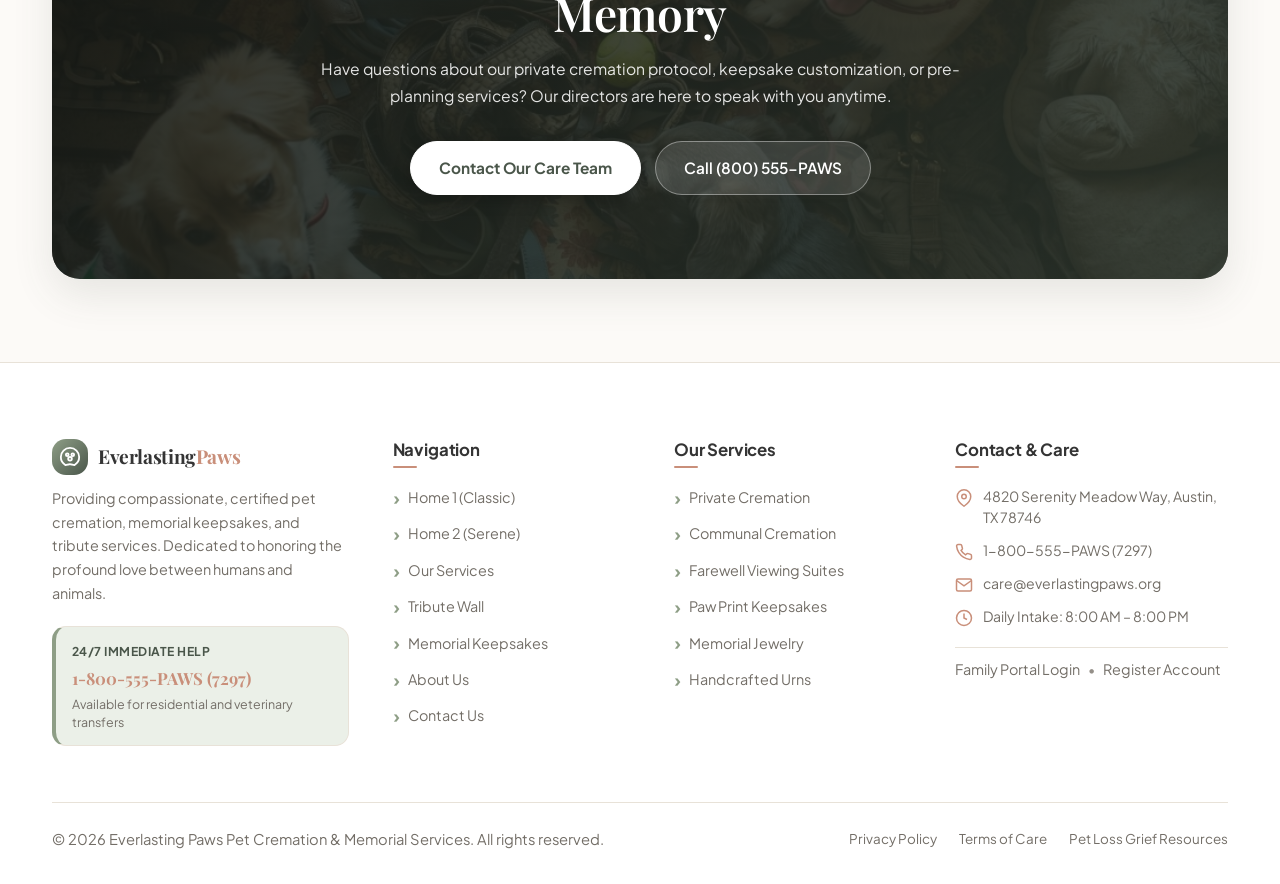
==== commit 216afa0e: "Enhance contrast for CTA buttons across about, tribute wall, services, and home-2 in light and dark " ====
--- a/about.html
+++ b/about.html
@@ -399,7 +399,7 @@
         <div class="cta2-banner" style="background-image: url('assets/images/about/about-cta-comfort.jpg');">
           <div class="cta2-overlay"></div>
           <div class="cta2-content">
-            <span class="section-tag" style="background:rgba(255,255,255,0.2); color:#FFFFFF; border:1px solid rgba(255,255,255,0.3);">
+            <span class="section-tag">
               🕊️ Standing By Your Side
             </span>
             <h2 class="cta2-title">Let Us Help You Honor Their Loving Memory</h2>
@@ -407,10 +407,10 @@
               Have questions about our private cremation protocol, keepsake customization, or pre-planning services? Our directors are here to speak with you anytime.
             </p>
             <div class="cta2-actions">
-              <a href="contact.html" class="btn btn-primary" style="background:#FFFFFF; color:var(--deep-accent); border-color:#FFFFFF;">
+              <a href="contact.html" class="btn btn-primary" id="aboutCtaContactBtn">
                 Contact Our Care Team
               </a>
-              <a href="tel:8005557297" class="btn btn-secondary" style="background:rgba(255,255,255,0.15); color:#FFFFFF; border-color:rgba(255,255,255,0.35);">
+              <a href="tel:8005557297" class="btn btn-secondary" id="aboutCtaCallBtn">
                 Call (800) 555-PAWS
               </a>
             </div>
--- a/assets/css/style.css
+++ b/assets/css/style.css
@@ -347,7 +347,7 @@
 .btn-secondary {
   background-color: var(--surface);
   color: var(--text-main);
-  border-color: var(--surface-border);
+  border: 1.5px solid var(--surface-border);
   box-shadow: var(--shadow-sm);
 }
 
@@ -356,6 +356,21 @@
   border-color: var(--accent);
   color: var(--accent);
   transform: translateY(-2px);
+}
+
+[data-theme="dark"] .btn-secondary {
+  background-color: rgba(255, 255, 255, 0.08) !important;
+  color: #FFFFFF !important;
+  border: 1.5px solid rgba(255, 255, 255, 0.32) !important;
+  box-shadow: 0 4px 16px rgba(0, 0, 0, 0.35);
+}
+
+[data-theme="dark"] .btn-secondary:hover {
+  background-color: rgba(255, 255, 255, 0.18) !important;
+  border-color: var(--primary) !important;
+  color: var(--primary) !important;
+  transform: translateY(-2px);
+  box-shadow: 0 6px 20px rgba(0, 0, 0, 0.45);
 }
 
 .btn-outline {
@@ -1296,31 +1311,31 @@
 
 .hero-stat-item {
   background-color: var(--surface);
-  border: 1px solid var(--surface-border);
+  border: 1.5px solid var(--surface-border);
   border-radius: var(--radius-md);
-  padding: 14px 16px;
-  display: flex;
-  flex-direction: column;
-  gap: 4px;
+  padding: 16px 18px;
+  display: flex;
+  flex-direction: column;
+  align-items: center;
+  text-align: center;
+  gap: 6px;
   box-shadow: var(--shadow-sm);
-  transition: transform var(--transition-fast), border-color var(--transition-fast);
+  transition: transform var(--transition-fast), border-color var(--transition-fast), box-shadow var(--transition-fast);
 }
 
 .hero-stat-item:hover {
   transform: translateY(-2px);
-  border-color: var(--primary);
+  border-color: var(--accent);
+  box-shadow: var(--shadow-md);
 }
 
 .stat-number {
   font-family: var(--font-serif);
-  font-size: 1.25rem;
+  font-size: 1.4rem;
   font-weight: 700;
   color: var(--deep-accent);
   line-height: 1.1;
-}
-
-[data-theme="dark"] .stat-number {
-  color: var(--primary);
+  letter-spacing: -0.01em;
 }
 
 .stat-label {
@@ -1328,8 +1343,29 @@
   font-weight: 600;
   color: var(--text-muted);
   text-transform: uppercase;
-  letter-spacing: 0.03em;
-  line-height: 1.3;
+  letter-spacing: 0.04em;
+  line-height: 1.35;
+}
+
+[data-theme="dark"] .hero-stat-item {
+  background-color: rgba(255, 255, 255, 0.07);
+  border: 1.5px solid rgba(255, 255, 255, 0.18);
+  box-shadow: 0 4px 18px rgba(0, 0, 0, 0.35);
+}
+
+[data-theme="dark"] .hero-stat-item:hover {
+  background-color: rgba(255, 255, 255, 0.12);
+  border-color: var(--primary);
+}
+
+[data-theme="dark"] .stat-number {
+  color: #F7EFE4 !important;
+  text-shadow: 0 2px 8px rgba(0, 0, 0, 0.4);
+}
+
+[data-theme="dark"] .stat-label {
+  color: #E2ECE2 !important;
+  font-weight: 600;
 }
 
 .page-hero-image-wrap {
@@ -2304,31 +2340,78 @@
   max-width: 540px;
 }
 
-.cta-actions {
+.cta-actions,
+.cta2-actions {
   display: flex;
   flex-wrap: wrap;
+  align-items: center;
   gap: 14px;
 }
 
-.cta-actions .btn-primary {
+.cta2-actions {
+  justify-content: center;
+  width: 100%;
+}
+
+.cta-actions .btn-primary,
+.cta2-actions .btn-primary {
   background-color: #FFFFFF;
   color: var(--deep-accent);
-  border-color: #FFFFFF;
-}
-
-.cta-actions .btn-primary:hover {
+  border: 1.5px solid #FFFFFF;
+  box-shadow: 0 4px 16px rgba(0, 0, 0, 0.25);
+  font-weight: 700;
+}
+
+.cta-actions .btn-primary:hover,
+.cta2-actions .btn-primary:hover {
   background-color: var(--secondary-light);
+  border-color: var(--secondary-light);
   transform: translateY(-2px);
-}
-
-.cta-actions .btn-secondary {
+  box-shadow: 0 6px 20px rgba(0, 0, 0, 0.35);
+}
+
+.cta-actions .btn-secondary,
+.cta2-actions .btn-secondary {
   background-color: rgba(255, 255, 255, 0.12);
   color: #FFFFFF;
-  border-color: rgba(255, 255, 255, 0.28);
-}
-
-.cta-actions .btn-secondary:hover {
-  background-color: rgba(255, 255, 255, 0.22);
+  border: 1.5px solid rgba(255, 255, 255, 0.38);
+  font-weight: 600;
+}
+
+.cta-actions .btn-secondary:hover,
+.cta2-actions .btn-secondary:hover {
+  background-color: rgba(255, 255, 255, 0.24);
+  border-color: #FFFFFF;
+  color: #FFFFFF;
+  transform: translateY(-2px);
+}
+
+[data-theme="dark"] .cta-actions .btn-primary,
+[data-theme="dark"] .cta2-actions .btn-primary {
+  background-color: var(--primary);
+  color: #121612;
+  border: 1.5px solid var(--primary);
+  box-shadow: 0 4px 18px rgba(0, 0, 0, 0.45);
+}
+
+[data-theme="dark"] .cta-actions .btn-primary:hover,
+[data-theme="dark"] .cta2-actions .btn-primary:hover {
+  background-color: var(--primary-hover);
+  border-color: var(--primary-hover);
+}
+
+[data-theme="dark"] .cta-actions .btn-secondary,
+[data-theme="dark"] .cta2-actions .btn-secondary {
+  background-color: rgba(255, 255, 255, 0.1);
+  color: #FFFFFF;
+  border: 1.5px solid rgba(255, 255, 255, 0.35);
+}
+
+[data-theme="dark"] .cta-actions .btn-secondary:hover,
+[data-theme="dark"] .cta2-actions .btn-secondary:hover {
+  background-color: rgba(255, 255, 255, 0.2);
+  border-color: var(--primary);
+  color: var(--primary);
 }
 
 .cta-contact-card {
@@ -2588,12 +2671,16 @@
 
 .footer-bottom-links {
   display: flex;
-  gap: 20px;
-  flex-wrap: wrap;
+  align-items: center;
+  gap: clamp(10px, 1.8vw, 22px);
+  flex-wrap: nowrap;
+  white-space: nowrap;
 }
 
 .footer-bottom-links a {
   color: var(--text-muted);
+  font-size: 0.84rem;
+  white-space: nowrap;
   transition: color var(--transition-fast);
 }
 
@@ -2618,7 +2705,9 @@
   opacity: 0;
   visibility: hidden;
   overflow-y: auto;
+  overscroll-behavior: contain;
   -webkit-overflow-scrolling: touch;
+  touch-action: pan-y;
   transition: opacity var(--transition-smooth), visibility var(--transition-smooth);
 }
 
@@ -2631,32 +2720,35 @@
   background-color: var(--surface);
   border: 1px solid var(--surface-border);
   border-radius: var(--radius-xl);
-  padding: 28px 24px 24px;
-  width: 100%;
-  max-width: 480px;
+  padding: 24px 22px 20px;
+  width: 100%;
+  max-width: 460px;
   box-shadow: var(--shadow-lg);
-  transform: scale(0.95);
+  transform: translate3d(0, 0, 0) scale(0.95);
+  backface-visibility: hidden;
+  -webkit-backface-visibility: hidden;
   transition: transform var(--transition-smooth);
   position: relative;
   height: auto;
-  min-height: 0;
-  max-height: calc(100vh - 32px);
-  max-height: calc(100dvh - 32px);
-  overflow-y: auto;
+  min-height: auto;
+  max-height: calc(100vh - 24px);
+  max-height: calc(100dvh - 24px);
+  overflow: visible;
+  overscroll-behavior: contain;
   margin: auto;
   box-sizing: border-box;
 }
 
 .modal-overlay.open .modal-card {
-  transform: scale(1);
+  transform: translate3d(0, 0, 0) scale(1);
 }
 
 .modal-close {
   position: absolute;
-  top: 16px;
-  right: 16px;
-  width: 34px;
-  height: 34px;
+  top: 14px;
+  right: 14px;
+  width: 32px;
+  height: 32px;
   border-radius: var(--radius-full);
   background-color: var(--bg-subtle);
   color: var(--text-main);
@@ -2664,27 +2756,76 @@
   align-items: center;
   justify-content: center;
   cursor: pointer;
+  border: none;
+  transition: background-color var(--transition-fast), color var(--transition-fast);
+  z-index: 10;
+}
+
+.modal-close:hover {
+  background-color: var(--surface-border);
+  color: var(--accent);
 }
 
 [dir="rtl"] .modal-close {
   right: auto;
-  left: 16px;
+  left: 14px;
 }
 
 .modal-title {
-  margin-bottom: 8px;
-  font-size: 1.45rem;
+  margin-bottom: 4px;
+  font-size: 1.35rem;
+  line-height: 1.25;
+  padding-right: 36px;
+}
+
+[dir="rtl"] .modal-title {
+  padding-right: 0;
+  padding-left: 36px;
 }
 
 .modal-desc {
-  margin-bottom: 20px;
+  margin-bottom: 12px;
+  font-size: 0.88rem;
+  line-height: 1.4;
+  color: var(--text-muted);
+}
+
+.modal-form {
+  display: flex;
+  flex-direction: column;
+  gap: 10px;
+}
+
+.modal-form .form-group {
+  margin-bottom: 0 !important;
+  gap: 4px;
+}
+
+.modal-form .form-group label {
+  font-size: 0.82rem;
+  font-weight: 600;
+  color: var(--text-main);
+  margin-bottom: 0;
+}
+
+.modal-form .form-control,
+.modal-form .custom-select-trigger {
+  height: 42px;
+  min-height: 42px;
+  padding: 0 12px;
+  font-size: 0.9rem;
+}
+
+.modal-form .btn {
+  height: 44px;
+  min-height: 44px;
+  padding: 0 16px;
   font-size: 0.92rem;
-}
-
-.modal-form {
-  display: flex;
-  flex-direction: column;
-  gap: 14px;
+  font-weight: 600;
+  margin-top: 4px;
+  margin-bottom: 0;
+  justify-content: center;
+  width: 100%;
 }
 
 /* ===================================================================
@@ -4532,6 +4673,15 @@
   margin-left: auto !important;
   margin-right: auto !important;
   margin-bottom: 18px;
+  background: rgba(255, 255, 255, 0.18);
+  color: #FFFFFF;
+  border: 1px solid rgba(255, 255, 255, 0.35);
+}
+
+[data-theme="dark"] .cta2-content .section-tag {
+  background: rgba(164, 183, 156, 0.2);
+  color: var(--primary);
+  border-color: rgba(164, 183, 156, 0.35);
 }
 
 .cta2-title {
@@ -4748,18 +4898,21 @@
 }
 
 .form-privacy-note {
-  display: inline-flex;
+  display: flex;
   align-items: center;
   justify-content: center;
   text-align: center;
-  gap: 8px;
+  gap: 7px;
   font-size: 0.84rem;
   color: var(--text-muted);
-  margin: 0 auto;
+  line-height: 1.4;
+  margin: 10px auto 0;
+  width: 100%;
+  max-width: 100%;
 }
 
 .form-privacy-note svg {
-  color: var(--primary);
+  color: var(--accent);
   flex-shrink: 0;
   display: inline-block;
   vertical-align: middle;
--- a/assets/css/responsive.css
+++ b/assets/css/responsive.css
@@ -273,6 +273,27 @@
     grid-template-columns: 1fr;
     max-width: 540px;
     margin: 0 auto;
+  }
+
+  .tributes-action-row {
+    display: flex !important;
+    justify-content: center !important;
+    align-items: center !important;
+    gap: 14px !important;
+    max-width: 540px !important;
+    width: 100% !important;
+    margin: 28px auto 0 !important;
+    padding: 0 !important;
+    box-sizing: border-box !important;
+  }
+
+  .tributes-action-row .btn {
+    flex: 1 !important;
+    max-width: 260px !important;
+    width: auto !important;
+    text-align: center !important;
+    justify-content: center !important;
+    white-space: nowrap !important;
   }
 
   .cta-content {
@@ -371,20 +392,28 @@
   }
 
   .btn {
-    white-space: normal !important;
-    text-align: center;
-    max-width: 100%;
+    white-space: nowrap !important;
+    text-align: center !important;
+    max-width: 100% !important;
     display: inline-flex !important;
     align-items: center !important;
     justify-content: center !important;
     gap: 8px !important;
     line-height: 1.3 !important;
+    font-size: clamp(0.8rem, 2.3vw, 0.94rem) !important;
+    padding: 12px 18px !important;
+    box-sizing: border-box !important;
   }
 
   .btn svg {
     flex-shrink: 0 !important;
     display: inline-block !important;
     vertical-align: middle !important;
+  }
+
+  .btn span {
+    white-space: nowrap !important;
+    text-align: center !important;
   }
 
   .hero-actions,
@@ -409,6 +438,7 @@
     width: 100% !important;
     max-width: 100% !important;
     justify-content: center !important;
+    white-space: nowrap !important;
   }
 
   .form-header {
@@ -457,16 +487,39 @@
 
   .footer-bottom {
     flex-direction: column !important;
-    text-align: center;
-    gap: 12px;
+    align-items: center !important;
+    text-align: center !important;
+    gap: 10px !important;
     padding-top: 18px !important;
     margin-top: 0 !important;
+    width: 100% !important;
+  }
+
+  .footer-copy {
+    text-align: center !important;
+    font-size: 0.8rem !important;
+    line-height: 1.4 !important;
   }
 
   .footer-bottom-links {
-    justify-content: center;
-    flex-wrap: wrap;
-    gap: 12px;
+    display: flex !important;
+    align-items: center !important;
+    justify-content: center !important;
+    flex-direction: row !important;
+    flex-wrap: nowrap !important;
+    white-space: nowrap !important;
+    gap: clamp(8px, 2.4vw, 18px) !important;
+    width: 100% !important;
+    max-width: 100% !important;
+    padding: 0 4px !important;
+    box-sizing: border-box !important;
+  }
+
+  .footer-bottom-links a {
+    font-size: clamp(0.68rem, 2.2vw, 0.82rem) !important;
+    white-space: nowrap !important;
+    flex-shrink: 0 !important;
+    color: var(--text-muted) !important;
   }
 
   /* 1. Hero Trust Bar Mobile Alignment */
@@ -593,19 +646,22 @@
     align-items: center !important;
     justify-content: center !important;
     text-align: center !important;
-    gap: 8px !important;
-    font-size: 0.82rem !important;
+    gap: 6px !important;
+    font-size: clamp(0.72rem, 2.3vw, 0.82rem) !important;
     color: var(--text-muted) !important;
-    line-height: 1.4 !important;
-    margin: 8px auto 0 !important;
-    width: 100% !important;
-    max-width: 380px !important;
+    line-height: 1.35 !important;
+    margin: 10px auto 0 !important;
+    width: 100% !important;
+    max-width: 100% !important;
+    padding: 0 6px !important;
+    box-sizing: border-box !important;
   }
 
   .form-privacy-note svg {
     flex-shrink: 0 !important;
     display: inline-block !important;
     vertical-align: middle !important;
+    margin-top: -1px !important;
   }
 
   /* 5. Story Card Author & Candle Button Alignment */
@@ -628,39 +684,52 @@
 
   /* Modal Form: Centered, Content-Fitted, Zero Unwanted Scroll/Empty Space */
   .modal-overlay {
-    padding: 14px !important;
+    padding: 12px !important;
     align-items: center !important;
     justify-content: center !important;
     overflow-y: auto !important;
+    overscroll-behavior: contain !important;
+    -webkit-overflow-scrolling: touch !important;
+    touch-action: pan-y !important;
   }
 
   .modal-card {
-    padding: 22px 18px 20px !important;
-    border-radius: var(--radius-xl) !important;
+    padding: 20px 16px 16px !important;
+    border-radius: var(--radius-lg) !important;
     height: auto !important;
-    min-height: 0 !important;
-    max-height: 94vh !important;
-    max-height: 94dvh !important;
+    min-height: auto !important;
+    max-height: calc(100dvh - 24px) !important;
     margin: auto !important;
     width: 100% !important;
-    max-width: 440px !important;
+    max-width: 420px !important;
     box-sizing: border-box !important;
+    overflow: visible !important;
+    overscroll-behavior: contain !important;
+    transform: translate3d(0, 0, 0) scale(1) !important;
+    backface-visibility: hidden !important;
+    -webkit-backface-visibility: hidden !important;
   }
 
   .modal-title {
-    font-size: 1.25rem !important;
-    margin-bottom: 4px !important;
+    font-size: 1.2rem !important;
+    margin-bottom: 3px !important;
     padding-right: 32px !important;
+    line-height: 1.25 !important;
+  }
+
+  [dir="rtl"] .modal-title {
+    padding-right: 0 !important;
+    padding-left: 32px !important;
   }
 
   .modal-desc {
-    font-size: 0.82rem !important;
-    line-height: 1.4 !important;
-    margin-bottom: 12px !important;
+    font-size: 0.8rem !important;
+    line-height: 1.35 !important;
+    margin-bottom: 10px !important;
   }
 
   .modal-form {
-    gap: 10px !important;
+    gap: 8px !important;
   }
 
   .modal-form .form-group {
@@ -670,20 +739,27 @@
 
   .modal-form .form-group label {
     font-size: 0.78rem !important;
+    font-weight: 600 !important;
+    margin-bottom: 0 !important;
   }
 
   .modal-form .form-control,
   .modal-form .custom-select-trigger {
     height: 40px !important;
-    padding: 6px 12px !important;
+    min-height: 40px !important;
+    padding: 0 11px !important;
     font-size: 0.86rem !important;
   }
 
   .modal-form .btn {
-    padding: 11px 16px !important;
+    height: 42px !important;
+    min-height: 42px !important;
+    padding: 0 14px !important;
     font-size: 0.9rem !important;
-    margin-top: 4px !important;
+    margin-top: 3px !important;
     margin-bottom: 0 !important;
+    justify-content: center !important;
+    width: 100% !important;
   }
 }
 
@@ -842,6 +918,72 @@
   .form-wrapper-card {
     padding: 20px 14px;
   }
+
+  /* Modal Form on <= 480px Phone Screens */
+  .modal-card {
+    padding: 16px 14px 14px !important;
+    border-radius: var(--radius-md) !important;
+    max-width: 100% !important;
+  }
+
+  .modal-close {
+    top: 10px !important;
+    right: 10px !important;
+    width: 28px !important;
+    height: 28px !important;
+  }
+
+  [dir="rtl"] .modal-close {
+    right: auto !important;
+    left: 10px !important;
+  }
+
+  .modal-title {
+    font-size: 1.12rem !important;
+    margin-bottom: 2px !important;
+    padding-right: 28px !important;
+    line-height: 1.25 !important;
+  }
+
+  [dir="rtl"] .modal-title {
+    padding-right: 0 !important;
+    padding-left: 28px !important;
+  }
+
+  .modal-desc {
+    font-size: 0.76rem !important;
+    line-height: 1.3 !important;
+    margin-bottom: 8px !important;
+  }
+
+  .modal-form {
+    gap: 6px !important;
+  }
+
+  .modal-form .form-group {
+    margin-bottom: 0 !important;
+    gap: 2px !important;
+  }
+
+  .modal-form .form-group label {
+    font-size: 0.74rem !important;
+  }
+
+  .modal-form .form-control,
+  .modal-form .custom-select-trigger {
+    height: 38px !important;
+    min-height: 38px !important;
+    padding: 0 10px !important;
+    font-size: 0.82rem !important;
+  }
+
+  .modal-form .btn {
+    height: 40px !important;
+    min-height: 40px !important;
+    font-size: 0.86rem !important;
+    margin-top: 2px !important;
+    margin-bottom: 0 !important;
+  }
 }
 
 /* -------------------------------------------------------------
@@ -1137,3 +1279,19 @@
     padding: 10px;
   }
 }
+
+/* -------------------------------------------------------------
+   Short Viewport / Landscape Screen Support
+   ------------------------------------------------------------- */
+@media (max-height: 540px) {
+  .modal-overlay {
+    padding: 8px !important;
+    align-items: flex-start !important;
+  }
+
+  .modal-card {
+    margin: 8px auto !important;
+    max-height: none !important;
+    padding: 14px 12px 12px !important;
+  }
+}
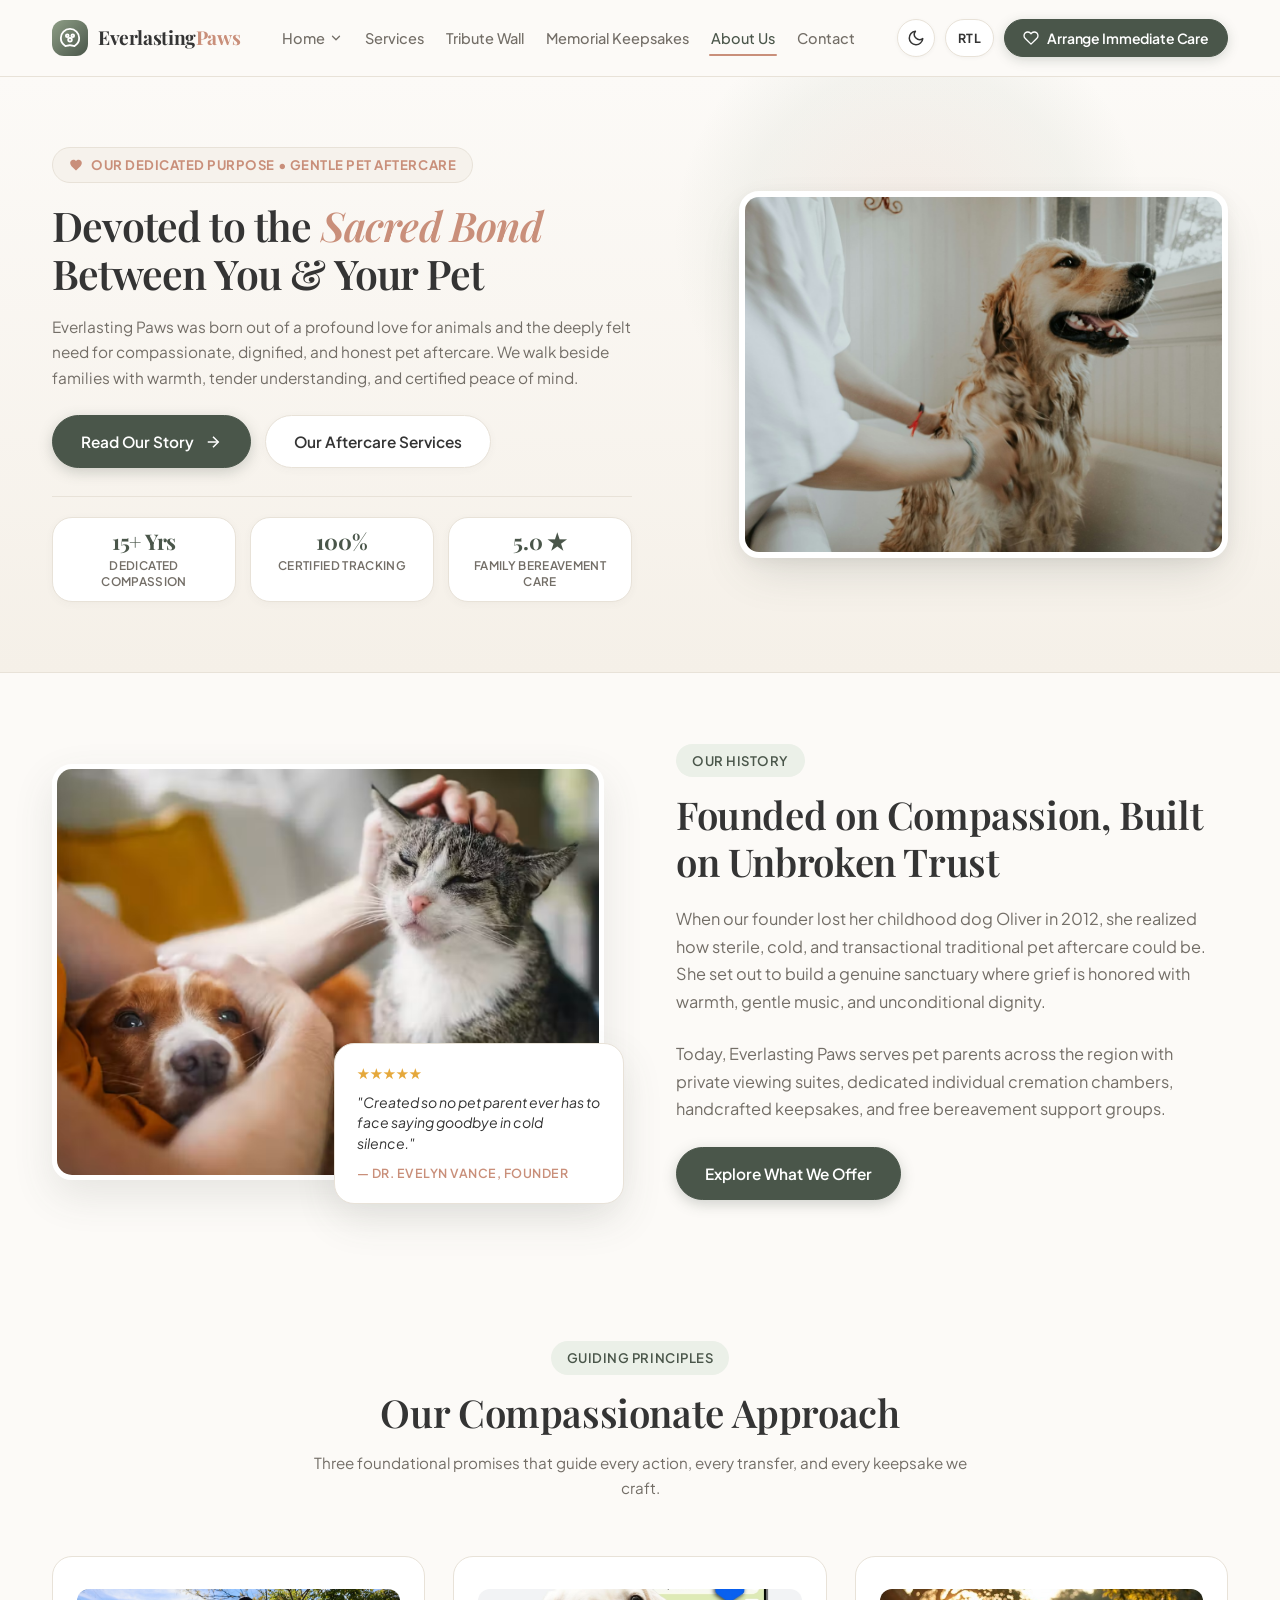
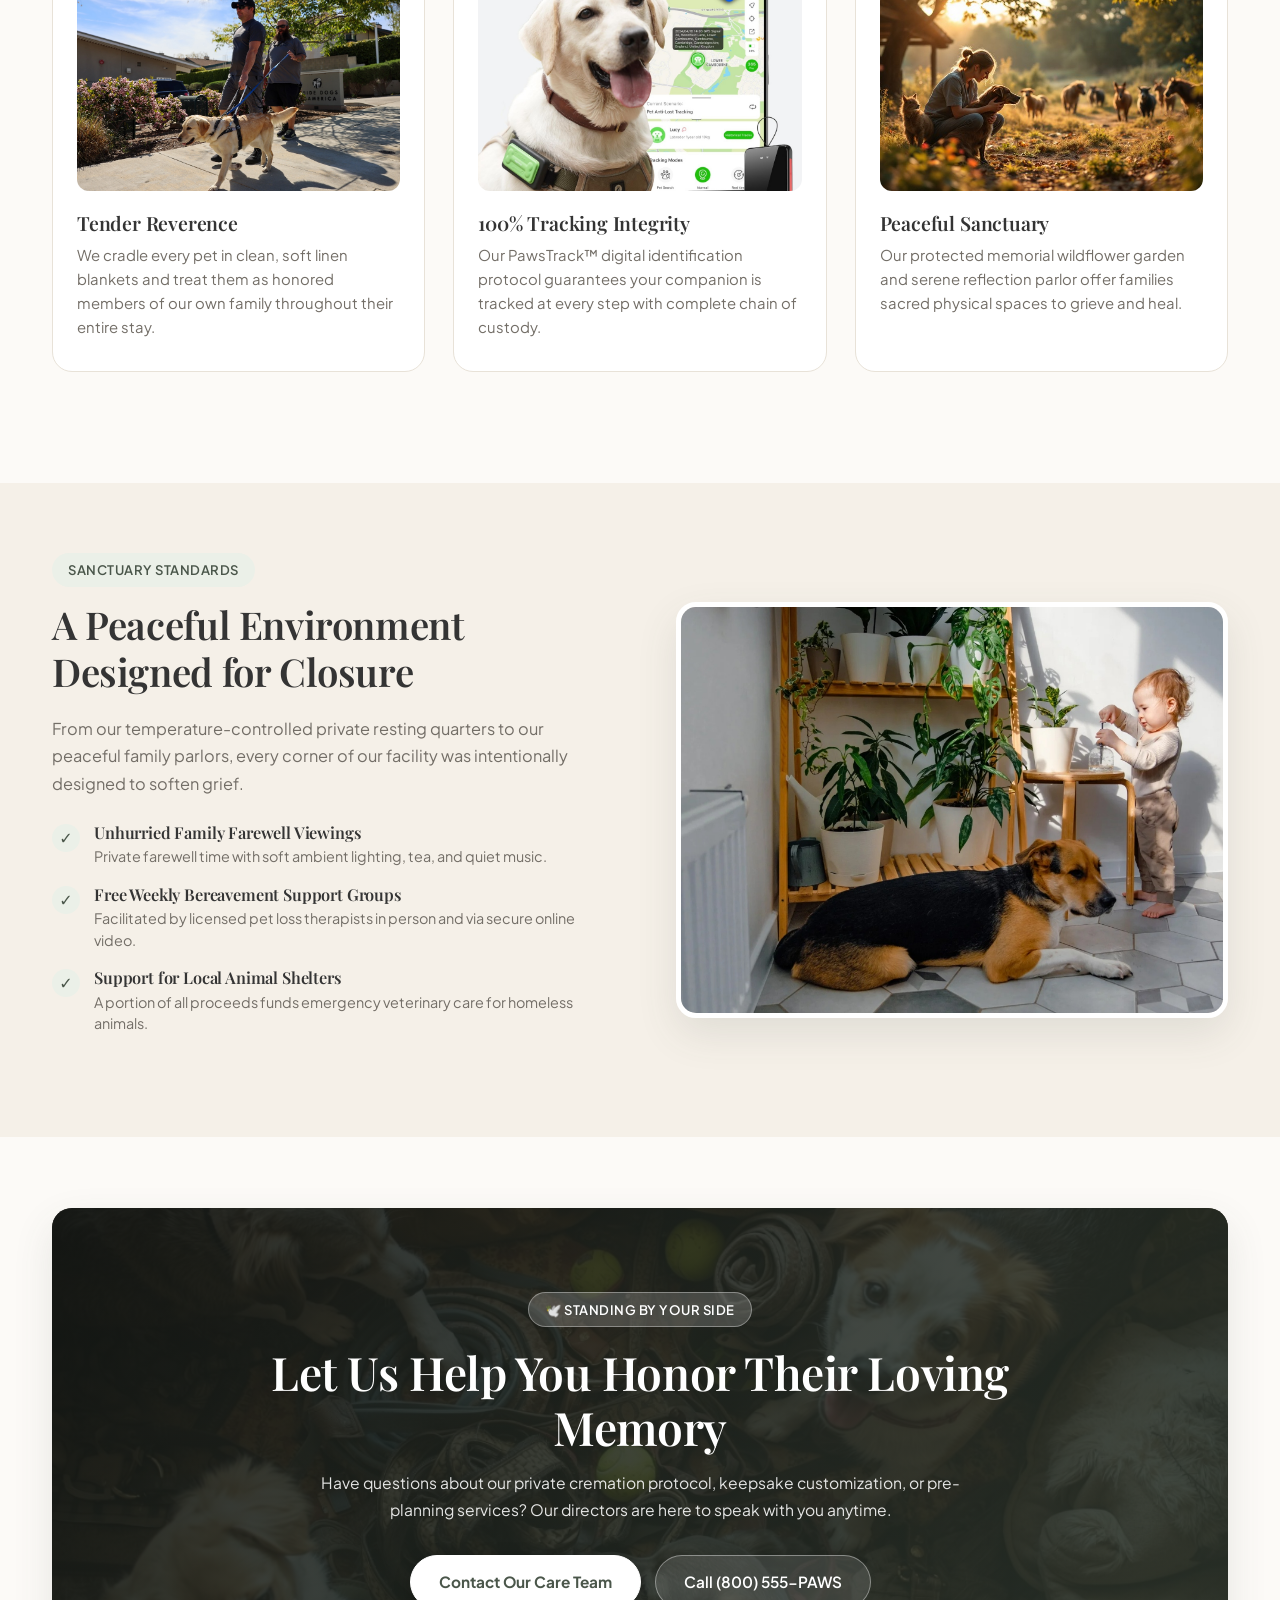
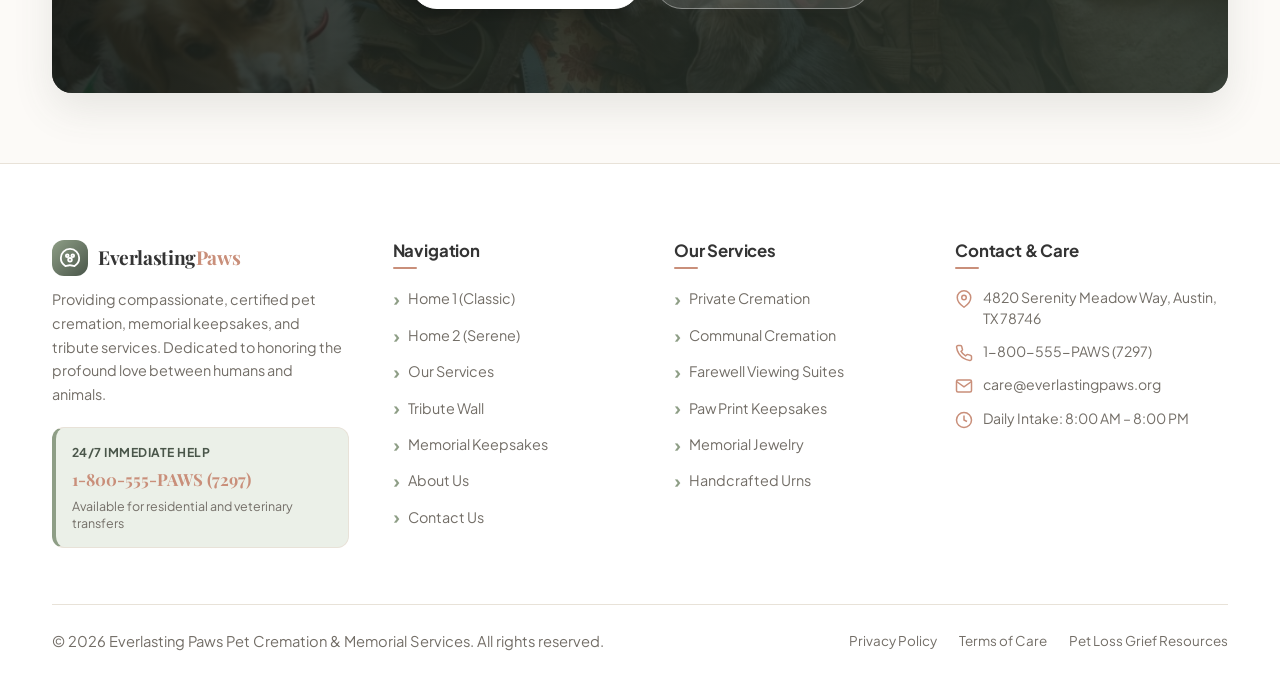
==== commit 82ac3324: "first commit" ====
--- a/about.html
+++ b/about.html
@@ -106,14 +106,12 @@
           <!-- RTL / LTR Toggle -->
           <button class="rtl-toggle" id="rtlToggleBtn" aria-label="Toggle text direction" title="Toggle RTL/LTR">RTL</button>
 
-          <!-- Login Button -->
-          <a href="login.html" class="btn btn-secondary btn-sm" id="headerLoginBtn" style="padding: 7px 16px;">
-            Login
-          </a>
-
-          <!-- Quick Consultation Action -->
-          <a href="#contactModal" data-open-modal="contact" class="btn btn-primary btn-sm" id="headerConsultBtn">
-            Care Hotline
+          <!-- Primary CTA: Arrange Immediate Care -->
+          <a href="#contactModal" data-open-modal="contact" class="btn btn-primary nav-cta-btn" id="headerCtaBtn">
+            <svg width="16" height="16" viewBox="0 0 24 24" fill="none" stroke="currentColor" stroke-width="2" stroke-linecap="round" stroke-linejoin="round" aria-hidden="true">
+              <path d="M20.84 4.61a5.5 5.5 0 0 0-7.78 0L12 5.67l-1.06-1.06a5.5 5.5 0 0 0-7.78 7.78l1.06 1.06L12 21.23l7.78-7.78 1.06-1.06a5.5 5.5 0 0 0 0-7.78z"></path>
+            </svg>
+            <span>Arrange Immediate Care</span>
           </a>
 
           <!-- Hamburger Button (Tablet & Mobile) -->
@@ -170,13 +168,14 @@
         <a href="memorial-keepsakes.html" class="drawer-link">Memorial Keepsakes</a>
         <a href="about.html" class="drawer-link active">About Us</a>
         <a href="contact.html" class="drawer-link">Contact</a>
-        <a href="login.html" class="drawer-link" style="border-top: 1px solid var(--surface-border); margin-top: 4px; padding-top: 14px;">Family Login</a>
-        <a href="register.html" class="drawer-link">Create Account</a>
       </nav>
 
       <div class="drawer-footer">
-        <a href="#contactModal" data-open-modal="contact" class="btn btn-primary" id="drawerConsultBtn" style="width: 100%;">
-          Care Hotline
+        <a href="#contactModal" data-open-modal="contact" class="btn btn-primary drawer-cta-btn" id="drawerConsultBtn">
+          <svg width="18" height="18" viewBox="0 0 24 24" fill="none" stroke="currentColor" stroke-width="2" stroke-linecap="round" stroke-linejoin="round" aria-hidden="true">
+            <path d="M20.84 4.61a5.5 5.5 0 0 0-7.78 0L12 5.67l-1.06-1.06a5.5 5.5 0 0 0-7.78 7.78l1.06 1.06L12 21.23l7.78-7.78 1.06-1.06a5.5 5.5 0 0 0 0-7.78z"></path>
+          </svg>
+          <span>Arrange Immediate Care</span>
         </a>
         <div class="drawer-controls">
           <button class="drawer-theme-btn" id="drawerThemeToggle" aria-label="Toggle light and dark mode" title="Toggle Theme">
@@ -507,11 +506,6 @@
                 <polyline points="12 6 12 12 16 14"></polyline>
               </svg>
               <span>Daily Intake: 8:00 AM &ndash; 8:00 PM</span>
-            </div>
-            <div class="footer-portal-links">
-              <a href="login.html" class="footer-link">Family Portal Login</a>
-              <span class="divider">&bull;</span>
-              <a href="register.html" class="footer-link">Register Account</a>
             </div>
           </div>
         </div>
--- a/assets/css/style.css
+++ b/assets/css/style.css
@@ -40,9 +40,11 @@
   --shadow-lg: 0 16px 40px rgba(74, 86, 74, 0.12);
 
   --radius-sm: 8px;
-  --radius-md: 14px;
+  --radius-md: 12px;
+  --radius-card: 20px;
   --radius-lg: 20px;
-  --radius-xl: 28px;
+  --radius-xl: 20px;
+  --radius-2xl: 20px;
   --radius-full: 9999px;
 
   --font-serif: 'Playfair Display', Georgia, serif;
@@ -53,6 +55,7 @@
 
   --container-max: 1240px;
   --container-pad: clamp(16px, 4vw, 32px);
+  --header-height: 76px;
 }
 
 /* Dark Mode Theme */
@@ -216,8 +219,8 @@
 }
 
 .section-padding {
-  padding-top: clamp(48px, 6.5vw, 92px);
-  padding-bottom: clamp(48px, 6.5vw, 92px);
+  padding-top: clamp(44px, 5.5vw, 80px);
+  padding-bottom: clamp(44px, 5.5vw, 80px);
 }
 
 .section-header {
@@ -410,6 +413,50 @@
 }
 
 /* ===================================================================
+   Universal Consistent Card Container Corner Radius (20px)
+   Maintains a uniform corner radius for all card containers across
+   Home 1, Home 2, Services, Tribute Wall, Keepsakes, About, and Contact.
+   =================================================================== */
+.card,
+.care-card,
+.service-card,
+.split-image-card,
+.keepsake-card,
+.keepsake-product-card,
+.collection-item-card,
+.urn-card,
+.tribute-card,
+.package-card,
+.compare-card,
+.journey-card,
+.expect-card,
+.step-card,
+.story-card,
+.contact-info-card,
+.cta-contact-card,
+.sanctuary-space-card,
+.services-matrix-card,
+.form-wrapper-card,
+.auth-form-card,
+.hero-floating-card,
+.personalization-tag-card,
+.hero2-metrics,
+.hero-stat-item,
+.accordion-item,
+.cta-banner-card,
+.cta-box,
+.cta2-banner,
+.map-wrapper-card,
+.modal-box,
+.modal-card,
+.page-hero-image-wrap,
+.hero-image-card,
+.process2-media,
+.personalization-media-wrap {
+  border-radius: var(--radius-card, 20px) !important;
+}
+
+/* ===================================================================
    Header & Navigation
    =================================================================== */
 .site-header {
@@ -588,99 +635,207 @@
   margin-bottom: 0;
 }
 
-/* Header Controls & Actions */
+/* ===================================================================
+   Header Controls & Action Buttons: Synchronized Geometry
+   Maintains a strict identical 38px height, 1.5px border, and vertical
+   alignment for RTL Toggle, Theme Toggle, and Primary CTA Button.
+   =================================================================== */
 .header-actions {
   display: flex;
   align-items: center;
-  gap: clamp(6px, 1vw, 12px);
+  gap: 10px;
   flex-shrink: 0;
 }
 
-.theme-toggle, .rtl-toggle, .icon-btn {
+.header-actions .theme-toggle,
+.header-actions .rtl-toggle,
+.header-actions .nav-cta-btn,
+.header-actions #headerCtaBtn,
+.drawer-controls .theme-toggle,
+.drawer-controls .rtl-toggle {
+  height: 38px !important;
+  min-height: 38px !important;
+  max-height: 38px !important;
+  box-sizing: border-box !important;
+  display: inline-flex;
+  align-items: center !important;
+  justify-content: center !important;
+  vertical-align: middle !important;
+  border-width: 1.5px !important;
+  border-style: solid !important;
+  line-height: 1 !important;
+  margin: 0 !important;
+  padding-top: 0 !important;
+  padding-bottom: 0 !important;
+  transition: all var(--transition-fast);
+}
+
+/* Hide Header CTA in Mobile & Tablet Navbar (Leaves room for logo & hamburger) */
+@media (max-width: 1140px) {
+  .header-actions .nav-cta-btn,
+  .header-actions #headerCtaBtn,
+  .header-actions > .nav-cta-btn,
+  .header-actions > #headerCtaBtn {
+    display: none !important;
+  }
+}
+
+/* Theme Toggle (38px x 38px Circular Button) */
+.theme-toggle,
+.header-actions .theme-toggle,
+.drawer-controls .theme-toggle {
+  width: 38px !important;
+  min-width: 38px !important;
+  max-width: 38px !important;
+  padding-left: 0 !important;
+  padding-right: 0 !important;
+  border-radius: var(--radius-full) !important;
   background-color: var(--surface);
-  border: 1.5px solid var(--surface-border);
-  color: var(--text-main);
-  width: 38px;
-  height: 38px;
-  border-radius: var(--radius-full);
-  display: flex;
-  align-items: center;
-  justify-content: center;
+  border-color: var(--surface-border) !important;
+  color: var(--text-main);
   cursor: pointer;
-  flex-shrink: 0;
-  transition: all var(--transition-fast);
   box-shadow: 0 1px 4px rgba(0, 0, 0, 0.04);
 }
 
 .theme-toggle svg {
   stroke: var(--text-main);
   transition: stroke var(--transition-fast);
-}
-
-.theme-toggle:hover, .rtl-toggle:hover, .icon-btn:hover {
-  border-color: var(--deep-accent);
+  display: block;
+}
+
+.theme-toggle:hover {
+  border-color: var(--deep-accent) !important;
+  background-color: var(--deep-accent);
+  color: #FFFFFF;
+  transform: translateY(-2px);
+  box-shadow: 0 4px 12px rgba(74, 86, 74, 0.25);
+}
+
+.theme-toggle:hover svg {
+  stroke: #FFFFFF;
+}
+
+[data-theme="dark"] .theme-toggle {
+  background-color: var(--surface);
+  border-color: var(--surface-border) !important;
+  color: var(--text-main);
+}
+
+[data-theme="dark"] .theme-toggle svg {
+  stroke: var(--text-main);
+}
+
+[data-theme="dark"] .theme-toggle:hover {
+  background-color: var(--primary);
+  border-color: var(--primary) !important;
+  color: #141714;
+  box-shadow: 0 4px 12px rgba(164, 183, 156, 0.3);
+}
+
+[data-theme="dark"] .theme-toggle:hover svg {
+  stroke: #141714;
+}
+
+/* RTL Toggle (38px Height Pill Button) */
+.rtl-toggle,
+.header-actions .rtl-toggle,
+.drawer-controls .rtl-toggle {
+  width: auto !important;
+  min-width: 48px !important;
+  padding-left: 12px !important;
+  padding-right: 12px !important;
+  border-radius: var(--radius-full) !important;
+  background-color: var(--surface);
+  border-color: var(--surface-border) !important;
+  color: var(--text-main);
+  font-size: 0.78rem !important;
+  font-weight: 700 !important;
+  letter-spacing: 0.04em !important;
+  cursor: pointer;
+  box-shadow: 0 1px 4px rgba(0, 0, 0, 0.04);
+}
+
+.rtl-toggle:hover {
+  border-color: var(--deep-accent) !important;
   color: #FFFFFF;
   background-color: var(--deep-accent);
   transform: translateY(-2px);
   box-shadow: 0 4px 12px rgba(74, 86, 74, 0.25);
 }
 
-.theme-toggle:hover svg {
-  stroke: #FFFFFF;
-}
-
-[data-theme="dark"] .theme-toggle,
-[data-theme="dark"] .rtl-toggle,
-[data-theme="dark"] .icon-btn {
+[data-theme="dark"] .rtl-toggle {
   background-color: var(--surface);
-  border-color: var(--surface-border);
-  color: var(--text-main);
-}
-
-[data-theme="dark"] .theme-toggle svg {
-  stroke: var(--text-main);
-}
-
-[data-theme="dark"] .theme-toggle:hover,
+  border-color: var(--surface-border) !important;
+  color: var(--text-main);
+}
+
 [data-theme="dark"] .rtl-toggle:hover {
   background-color: var(--primary);
   color: #141714;
-  border-color: var(--primary);
+  border-color: var(--primary) !important;
   box-shadow: 0 4px 12px rgba(164, 183, 156, 0.3);
 }
 
-[data-theme="dark"] .theme-toggle:hover svg {
-  stroke: #141714;
-}
-
-.rtl-toggle {
-  font-size: 0.78rem;
-  font-weight: 700;
-  letter-spacing: 0.04em;
-  width: auto;
-  padding: 0 12px;
-}
-
-.login-nav-link {
-  font-size: 0.9rem;
-  font-weight: 600;
-  color: var(--text-main);
-  padding: 6px 8px;
-  white-space: nowrap;
-}
-
-.login-nav-link:hover {
-  color: var(--accent);
-}
-
-.nav-cta-btn {
-  padding: 9px 18px;
-  font-size: 0.88rem;
-  font-weight: 600;
-  white-space: nowrap;
-  display: inline-flex;
-  align-items: center;
-  gap: 8px;
+/* Header CTA Button (38px Height Pill Button) */
+.nav-cta-btn,
+#headerCtaBtn,
+.header-actions .nav-cta-btn,
+.header-actions #headerCtaBtn {
+  width: auto !important;
+  padding-left: 18px !important;
+  padding-right: 18px !important;
+  font-size: 0.875rem !important;
+  font-weight: 600 !important;
+  white-space: nowrap !important;
+  gap: 8px !important;
+  border-radius: var(--radius-full) !important;
+  letter-spacing: -0.01em !important;
+  border-color: var(--deep-accent) !important;
+  background-color: var(--deep-accent) !important;
+  color: #FFFFFF !important;
+  box-shadow: 0 3px 12px rgba(74, 86, 74, 0.22);
+  cursor: pointer;
+}
+
+[data-theme="dark"] .nav-cta-btn,
+[data-theme="dark"] #headerCtaBtn,
+[data-theme="dark"] .header-actions .nav-cta-btn,
+[data-theme="dark"] .header-actions #headerCtaBtn {
+  border-color: var(--primary) !important;
+  background-color: var(--primary) !important;
+  color: #141714 !important;
+  box-shadow: 0 3px 12px rgba(0, 0, 0, 0.4);
+}
+
+.nav-cta-btn:hover,
+#headerCtaBtn:hover,
+.header-actions .nav-cta-btn:hover,
+.header-actions #headerCtaBtn:hover {
+  background-color: var(--deep-accent-hover) !important;
+  border-color: var(--deep-accent-hover) !important;
+  color: #FFFFFF !important;
+  transform: translateY(-2px);
+  box-shadow: 0 5px 16px rgba(74, 86, 74, 0.32);
+}
+
+[data-theme="dark"] .nav-cta-btn:hover,
+[data-theme="dark"] #headerCtaBtn:hover,
+[data-theme="dark"] .header-actions .nav-cta-btn:hover,
+[data-theme="dark"] .header-actions #headerCtaBtn:hover {
+  background-color: var(--primary-hover) !important;
+  border-color: var(--primary-hover) !important;
+  color: #141714 !important;
+}
+
+.nav-cta-btn svg,
+#headerCtaBtn svg {
+  flex-shrink: 0;
+  transition: transform var(--transition-fast);
+}
+
+.nav-cta-btn:hover svg,
+#headerCtaBtn:hover svg {
+  transform: scale(1.15);
 }
 
 /* Hamburger Buttons (Tablet & Mobile) */
@@ -948,6 +1103,69 @@
   display: flex;
   flex-direction: column;
   gap: 14px;
+}
+
+/* Drawer CTA Button - Matches Desktop Navbar CTA Exactly */
+.drawer-cta-btn,
+#drawerConsultBtn {
+  width: 100% !important;
+  height: 44px !important;
+  min-height: 44px !important;
+  padding: 0 20px !important;
+  border-radius: var(--radius-full) !important;
+  background-color: var(--deep-accent) !important;
+  border: 1.5px solid var(--deep-accent) !important;
+  color: #FFFFFF !important;
+  font-size: 0.92rem !important;
+  font-weight: 600 !important;
+  letter-spacing: -0.01em !important;
+  white-space: nowrap !important;
+  display: flex !important;
+  align-items: center !important;
+  justify-content: center !important;
+  gap: 8px !important;
+  box-sizing: border-box !important;
+  box-shadow: 0 3px 12px rgba(74, 86, 74, 0.22) !important;
+  cursor: pointer;
+  transition: all var(--transition-smooth) !important;
+  text-decoration: none !important;
+}
+
+.drawer-cta-btn svg,
+#drawerConsultBtn svg {
+  flex-shrink: 0;
+  transition: transform var(--transition-fast);
+}
+
+.drawer-cta-btn:hover svg,
+.drawer-cta-btn:active svg,
+#drawerConsultBtn:hover svg,
+#drawerConsultBtn:active svg {
+  transform: scale(1.15);
+}
+
+.drawer-cta-btn:hover,
+#drawerConsultBtn:hover {
+  background-color: var(--deep-accent-hover) !important;
+  border-color: var(--deep-accent-hover) !important;
+  color: #FFFFFF !important;
+  box-shadow: 0 5px 16px rgba(74, 86, 74, 0.32) !important;
+  transform: translateY(-2px);
+}
+
+[data-theme="dark"] .drawer-cta-btn,
+[data-theme="dark"] #drawerConsultBtn {
+  background-color: var(--primary) !important;
+  border-color: var(--primary) !important;
+  color: #141714 !important;
+  box-shadow: 0 3px 12px rgba(0, 0, 0, 0.4) !important;
+}
+
+[data-theme="dark"] .drawer-cta-btn:hover,
+[data-theme="dark"] #drawerConsultBtn:hover {
+  background-color: var(--primary-hover) !important;
+  border-color: var(--primary-hover) !important;
+  color: #141714 !important;
 }
 
 .drawer-dropdown-btn {
@@ -1198,8 +1416,8 @@
    Shared Badges & Utilities
    =================================================================== */
 .section-spacing {
-  padding-top: clamp(48px, 6vw, 84px);
-  padding-bottom: clamp(48px, 6vw, 84px);
+  padding-top: clamp(44px, 5.5vw, 80px);
+  padding-bottom: clamp(44px, 5.5vw, 80px);
 }
 
 .badge {
@@ -1244,17 +1462,43 @@
    =================================================================== */
 .page-hero {
   position: relative;
-  background: var(--bg-gradient);
-  padding-top: clamp(44px, 5.5vw, 72px);
-  padding-bottom: clamp(48px, 6.5vw, 84px);
+  background: linear-gradient(180deg, var(--bg) 0%, var(--bg-subtle) 100%);
+  border-bottom: 1px solid var(--surface-border);
+  padding-top: clamp(48px, 5.5vw, 76px);
+  padding-bottom: clamp(48px, 5.5vw, 76px);
   overflow: hidden;
+  box-sizing: border-box;
+}
+
+.page-hero::before {
+  content: '';
+  position: absolute;
+  top: -80px;
+  right: 10%;
+  width: 480px;
+  height: 480px;
+  background: radial-gradient(circle, rgba(201, 143, 122, 0.12) 0%, rgba(142, 158, 134, 0.08) 50%, transparent 70%);
+  pointer-events: none;
+  z-index: 0;
+  border-radius: 50%;
+}
+
+[data-theme="dark"] .page-hero::before {
+  background: radial-gradient(circle, rgba(164, 183, 156, 0.10) 0%, rgba(223, 162, 142, 0.06) 50%, transparent 70%);
+}
+
+.page-hero > .container {
+  width: 100%;
+  position: relative;
+  z-index: 1;
 }
 
 .page-hero-grid {
   display: grid;
-  grid-template-columns: 1.15fr 0.85fr;
-  align-items: center;
-  gap: clamp(32px, 5.5vw, 68px);
+  grid-template-columns: minmax(0, 1.12fr) minmax(0, 0.88fr);
+  align-items: center;
+  gap: clamp(36px, 5vw, 64px);
+  width: 100%;
 }
 
 .page-hero-content {
@@ -1271,32 +1515,35 @@
 
 .page-hero-title {
   font-family: var(--font-serif);
-  font-size: clamp(2.1rem, 4vw, 3.3rem);
-  line-height: 1.16;
-  color: var(--text-main);
-  margin-bottom: 20px;
-  letter-spacing: -0.015em;
+  font-size: clamp(2.1rem, 3.2vw, 2.85rem);
+  line-height: 1.18;
+  color: var(--text-main);
+  margin-bottom: 16px;
+  letter-spacing: -0.02em;
+  display: block;
 }
 
 .page-hero-title em {
   font-style: italic;
   color: var(--accent);
+  display: inline;
 }
 
 .page-hero-desc {
-  font-size: clamp(0.98rem, 1.18vw, 1.12rem);
-  line-height: 1.72;
+  font-size: clamp(0.96rem, 1.1vw, 1.06rem);
+  line-height: 1.68;
   color: var(--text-muted);
+  margin-bottom: 24px;
+  max-width: 580px;
+  display: block;
+}
+
+.page-hero-actions {
+  display: flex;
+  flex-wrap: wrap;
+  align-items: center;
+  gap: 14px;
   margin-bottom: 28px;
-  max-width: 580px;
-}
-
-.page-hero-actions {
-  display: flex;
-  flex-wrap: wrap;
-  align-items: center;
-  gap: 14px;
-  margin-bottom: 34px;
 }
 
 .hero-stats-row {
@@ -1304,8 +1551,8 @@
   grid-template-columns: repeat(3, 1fr);
   gap: 14px;
   width: 100%;
-  max-width: 620px;
-  padding-top: 24px;
+  max-width: 580px;
+  padding-top: 20px;
   border-top: 1px solid var(--surface-border);
 }
 
@@ -1313,25 +1560,25 @@
   background-color: var(--surface);
   border: 1.5px solid var(--surface-border);
   border-radius: var(--radius-md);
-  padding: 16px 18px;
+  padding: 12px 14px;
   display: flex;
   flex-direction: column;
   align-items: center;
   text-align: center;
-  gap: 6px;
-  box-shadow: var(--shadow-sm);
+  gap: 4px;
+  box-shadow: 0 2px 8px rgba(74, 86, 74, 0.04);
   transition: transform var(--transition-fast), border-color var(--transition-fast), box-shadow var(--transition-fast);
 }
 
 .hero-stat-item:hover {
   transform: translateY(-2px);
-  border-color: var(--accent);
+  border-color: var(--primary);
   box-shadow: var(--shadow-md);
 }
 
 .stat-number {
   font-family: var(--font-serif);
-  font-size: 1.4rem;
+  font-size: 1.35rem;
   font-weight: 700;
   color: var(--deep-accent);
   line-height: 1.1;
@@ -1339,12 +1586,12 @@
 }
 
 .stat-label {
-  font-size: 0.78rem;
+  font-size: 0.74rem;
   font-weight: 600;
   color: var(--text-muted);
   text-transform: uppercase;
-  letter-spacing: 0.04em;
-  line-height: 1.35;
+  letter-spacing: 0.03em;
+  line-height: 1.3;
 }
 
 [data-theme="dark"] .hero-stat-item {
@@ -1372,13 +1619,23 @@
   position: relative;
   border-radius: var(--radius-2xl);
   overflow: hidden;
-  box-shadow: var(--shadow-lg);
+  box-shadow: 0 20px 48px -12px rgba(74, 86, 74, 0.20), 0 4px 16px rgba(0, 0, 0, 0.05);
   border: 6px solid var(--surface);
   background-color: var(--surface);
+  aspect-ratio: 4/3;
+  width: 100%;
+  max-width: 500px;
+  margin: 0 auto;
+  transition: transform var(--transition-smooth), box-shadow var(--transition-smooth);
+}
+
+[data-theme="dark"] .page-hero-image-wrap {
+  box-shadow: 0 20px 48px -12px rgba(0, 0, 0, 0.55), 0 4px 16px rgba(0, 0, 0, 0.3);
 }
 
 .page-hero-img {
   width: 100%;
+  height: 100%;
   aspect-ratio: 4/3;
   object-fit: cover;
   display: block;
@@ -1394,22 +1651,59 @@
    =================================================================== */
 .hero-section {
   position: relative;
-  padding-top: clamp(32px, 5vw, 64px);
-  padding-bottom: clamp(48px, 7vw, 92px);
-  background: var(--bg-gradient);
+  min-height: calc(100vh - var(--header-height, 76px) - 1px);
+  min-height: calc(100dvh - var(--header-height, 76px) - 1px);
+  display: flex;
+  align-items: center;
+  justify-content: center;
+  padding-top: clamp(36px, 4.5vw, 60px);
+  padding-bottom: clamp(44px, 5.5vw, 68px);
+  background: linear-gradient(180deg, var(--bg) 0%, var(--bg-subtle) 100%);
+  border-bottom: 1px solid var(--surface-border);
+  box-sizing: border-box;
+  overflow: hidden;
+}
+
+.hero-section::before {
+  content: '';
+  position: absolute;
+  top: -80px;
+  right: 12%;
+  width: 520px;
+  height: 520px;
+  background: radial-gradient(circle, rgba(201, 143, 122, 0.10) 0%, rgba(142, 158, 134, 0.06) 50%, transparent 70%);
+  pointer-events: none;
+  z-index: 0;
+  border-radius: 50%;
+}
+
+[data-theme="dark"] .hero-section::before {
+  background: radial-gradient(circle, rgba(164, 183, 156, 0.09) 0%, rgba(223, 162, 142, 0.05) 50%, transparent 70%);
+}
+
+.hero-section > .container {
+  width: 100%;
+  position: relative;
+  z-index: 1;
 }
 
 .hero-grid {
   display: grid;
-  grid-template-columns: 1.15fr 0.85fr;
-  align-items: center;
-  gap: clamp(32px, 5vw, 64px);
+  grid-template-columns: minmax(0, 1.15fr) minmax(0, 0.85fr);
+  align-items: center;
+  gap: clamp(36px, 5vw, 64px);
+  width: 100%;
 }
 
 .hero-content {
   display: flex;
   flex-direction: column;
   align-items: flex-start;
+}
+
+[dir="rtl"] .hero-content {
+  align-items: flex-start;
+  text-align: right;
 }
 
 .hero-badge {
@@ -2225,11 +2519,13 @@
   display: flex;
   align-items: center;
   justify-content: space-between;
+  gap: 10px;
 }
 
 .tribute-family {
   font-size: 0.82rem;
   color: var(--text-light);
+  white-space: nowrap;
 }
 
 .candle-btn {
@@ -2243,6 +2539,8 @@
   padding: 6px 12px;
   border-radius: var(--radius-full);
   transition: all var(--transition-fast);
+  white-space: nowrap;
+  flex-shrink: 0;
 }
 
 [data-theme="dark"] .candle-btn {
@@ -4020,13 +4318,20 @@
   background-size: cover;
   background-position: center center;
   background-repeat: no-repeat;
-  padding-top: clamp(80px, 12vw, 140px);
-  padding-bottom: clamp(80px, 12vw, 140px);
+  min-height: calc(100vh - var(--header-height, 76px) - 1px);
+  min-height: calc(100dvh - var(--header-height, 76px) - 1px);
+  display: flex;
+  align-items: center;
+  justify-content: center;
+  padding-top: clamp(32px, 5vw, 64px);
+  padding-bottom: clamp(32px, 5vw, 64px);
   border-bottom: 1px solid var(--surface-border);
   overflow: hidden;
-  min-height: 85vh;
-  display: flex;
-  align-items: center;
+  box-sizing: border-box;
+}
+
+.hero2-section.hero2-bg-banner > .container {
+  width: 100%;
 }
 
 .hero2-overlay {
@@ -4898,24 +5203,35 @@
 }
 
 .form-privacy-note {
-  display: flex;
-  align-items: center;
-  justify-content: center;
+  display: block;
   text-align: center;
-  gap: 7px;
-  font-size: 0.84rem;
+  font-size: clamp(0.74rem, 2.2vw, 0.84rem);
   color: var(--text-muted);
-  line-height: 1.4;
+  line-height: 1.45;
   margin: 10px auto 0;
   width: 100%;
-  max-width: 100%;
+  max-width: 480px;
 }
 
 .form-privacy-note svg {
   color: var(--accent);
+  display: inline-block;
+  vertical-align: -2px;
+  margin-right: 4px;
   flex-shrink: 0;
-  display: inline-block;
-  vertical-align: middle;
+}
+
+[data-theme="dark"] .form-privacy-note {
+  color: #CBD5CB;
+}
+
+[data-theme="dark"] .form-privacy-note svg {
+  color: var(--primary);
+}
+
+[dir="rtl"] .form-privacy-note svg {
+  margin-right: 0;
+  margin-left: 4px;
 }
 
 .form-feedback-modal {
--- a/assets/css/responsive.css
+++ b/assets/css/responsive.css
@@ -40,8 +40,13 @@
   #headerLoginBtn,
   .header-actions > .btn,
   .header-actions > .nav-cta-btn,
+  .header-actions .nav-cta-btn,
   #headerConsultBtn,
-  #headerHotlineBtn {
+  #headerCtaBtn,
+  .header-actions #headerCtaBtn,
+  #headerHotlineBtn,
+  .header-actions > .theme-toggle,
+  .header-actions > .rtl-toggle {
     display: none !important;
   }
 
@@ -106,9 +111,6 @@
     gap: 32px 24px;
   }
 
-  .page-hero-grid,
-  .hero-grid,
-  .hero2-grid,
   .split-grid,
   .comparison-grid,
   .process2-grid,
@@ -120,69 +122,24 @@
     gap: 36px;
   }
 
-  .page-hero-content,
-  .hero-content {
-    align-items: center !important;
-    text-align: center !important;
-  }
-
-  [dir="rtl"] .page-hero-content,
-  [dir="rtl"] .hero-content {
-    align-items: center !important;
-    text-align: center !important;
-  }
-
-  .hero-badge,
-  .page-hero-tag,
-  .section-tag,
-  .badge,
-  .hero2-badge {
+  .page-hero-grid,
+  .hero-grid {
+    grid-template-columns: minmax(0, 1.08fr) minmax(0, 0.92fr);
+    gap: 32px;
+  }
+
+  .page-hero-image-wrap,
+  .hero-media-wrapper {
+    max-width: 480px;
+  }
+
+  .section-tag {
     align-self: center !important;
     margin-left: auto !important;
     margin-right: auto !important;
     display: inline-flex !important;
     justify-content: center !important;
     text-align: center !important;
-  }
-
-  .hero-title,
-  .page-hero-title {
-    text-align: center !important;
-    margin-left: auto !important;
-    margin-right: auto !important;
-  }
-
-  .page-hero-desc,
-  .hero-text {
-    text-align: center !important;
-    margin-left: auto !important;
-    margin-right: auto !important;
-  }
-
-  .page-hero-actions,
-  .hero-actions {
-    justify-content: center !important;
-    margin-left: auto !important;
-    margin-right: auto !important;
-  }
-
-  .hero-trust-bar {
-    display: flex !important;
-    align-items: center !important;
-    justify-content: center !important;
-    text-align: center !important;
-    margin-left: auto !important;
-    margin-right: auto !important;
-    max-width: 580px !important;
-  }
-
-  .trust-avatars {
-    justify-content: center !important;
-  }
-
-  .hero-stats-row {
-    margin-left: auto !important;
-    margin-right: auto !important;
   }
 
   .page-hero-image-wrap,
@@ -244,6 +201,76 @@
    Medium Tablet & Phablets (<= 820px)
    ------------------------------------------------------------- */
 @media (max-width: 820px) {
+  .page-hero-grid,
+  .hero-grid {
+    grid-template-columns: 1fr !important;
+    gap: 36px !important;
+  }
+
+  .page-hero-content,
+  .hero-content {
+    align-items: center !important;
+    text-align: center !important;
+    max-width: 680px !important;
+    margin: 0 auto !important;
+  }
+
+  [dir="rtl"] .page-hero-content,
+  [dir="rtl"] .hero-content {
+    align-items: center !important;
+    text-align: center !important;
+  }
+
+  .hero-title,
+  .page-hero-title,
+  .hero-text,
+  .page-hero-desc {
+    text-align: center !important;
+    margin-left: auto !important;
+    margin-right: auto !important;
+  }
+
+  .hero-badge,
+  .page-hero-tag,
+  .page-hero-content .badge {
+    align-self: center !important;
+    margin-left: auto !important;
+    margin-right: auto !important;
+  }
+
+  .page-hero-actions,
+  .hero-actions {
+    justify-content: center !important;
+    margin-left: auto !important;
+    margin-right: auto !important;
+  }
+
+  .hero-trust-bar {
+    display: flex !important;
+    align-items: center !important;
+    justify-content: center !important;
+    text-align: center !important;
+    margin-left: auto !important;
+    margin-right: auto !important;
+    max-width: 580px !important;
+  }
+
+  .trust-avatars {
+    justify-content: center !important;
+  }
+
+  .hero-stats-row {
+    margin-left: auto !important;
+    margin-right: auto !important;
+  }
+
+  .page-hero-image-wrap,
+  .hero-media-wrapper {
+    max-width: 520px !important;
+    margin: 0 auto !important;
+    width: 100%;
+  }
+
   .hero-floating-card,
   .split-quote-badge,
   .hero2-glow-card,
@@ -317,8 +344,6 @@
   .keepsakes-grid,
   .process-grid,
   .tributes-grid,
-  .hero-stats-row,
-  .hero2-metrics,
   .journey2-grid,
   .comparison-grid,
   .collection-grid,
@@ -344,6 +369,45 @@
     max-width: 100% !important;
   }
 
+  .hero-stats-row {
+    display: grid !important;
+    grid-template-columns: repeat(3, 1fr) !important;
+    gap: 10px !important;
+    width: 100% !important;
+    max-width: 540px !important;
+    margin: 0 auto !important;
+  }
+
+  .hero-stat-item {
+    padding: 10px 8px !important;
+  }
+
+  .hero-stat-item .stat-number {
+    font-size: 1.2rem !important;
+  }
+
+  .hero-stat-item .stat-label {
+    font-size: 0.68rem !important;
+  }
+
+  .hero2-metrics {
+    display: grid !important;
+    grid-template-columns: repeat(3, 1fr) !important;
+    gap: 12px !important;
+    padding: 16px 18px !important;
+    width: 100% !important;
+    max-width: 580px !important;
+    margin: 0 auto !important;
+  }
+
+  .hero2-metrics .metric-val {
+    font-size: 1.35rem !important;
+  }
+
+  .hero2-metrics .metric-lbl {
+    font-size: 0.72rem !important;
+  }
+
   .card,
   .care-card,
   .service-card,
@@ -642,26 +706,29 @@
 
   /* Form Privacy Note Centering */
   .form-privacy-note {
-    display: flex !important;
-    align-items: center !important;
-    justify-content: center !important;
-    text-align: center !important;
-    gap: 6px !important;
+    display: block !important;
+    text-align: center !important;
     font-size: clamp(0.72rem, 2.3vw, 0.82rem) !important;
     color: var(--text-muted) !important;
-    line-height: 1.35 !important;
+    line-height: 1.4 !important;
     margin: 10px auto 0 !important;
     width: 100% !important;
     max-width: 100% !important;
-    padding: 0 6px !important;
+    padding: 0 8px !important;
     box-sizing: border-box !important;
   }
 
   .form-privacy-note svg {
+    display: inline-block !important;
+    vertical-align: -2px !important;
+    margin-right: 4px !important;
     flex-shrink: 0 !important;
-    display: inline-block !important;
-    vertical-align: middle !important;
-    margin-top: -1px !important;
+    margin-top: 0 !important;
+  }
+
+  [dir="rtl"] .form-privacy-note svg {
+    margin-right: 0 !important;
+    margin-left: 4px !important;
   }
 
   /* 5. Story Card Author & Candle Button Alignment */
@@ -695,7 +762,7 @@
 
   .modal-card {
     padding: 20px 16px 16px !important;
-    border-radius: var(--radius-lg) !important;
+    border-radius: var(--radius-card, 20px) !important;
     height: auto !important;
     min-height: auto !important;
     max-height: calc(100dvh - 24px) !important;
@@ -769,6 +836,7 @@
 @media (max-width: 480px) {
   :root {
     --container-pad: 14px;
+    --header-height: 64px;
   }
 
   .section-padding {
@@ -777,7 +845,7 @@
   }
 
   .header-inner {
-    height: 64px;
+    height: var(--header-height, 64px);
     gap: 8px;
   }
 
@@ -837,10 +905,11 @@
 @media (max-width: 375px) {
   :root {
     --container-pad: 12px;
+    --header-height: 60px;
   }
 
   .header-inner {
-    height: 60px;
+    height: var(--header-height, 60px);
     gap: 6px;
   }
 
@@ -922,7 +991,7 @@
   /* Modal Form on <= 480px Phone Screens */
   .modal-card {
     padding: 16px 14px 14px !important;
-    border-radius: var(--radius-md) !important;
+    border-radius: var(--radius-card, 20px) !important;
     max-width: 100% !important;
   }
 
@@ -992,10 +1061,11 @@
 @media (max-width: 320px) {
   :root {
     --container-pad: 8px;
+    --header-height: 56px;
   }
 
   .header-inner {
-    height: 56px;
+    height: var(--header-height, 56px);
     gap: 5px;
   }
 
@@ -1070,10 +1140,11 @@
 @media (max-width: 280px) {
   :root {
     --container-pad: 6px;
+    --header-height: 52px;
   }
 
   .header-inner {
-    height: 52px;
+    height: var(--header-height, 52px);
     gap: 4px;
   }
 
